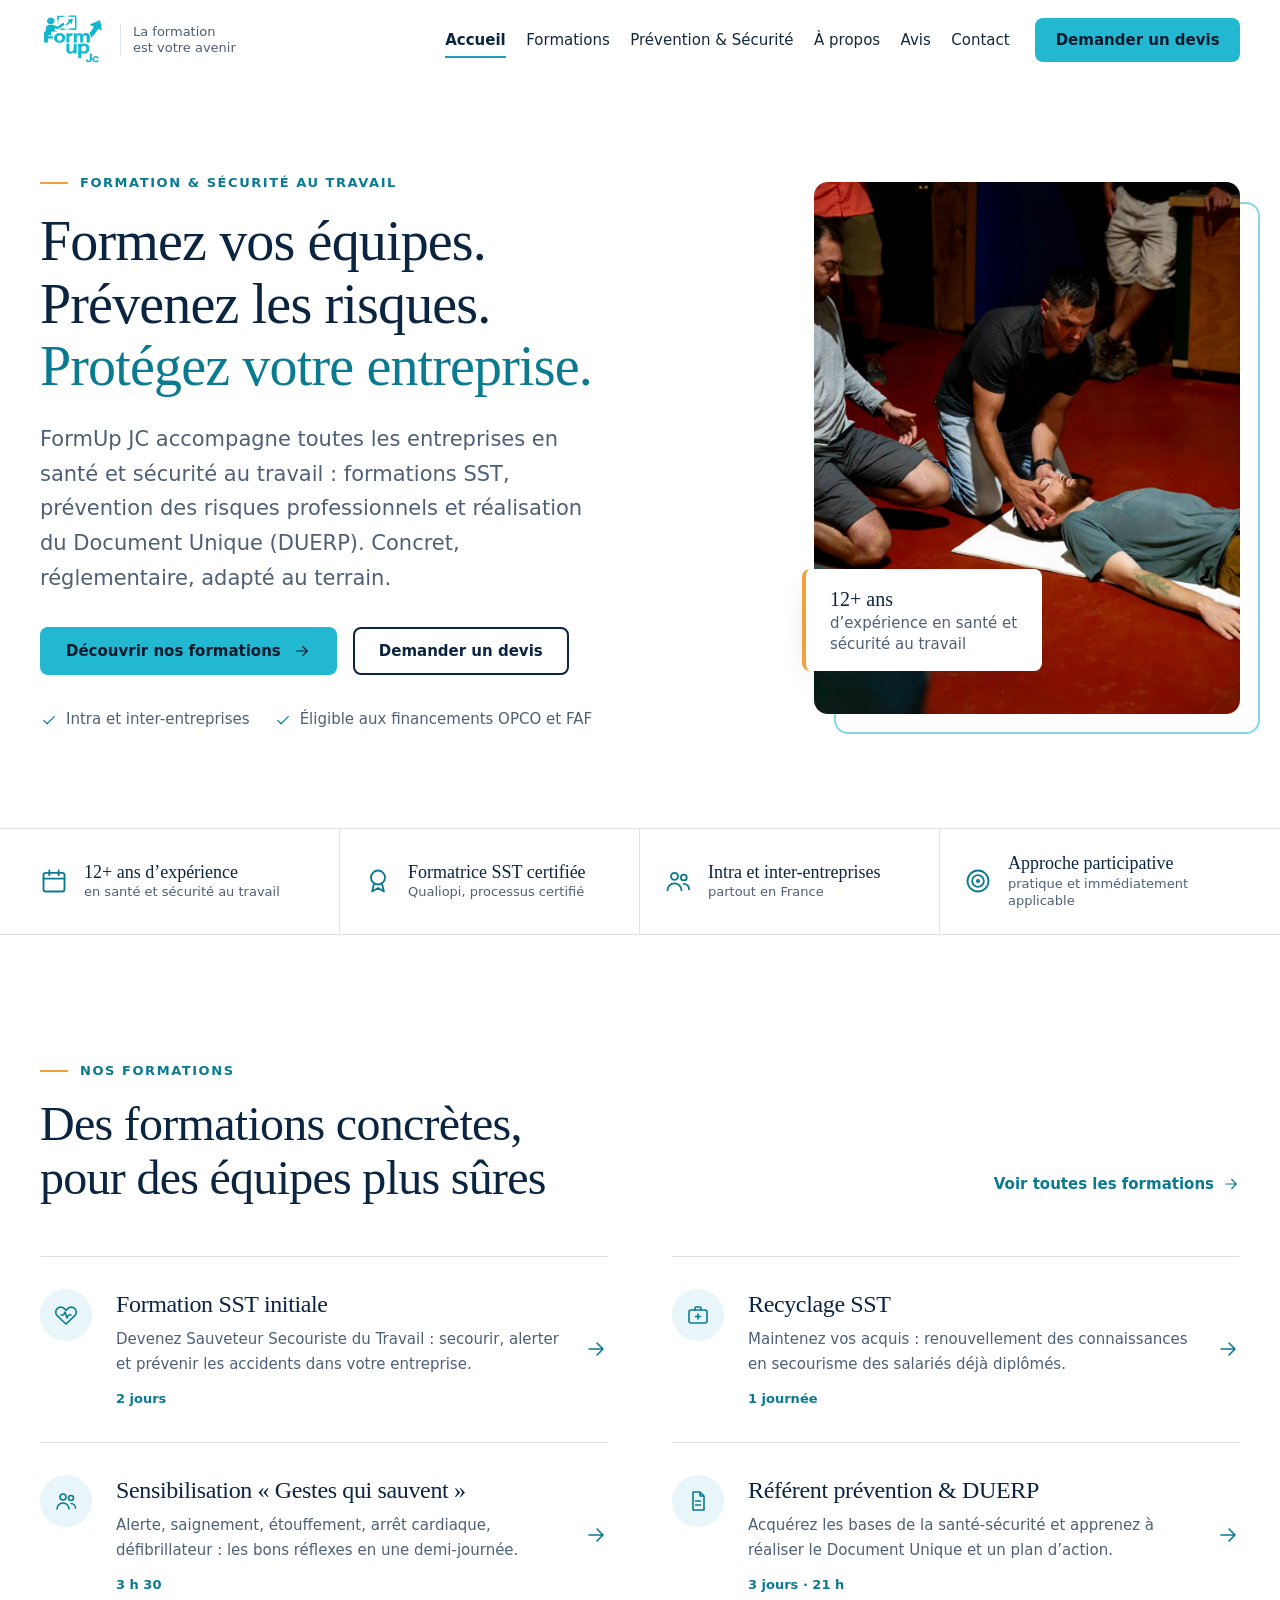
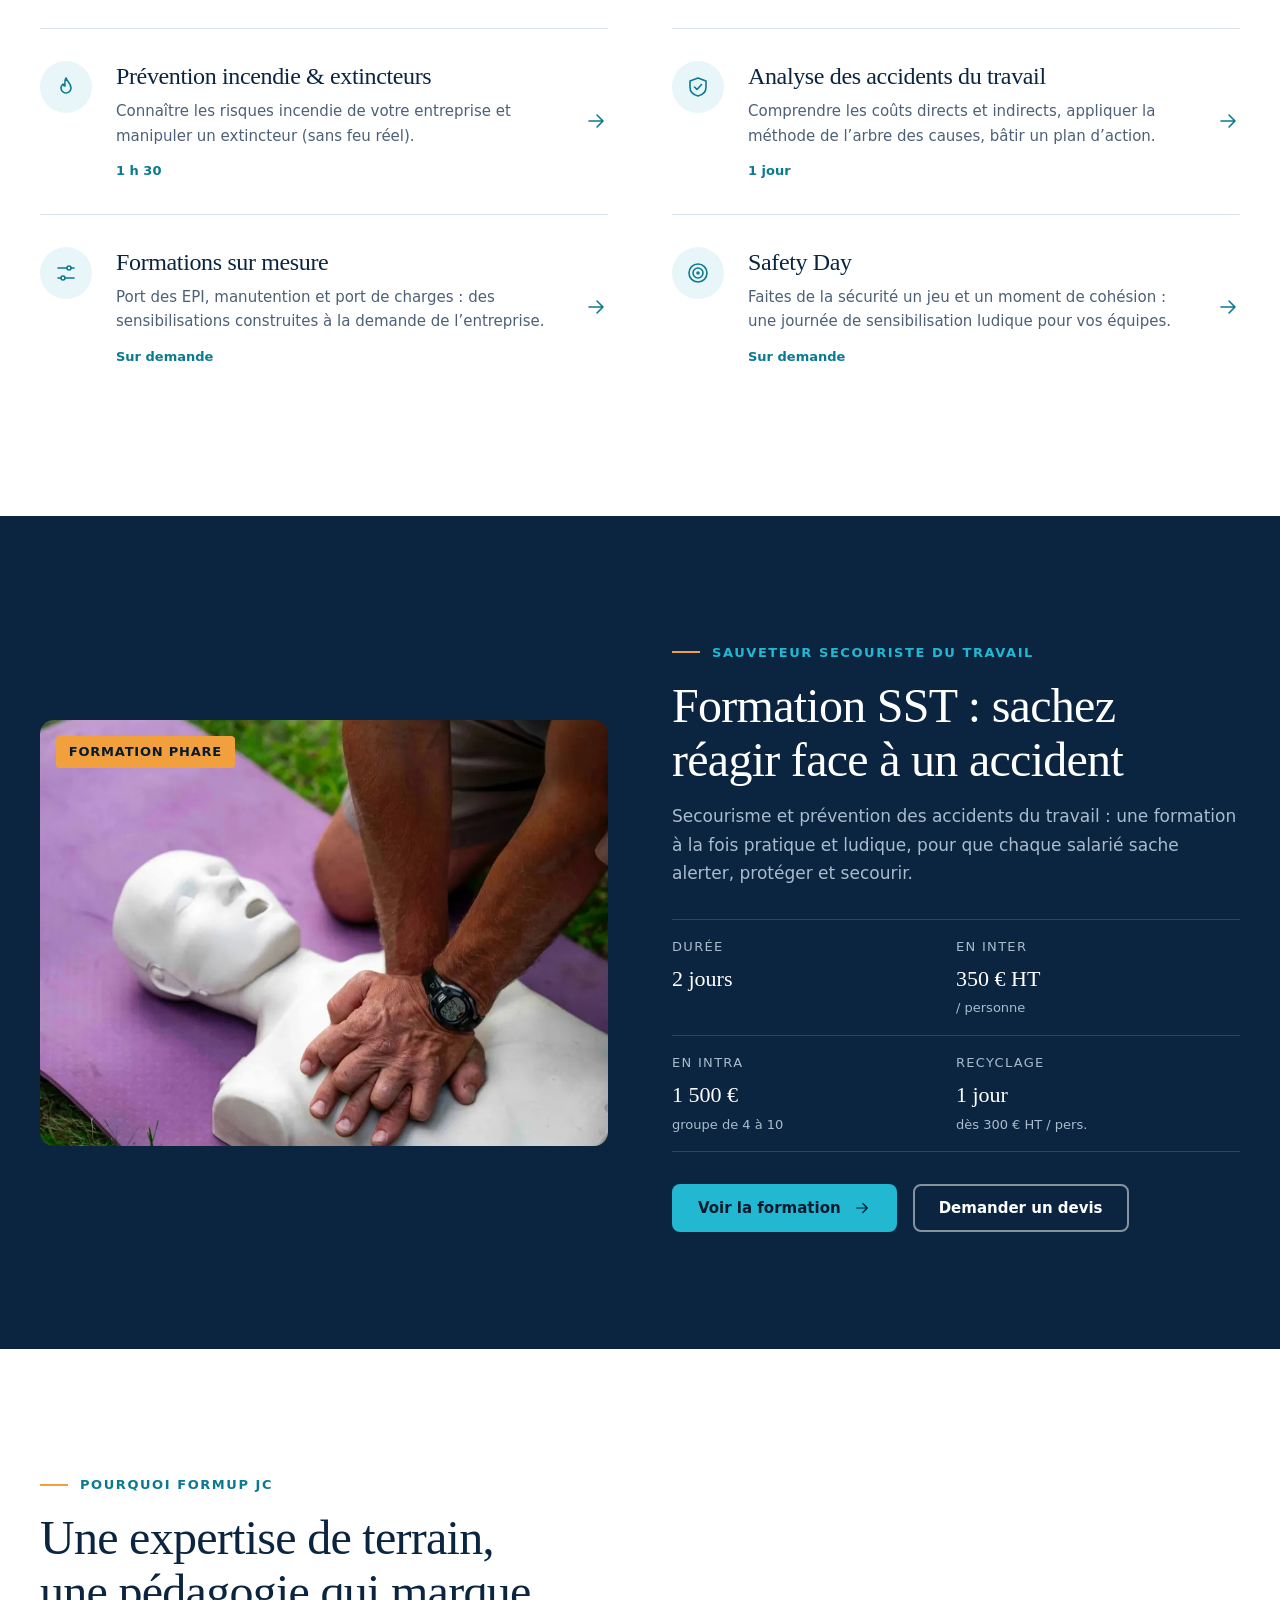
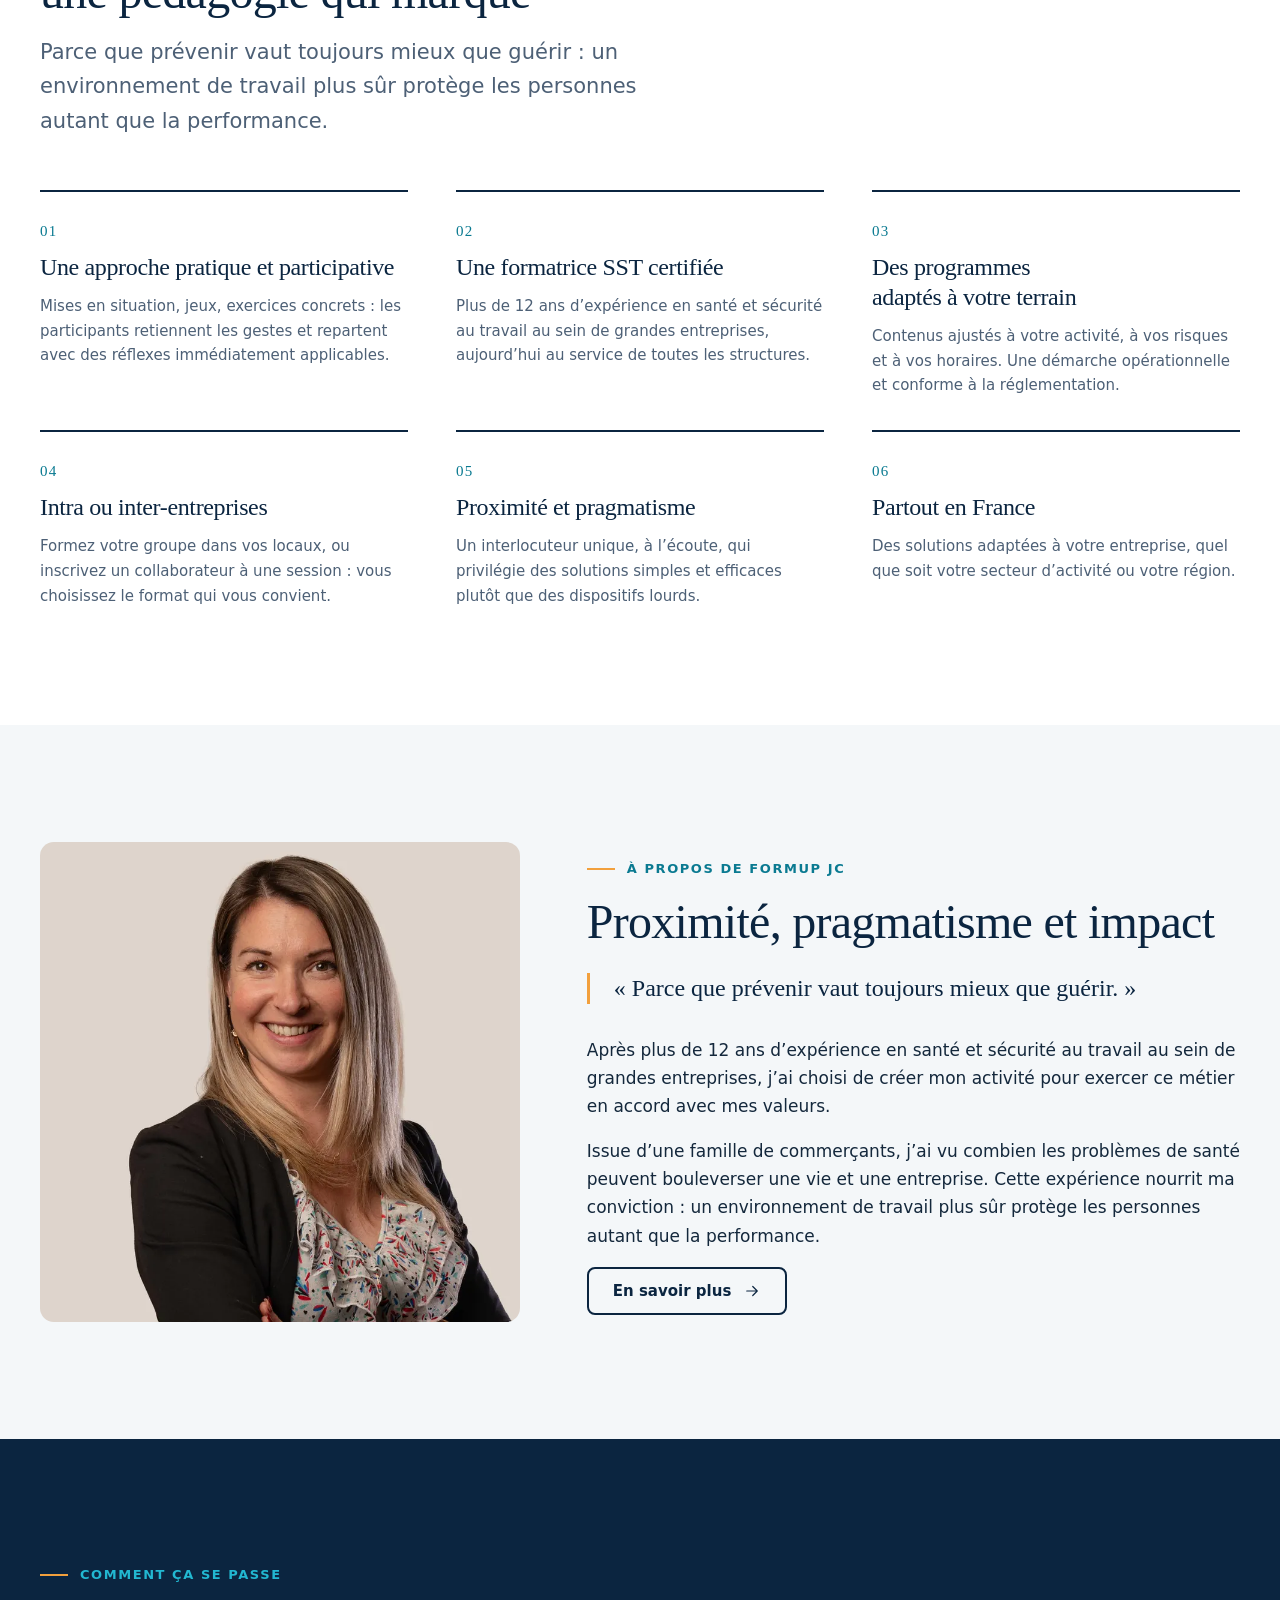
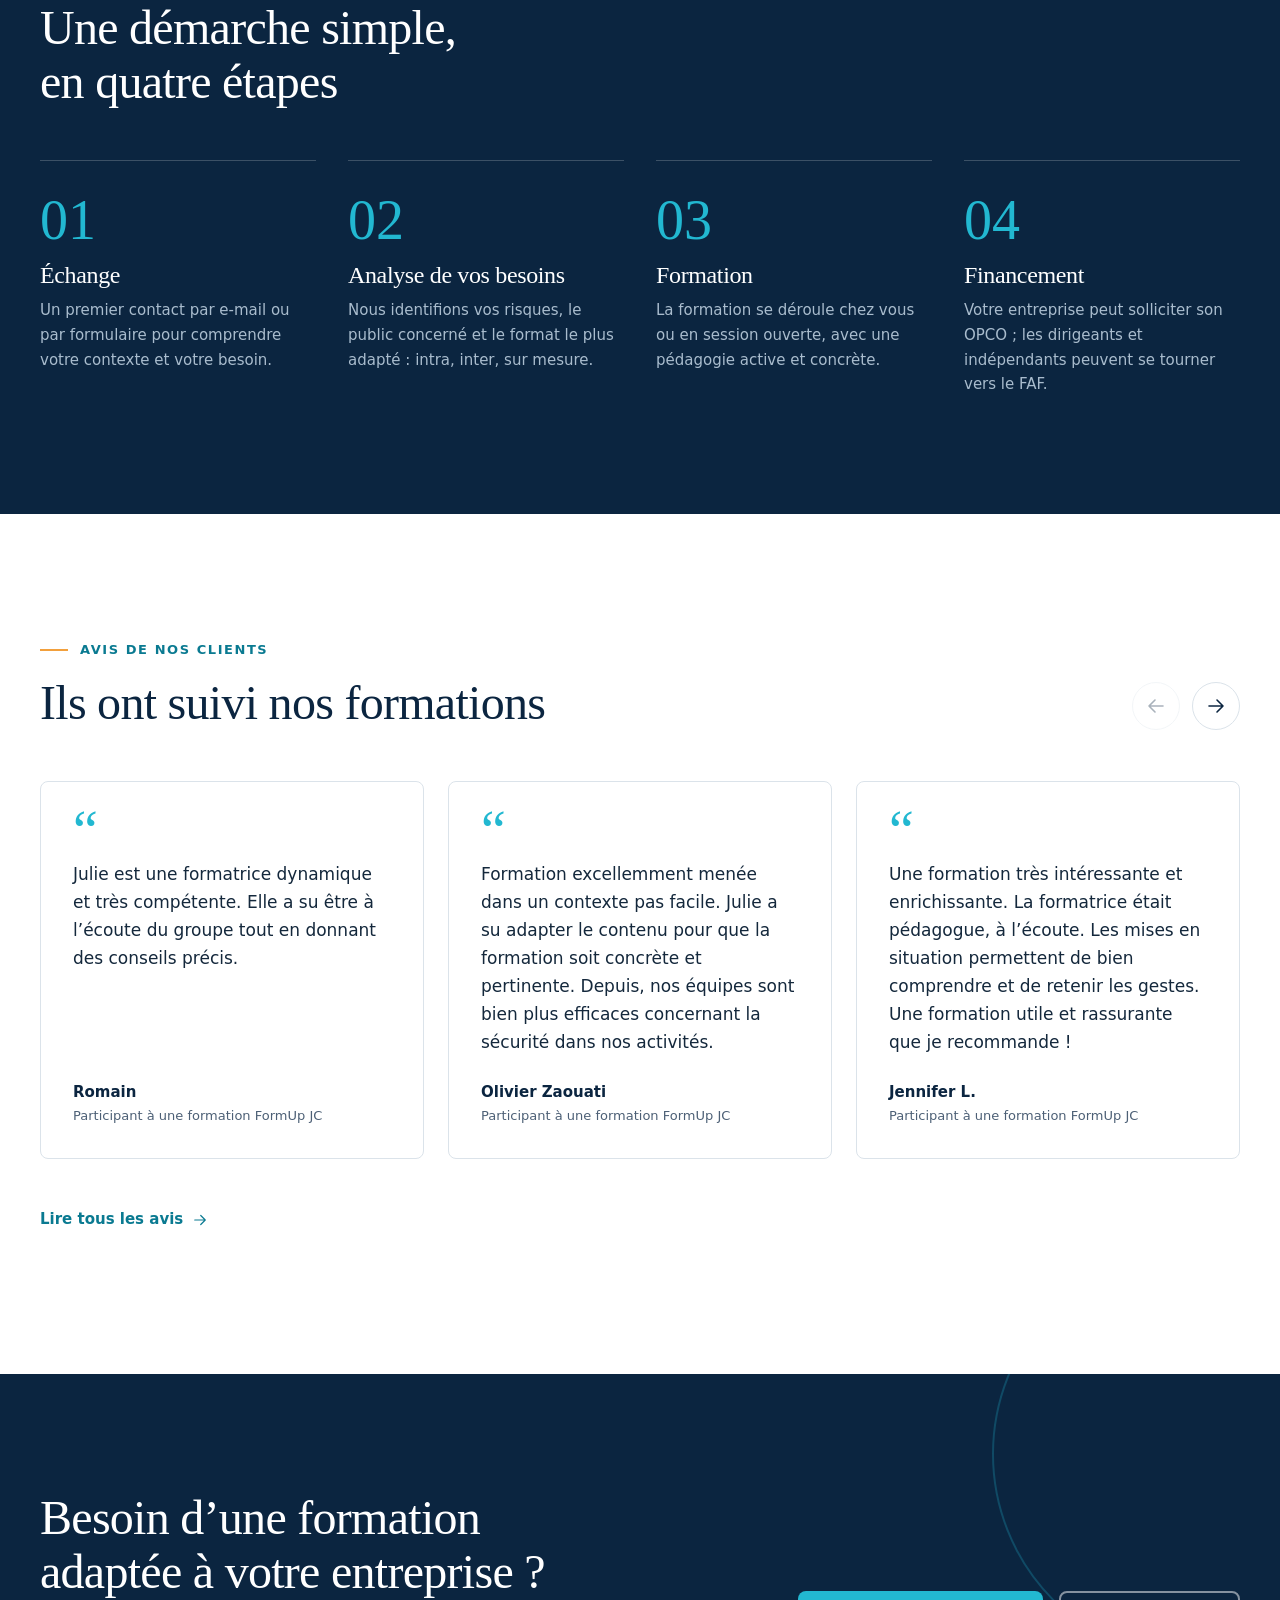
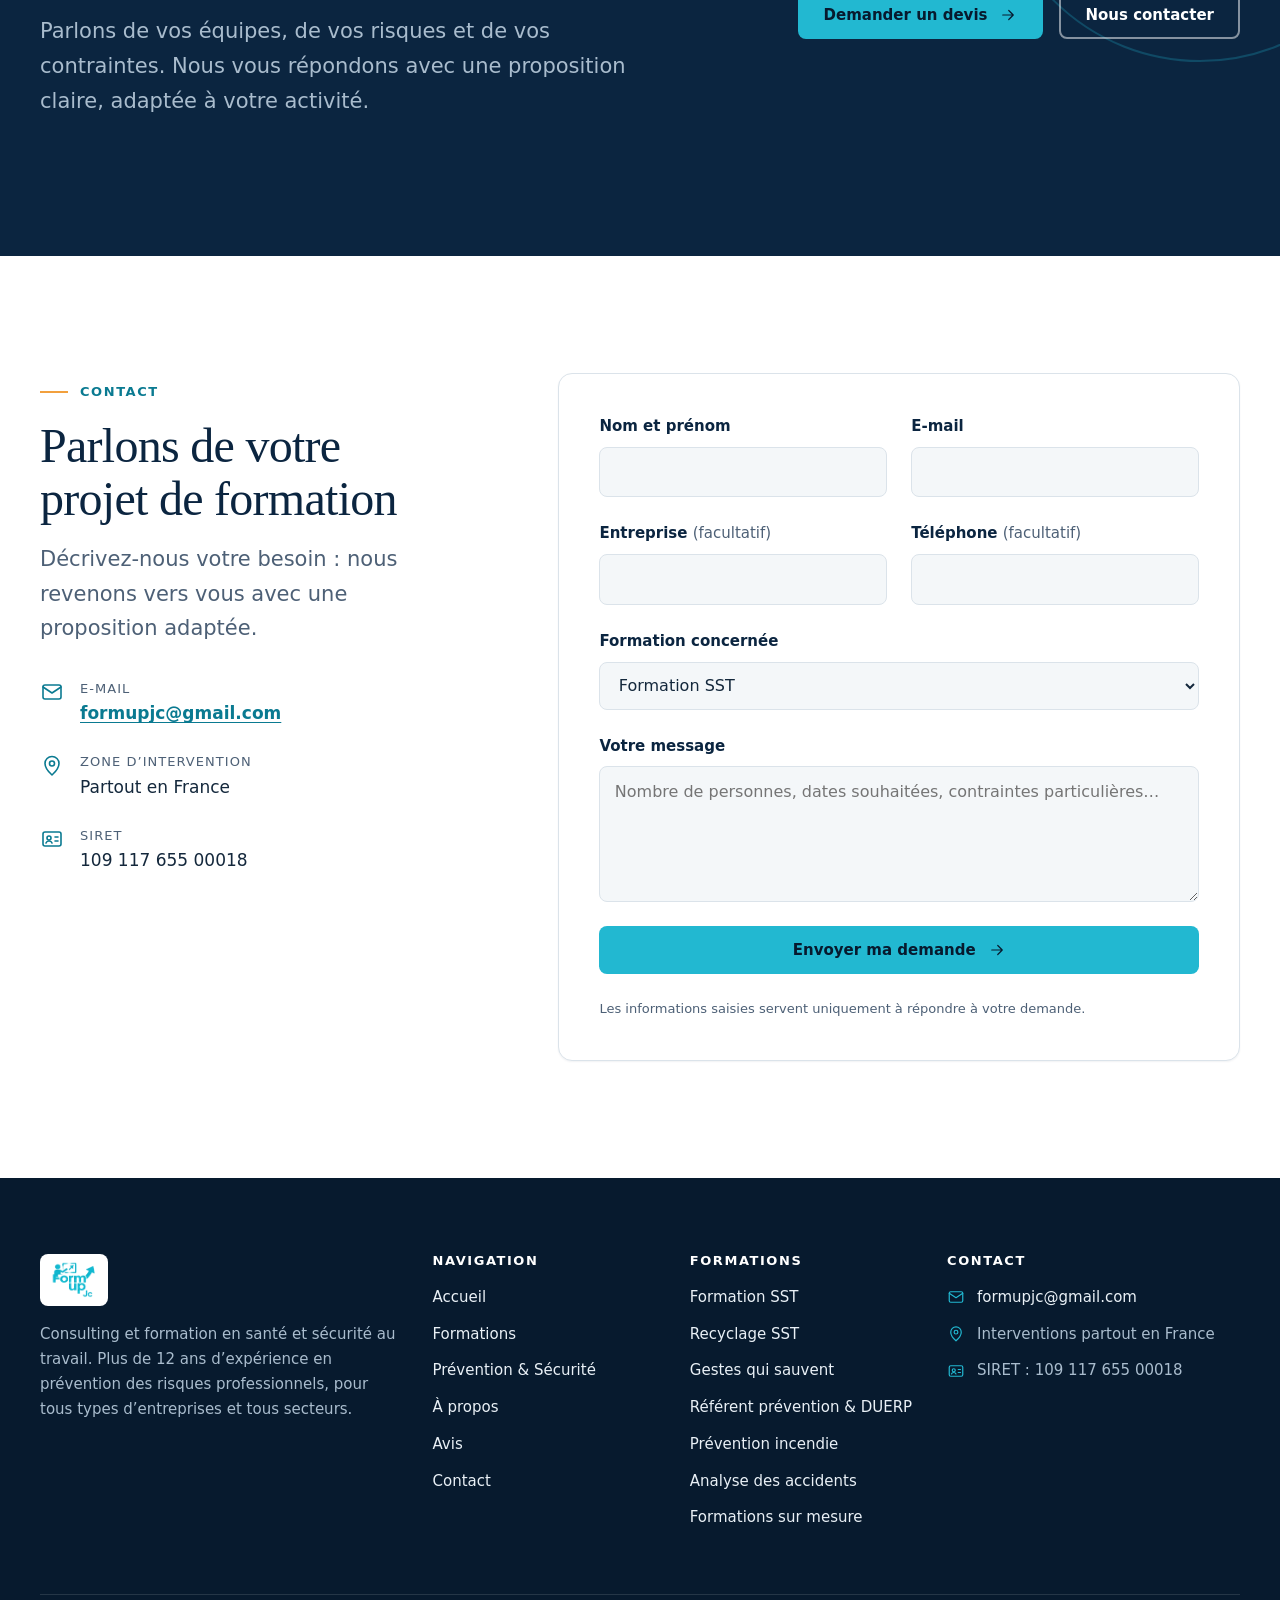
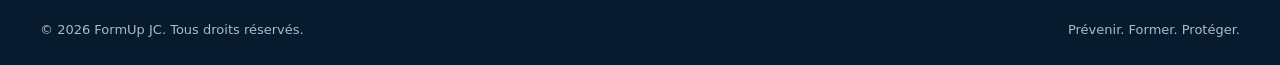
==== index.html @ ff9cd70f "Redesign FormUp JC website (HTML/CSS/vanilla JS) Co-Authored-By: Claude Sonnet 5.5 <noreply@anthropi" ====
<!doctype html>
<html lang="fr">
<head>
<meta charset="utf-8">
<meta name="viewport" content="width=device-width, initial-scale=1">
<title>Formation SST, DUERP et prévention des risques | FormUp JC</title>
<meta name="description" content="FormUp JC : formation SST (Sauveteur Secouriste du Travail), DUERP et prévention des risques professionnels pour les entreprises. Plus de 12 ans d’expérience, formations sur mesure, partout en France.">
<meta name="theme-color" content="#0b2540">
<link rel="canonical" href="https://www.formupjc.com/">
<meta property="og:type" content="website">
<meta property="og:locale" content="fr_FR">
<meta property="og:site_name" content="FormUp JC">
<meta property="og:title" content="Formation SST, DUERP et prévention des risques | FormUp JC">
<meta property="og:description" content="FormUp JC : formation SST (Sauveteur Secouriste du Travail), DUERP et prévention des risques professionnels pour les entreprises. Plus de 12 ans d’expérience, formations sur mesure, partout en France.">
<meta property="og:url" content="https://www.formupjc.com/">
<meta property="og:image" content="https://www.formupjc.com/assets/images/og-formupjc.jpg">
<meta name="twitter:card" content="summary_large_image">
<link rel="icon" type="image/png" sizes="32x32" href="favicon-32.png">
<link rel="apple-touch-icon" href="favicon.png">
<link rel="preload" href="assets/fonts/inter.woff2" as="font" type="font/woff2" crossorigin>
<link rel="preload" href="assets/fonts/fraunces.woff2" as="font" type="font/woff2" crossorigin>
<link rel="preload" href="assets/images/hero-formation.webp" as="image" type="image/webp" fetchpriority="high" media="(min-width: 56em)">
<script>document.documentElement.classList.add("js")</script>
<link rel="stylesheet" href="css/style.css">
<script type="application/ld+json">{"@context": "https://schema.org", "@type": "ProfessionalService", "name": "FormUp JC", "description": "Consulting et formation en santé et sécurité au travail : formations SST, DUERP, prévention incendie, prévention des risques professionnels.", "url": "https://www.formupjc.com/", "email": "formupjc@gmail.com", "logo": "https://www.formupjc.com/assets/images/logo.webp", "image": "https://www.formupjc.com/assets/images/og-formupjc.jpg", "areaServed": {"@type": "Country", "name": "France"}, "identifier": "109 117 655 00018", "knowsAbout": ["Sauveteur Secouriste du Travail", "Document Unique d'évaluation des risques professionnels", "Prévention incendie", "Prévention des risques professionnels"]}</script>
</head>
<body>
<svg width="0" height="0" style="position:absolute" aria-hidden="true" focusable="false"><defs><symbol id="i-arrow" viewBox="0 0 24 24"><path d="M5 12h14M13 6l6 6-6 6"/></symbol><symbol id="i-check" viewBox="0 0 24 24"><path d="M5 12.5l4.5 4.5L19 7.5"/></symbol><symbol id="i-heart" viewBox="0 0 24 24"><path d="M20.8 5.6a5 5 0 0 0-7.1 0L12 7.3l-1.7-1.7a5 5 0 0 0-7.1 7.1L12 21l8.8-8.3a5 5 0 0 0 0-7.1z"/><path d="M7 12h2.5l1.5-3 2 6 1.5-3H17"/></symbol><symbol id="i-kit" viewBox="0 0 24 24"><rect x="3" y="7" width="18" height="13" rx="2"/><path d="M9 7V5a1 1 0 0 1 1-1h4a1 1 0 0 1 1 1v2M12 11v5M9.5 13.5h5"/></symbol><symbol id="i-flame" viewBox="0 0 24 24"><path d="M12 3c1 3.5 5 5.5 5 10a5 5 0 0 1-10 0c0-2 1-3 2-4 .5 1.5 1 2 2 2 0-3-1-5 1-8z"/></symbol><symbol id="i-doc" viewBox="0 0 24 24"><path d="M7 3h7l4 4v14H7z M14 3v4h4M9.5 12h5M9.5 16h5"/></symbol><symbol id="i-users" viewBox="0 0 24 24"><circle cx="9" cy="8" r="3"/><path d="M3 20c0-3.3 2.7-6 6-6s6 2.7 6 6"/><circle cx="17" cy="9" r="2.5"/><path d="M17 14.5c2.5 0 4.5 2 4.5 4.5"/></symbol><symbol id="i-sliders" viewBox="0 0 24 24"><path d="M4 7h9M17 7h3M4 17h3M11 17h9"/><circle cx="15" cy="7" r="2"/><circle cx="9" cy="17" r="2"/></symbol><symbol id="i-shield" viewBox="0 0 24 24"><path d="M12 3l8 3v6c0 5-3.5 8-8 9-4.5-1-8-4-8-9V6z"/><path d="M8.5 12l2.5 2.5 4.5-5"/></symbol><symbol id="i-target" viewBox="0 0 24 24"><circle cx="12" cy="12" r="9"/><circle cx="12" cy="12" r="5"/><circle cx="12" cy="12" r="1"/></symbol><symbol id="i-calendar" viewBox="0 0 24 24"><rect x="3" y="5" width="18" height="16" rx="2"/><path d="M3 10h18M8 3v4M16 3v4"/></symbol><symbol id="i-award" viewBox="0 0 24 24"><circle cx="12" cy="9" r="6"/><path d="M8.5 14.5L7 21l5-3 5 3-1.5-6.5"/></symbol><symbol id="i-mail" viewBox="0 0 24 24"><rect x="3" y="5" width="18" height="14" rx="2"/><path d="M3 7l9 6 9-6"/></symbol><symbol id="i-pin" viewBox="0 0 24 24"><path d="M12 21s7-6.2 7-11.5A7 7 0 0 0 5 9.5C5 14.8 12 21 12 21z"/><circle cx="12" cy="9.5" r="2.5"/></symbol><symbol id="i-clock" viewBox="0 0 24 24"><circle cx="12" cy="12" r="9"/><path d="M12 7v5l3 2"/></symbol><symbol id="i-up" viewBox="0 0 24 24"><path d="M12 19V5M5 12l7-7 7 7"/></symbol><symbol id="i-id" viewBox="0 0 24 24"><rect x="3" y="5" width="18" height="14" rx="2"/><circle cx="9" cy="11" r="2"/><path d="M6 16c.5-1.5 1.7-2 3-2s2.5.5 3 2M15 10h3M15 14h3"/></symbol></defs></svg>
<a class="skip-link" href="#main">Aller au contenu</a>
<header class="site-header">
  <div class="container site-header__inner">
    <a class="brand" href="index.html" aria-label="FormUp JC — accueil">
      <img src="assets/images/logo.webp" alt="FormUp JC" width="225" height="180">
      <span class="brand__tag">La formation<br>est votre avenir</span>
    </a>
    <button class="menu-toggle" type="button" aria-expanded="false" aria-controls="site-nav" aria-label="Ouvrir le menu"><span></span><span></span><span></span></button>
    <nav class="nav" id="site-nav" aria-label="Navigation principale">
      <ul class="nav__list"><li><a class="nav__link" href="index.html" aria-current="page">Accueil</a></li><li><a class="nav__link" href="formations.html">Formations</a></li><li><a class="nav__link" href="prevention-securite.html">Prévention &amp; Sécurité</a></li><li><a class="nav__link" href="a-propos.html">À propos</a></li><li><a class="nav__link" href="avis.html">Avis</a></li><li><a class="nav__link" href="contact.html">Contact</a></li></ul>
      <a class="btn btn--primary btn--sm nav__cta" href="contact.html#devis">Demander un devis</a>
    </nav>
  </div>
</header>
<main id="main">

<section class="hero" aria-labelledby="hero-title">
  <div class="container hero__grid">
    <div class="hero__copy">
      <p class="eyebrow">Formation &amp; sécurité au travail</p>
      <h1 class="hero__title" id="hero-title">Formez vos équipes. Prévenez les risques. <em>Protégez votre entreprise.</em></h1>
      <p class="hero__text">FormUp JC accompagne toutes les entreprises en santé et sécurité au travail : formations SST, prévention des risques professionnels et réalisation du Document Unique (DUERP). Concret, réglementaire, adapté au terrain.</p>
      <div class="btn-row">
        <a class="btn btn--primary" href="formations.html">Découvrir nos formations <svg class="icon icon--sm icon--arrow" aria-hidden="true" focusable="false"><use href="#i-arrow"/></svg></a>
        <a class="btn btn--outline" href="contact.html#devis">Demander un devis</a>
      </div>
      <ul class="hero__note">
        <li><svg class="icon icon--sm" aria-hidden="true" focusable="false"><use href="#i-check"/></svg>Intra et inter-entreprises</li>
        <li><svg class="icon icon--sm" aria-hidden="true" focusable="false"><use href="#i-check"/></svg>Éligible aux financements OPCO et FAF</li>
      </ul>
    </div>
    <div class="hero__media">
      <img src="assets/images/hero-formation.webp" width="1000" height="1500" fetchpriority="high" decoding="async" alt="Participants en formation de secourisme : un stagiaire pratique le massage cardiaque sur une personne allongée pendant que le groupe observe">
      <p class="hero__badge"><strong>12+ ans</strong>d’expérience en santé et sécurité au travail</p>
    </div>
  </div>
</section>

<section class="trust" aria-label="Nos engagements">
  <div class="container"><ul class="trust__list">
    <li class="trust__item"><svg class="icon" aria-hidden="true" focusable="false"><use href="#i-calendar"/></svg><div><strong>12+ ans d’expérience</strong><span>en santé et sécurité au travail</span></div></li>
    <li class="trust__item"><svg class="icon" aria-hidden="true" focusable="false"><use href="#i-award"/></svg><div><strong>Formatrice SST certifiée</strong><span>Qualiopi, processus certifié</span></div></li>
    <li class="trust__item"><svg class="icon" aria-hidden="true" focusable="false"><use href="#i-users"/></svg><div><strong>Intra et inter-entreprises</strong><span>partout en France</span></div></li>
    <li class="trust__item"><svg class="icon" aria-hidden="true" focusable="false"><use href="#i-target"/></svg><div><strong>Approche participative</strong><span>pratique et immédiatement applicable</span></div></li>
  </ul></div>
</section>

<section class="section" id="formations" aria-labelledby="srv-title">
  <div class="container">
    <div class="section-head section-head--split reveal">
      <div><p class="eyebrow">Nos formations</p><h2 id="srv-title">Des formations concrètes, pour des équipes plus sûres</h2></div>
      <a class="link-arrow" href="formations.html">Voir toutes les formations <svg class="icon icon--sm" aria-hidden="true" focusable="false"><use href="#i-arrow"/></svg></a>
    </div>
    <ul class="services"><li class="service reveal" style="--delay:0.00s">
      <span class="service__icon"><svg class="icon" aria-hidden="true" focusable="false"><use href="#i-heart"/></svg></span>
      <div><h3><a href="formations.html#sst">Formation SST initiale</a></h3><p>Devenez Sauveteur Secouriste du Travail : secourir, alerter et prévenir les accidents dans votre entreprise.</p><div class="service__meta"><span>2 jours</span></div></div>
      <span class="service__go"><svg class="icon" aria-hidden="true" focusable="false"><use href="#i-arrow"/></svg></span></li><li class="service reveal" style="--delay:0.08s">
      <span class="service__icon"><svg class="icon" aria-hidden="true" focusable="false"><use href="#i-kit"/></svg></span>
      <div><h3><a href="formations.html#recyclage-sst">Recyclage SST</a></h3><p>Maintenez vos acquis : renouvellement des connaissances en secourisme des salariés déjà diplômés.</p><div class="service__meta"><span>1 journée</span></div></div>
      <span class="service__go"><svg class="icon" aria-hidden="true" focusable="false"><use href="#i-arrow"/></svg></span></li><li class="service reveal" style="--delay:0.00s">
      <span class="service__icon"><svg class="icon" aria-hidden="true" focusable="false"><use href="#i-users"/></svg></span>
      <div><h3><a href="formations.html#gestes-qui-sauvent">Sensibilisation « Gestes qui sauvent »</a></h3><p>Alerte, saignement, étouffement, arrêt cardiaque, défibrillateur : les bons réflexes en une demi-journée.</p><div class="service__meta"><span>3 h 30</span></div></div>
      <span class="service__go"><svg class="icon" aria-hidden="true" focusable="false"><use href="#i-arrow"/></svg></span></li><li class="service reveal" style="--delay:0.08s">
      <span class="service__icon"><svg class="icon" aria-hidden="true" focusable="false"><use href="#i-doc"/></svg></span>
      <div><h3><a href="formations.html#referent-prevention">Référent prévention &amp; DUERP</a></h3><p>Acquérez les bases de la santé-sécurité et apprenez à réaliser le Document Unique et un plan d’action.</p><div class="service__meta"><span>3 jours · 21 h</span></div></div>
      <span class="service__go"><svg class="icon" aria-hidden="true" focusable="false"><use href="#i-arrow"/></svg></span></li><li class="service reveal" style="--delay:0.00s">
      <span class="service__icon"><svg class="icon" aria-hidden="true" focusable="false"><use href="#i-flame"/></svg></span>
      <div><h3><a href="formations.html#incendie">Prévention incendie &amp; extincteurs</a></h3><p>Connaître les risques incendie de votre entreprise et manipuler un extincteur (sans feu réel).</p><div class="service__meta"><span>1 h 30</span></div></div>
      <span class="service__go"><svg class="icon" aria-hidden="true" focusable="false"><use href="#i-arrow"/></svg></span></li><li class="service reveal" style="--delay:0.08s">
      <span class="service__icon"><svg class="icon" aria-hidden="true" focusable="false"><use href="#i-shield"/></svg></span>
      <div><h3><a href="formations.html#accidents-travail">Analyse des accidents du travail</a></h3><p>Comprendre les coûts directs et indirects, appliquer la méthode de l’arbre des causes, bâtir un plan d’action.</p><div class="service__meta"><span>1 jour</span></div></div>
      <span class="service__go"><svg class="icon" aria-hidden="true" focusable="false"><use href="#i-arrow"/></svg></span></li><li class="service reveal" style="--delay:0.00s">
      <span class="service__icon"><svg class="icon" aria-hidden="true" focusable="false"><use href="#i-sliders"/></svg></span>
      <div><h3><a href="formations.html#sur-mesure">Formations sur mesure</a></h3><p>Port des EPI, manutention et port de charges : des sensibilisations construites à la demande de l’entreprise.</p><div class="service__meta"><span>Sur demande</span></div></div>
      <span class="service__go"><svg class="icon" aria-hidden="true" focusable="false"><use href="#i-arrow"/></svg></span></li><li class="service reveal" style="--delay:0.08s">
      <span class="service__icon"><svg class="icon" aria-hidden="true" focusable="false"><use href="#i-target"/></svg></span>
      <div><h3><a href="formations.html#sur-mesure">Safety Day</a></h3><p>Faites de la sécurité un jeu et un moment de cohésion : une journée de sensibilisation ludique pour vos équipes.</p><div class="service__meta"><span>Sur demande</span></div></div>
      <span class="service__go"><svg class="icon" aria-hidden="true" focusable="false"><use href="#i-arrow"/></svg></span></li></ul>
  </div>
</section>

<section class="section section--dark" aria-labelledby="feat-title">
  <div class="container feature">
    <div class="feature__media reveal">
      <img src="assets/images/sst-massage-cardiaque.webp" width="900" height="1350" loading="lazy" decoding="async" style="aspect-ratio:4/3;object-position:50% 45%" alt="Mains d’un formateur pratiquant un massage cardiaque sur un mannequin de secourisme">
      <span class="feature__tag">Formation phare</span>
    </div>
    <div class="feature__body reveal" style="--delay:.1s">
      <p class="eyebrow">Sauveteur Secouriste du Travail</p>
      <h2 id="feat-title">Formation SST : sachez réagir face à un accident</h2>
      <p>Secourisme et prévention des accidents du travail : une formation à la fois pratique et ludique, pour que chaque salarié sache alerter, protéger et secourir.</p>
      <dl class="feature__facts">
        <div><dt>Durée</dt><dd>2 jours</dd></div>
        <div><dt>En inter</dt><dd>350 € HT <small>/ personne</small></dd></div>
        <div><dt>En intra</dt><dd>1 500 € <small>groupe de 4 à 10</small></dd></div>
        <div><dt>Recyclage</dt><dd>1 jour <small>dès 300 € HT / pers.</small></dd></div>
      </dl>
      <div class="btn-row">
        <a class="btn btn--primary" href="formations.html#sst">Voir la formation <svg class="icon icon--sm icon--arrow" aria-hidden="true" focusable="false"><use href="#i-arrow"/></svg></a>
        <a class="btn btn--outline" href="contact.html#devis">Demander un devis</a>
      </div>
    </div>
  </div>
</section>

<section class="section" aria-labelledby="why-title">
  <div class="container">
    <div class="section-head reveal"><p class="eyebrow">Pourquoi FormUp JC</p><h2 id="why-title">Une expertise de terrain, une pédagogie qui marque</h2>
      <p>Parce que prévenir vaut toujours mieux que guérir : un environnement de travail plus sûr protège les personnes autant que la performance.</p></div>
    <ul class="pillars"><li class="pillar reveal" style="--delay:0.00s"><span class="pillar__num">01</span><h3>Une approche pratique et participative</h3><p>Mises en situation, jeux, exercices concrets : les participants retiennent les gestes et repartent avec des réflexes immédiatement applicables.</p></li><li class="pillar reveal" style="--delay:0.08s"><span class="pillar__num">02</span><h3>Une formatrice SST certifiée</h3><p>Plus de 12 ans d’expérience en santé et sécurité au travail au sein de grandes entreprises, aujourd’hui au service de toutes les structures.</p></li><li class="pillar reveal" style="--delay:0.16s"><span class="pillar__num">03</span><h3>Des programmes adaptés à votre terrain</h3><p>Contenus ajustés à votre activité, à vos risques et à vos horaires. Une démarche opérationnelle et conforme à la réglementation.</p></li><li class="pillar reveal" style="--delay:0.00s"><span class="pillar__num">04</span><h3>Intra ou inter-entreprises</h3><p>Formez votre groupe dans vos locaux, ou inscrivez un collaborateur à une session : vous choisissez le format qui vous convient.</p></li><li class="pillar reveal" style="--delay:0.08s"><span class="pillar__num">05</span><h3>Proximité et pragmatisme</h3><p>Un interlocuteur unique, à l’écoute, qui privilégie des solutions simples et efficaces plutôt que des dispositifs lourds.</p></li><li class="pillar reveal" style="--delay:0.16s"><span class="pillar__num">06</span><h3>Partout en France</h3><p>Des solutions adaptées à votre entreprise, quel que soit votre secteur d’activité ou votre région.</p></li></ul>
  </div>
</section>

<section class="section section--surface" aria-labelledby="about-title">
  <div class="container about">
    <div class="about__media reveal"><img src="assets/images/formatrice-julie.webp" width="800" height="800" loading="lazy" decoding="async" alt="Portrait souriant de Julie, fondatrice et formatrice de FormUp JC"></div>
    <div class="reveal" style="--delay:.1s">
      <p class="eyebrow">À propos de FormUp JC</p>
      <h2 id="about-title">Proximité, pragmatisme et impact</h2>
      <p class="about__quote">« Parce que prévenir vaut toujours mieux que guérir. »</p>
      <p>Après plus de 12 ans d’expérience en santé et sécurité au travail au sein de grandes entreprises, j’ai choisi de créer mon activité pour exercer ce métier en accord avec mes valeurs.</p>
      <p>Issue d’une famille de commerçants, j’ai vu combien les problèmes de santé peuvent bouleverser une vie et une entreprise. Cette expérience nourrit ma conviction : un environnement de travail plus sûr protège les personnes autant que la performance.</p>
      <a class="btn btn--outline" href="a-propos.html">En savoir plus <svg class="icon icon--sm icon--arrow" aria-hidden="true" focusable="false"><use href="#i-arrow"/></svg></a>
    </div>
  </div>
</section>

<section class="section section--dark" aria-labelledby="proc-title">
  <div class="container">
    <div class="section-head reveal"><p class="eyebrow">Comment ça se passe</p><h2 id="proc-title">Une démarche simple, en quatre étapes</h2></div>
    <ol class="steps"><li class="step reveal" style="--delay:0.00s"><span class="step__num">01</span><h3>Échange</h3><p>Un premier contact par e-mail ou par formulaire pour comprendre votre contexte et votre besoin.</p></li><li class="step reveal" style="--delay:0.08s"><span class="step__num">02</span><h3>Analyse de vos besoins</h3><p>Nous identifions vos risques, le public concerné et le format le plus adapté : intra, inter, sur mesure.</p></li><li class="step reveal" style="--delay:0.16s"><span class="step__num">03</span><h3>Formation</h3><p>La formation se déroule chez vous ou en session ouverte, avec une pédagogie active et concrète.</p></li><li class="step reveal" style="--delay:0.24s"><span class="step__num">04</span><h3>Financement</h3><p>Votre entreprise peut solliciter son OPCO ; les dirigeants et indépendants peuvent se tourner vers le FAF.</p></li></ol>
  </div>
</section>

<section class="section" id="avis" aria-labelledby="rev-title">
  <div class="container">
    <div class="section-head section-head--split reveal">
      <div><p class="eyebrow">Avis de nos clients</p><h2 id="rev-title">Ils ont suivi nos formations</h2></div>
      <div class="reviews-head-actions">
        <button class="arrow-btn arrow-btn--prev" type="button" data-reviews-prev aria-label="Avis précédents"><svg class="icon" aria-hidden="true" focusable="false"><use href="#i-arrow"/></svg></button>
        <button class="arrow-btn" type="button" data-reviews-next aria-label="Avis suivants"><svg class="icon" aria-hidden="true" focusable="false"><use href="#i-arrow"/></svg></button>
      </div>
    </div>
    <ul class="reviews" data-reviews tabindex="0" aria-label="Avis des participants"><li class="review reveal" style="--delay:0.00s"><blockquote><p>Julie est une formatrice dynamique et très compétente. Elle a su être à l’écoute du groupe tout en donnant des conseils précis.</p></blockquote><footer>Romain<span>Participant à une formation FormUp JC</span></footer></li><li class="review reveal" style="--delay:0.00s"><blockquote><p>Formation excellemment menée dans un contexte pas facile. Julie a su adapter le contenu pour que la formation soit concrète et pertinente. Depuis, nos équipes sont bien plus efficaces concernant la sécurité dans nos activités.</p></blockquote><footer>Olivier Zaouati<span>Participant à une formation FormUp JC</span></footer></li><li class="review reveal" style="--delay:0.00s"><blockquote><p>Une formation très intéressante et enrichissante. La formatrice était pédagogue, à l’écoute. Les mises en situation permettent de bien comprendre et de retenir les gestes. Une formation utile et rassurante que je recommande !</p></blockquote><footer>Jennifer L.<span>Participant à une formation FormUp JC</span></footer></li><li class="review reveal" style="--delay:0.00s"><blockquote><p>Formation très utile et concrète. Les explications étaient claires et les exercices pratiques permettent de mieux appréhender les bons gestes et réflexes.</p></blockquote><footer>Yanick Bajazet<span>Participant à une formation FormUp JC</span></footer></li><li class="review reveal" style="--delay:0.00s"><blockquote><p>Très bonne formation complète et dynamique, avec beaucoup d’activités. Je recommande.</p></blockquote><footer>Sylvain<span>Participant à une formation FormUp JC</span></footer></li><li class="review reveal" style="--delay:0.00s"><blockquote><p>Formation très utile et mises en pratique adaptées. Julie est une formatrice dynamique et à l’écoute. Je recommande vivement.</p></blockquote><footer>François<span>Participant à une formation FormUp JC</span></footer></li><li class="review reveal" style="--delay:0.00s"><blockquote><p>Formation très importante pour qui veut s’occuper d’une association, ou même pour les petits travers du quotidien. J’ai eu à utiliser les premiers gestes acquis lors de la formation sans aucune appréhension.</p></blockquote><footer>Isaac<span>Participant à une formation FormUp JC</span></footer></li><li class="review reveal" style="--delay:0.00s"><blockquote><p>Formation très sympathique à suivre, surtout sous forme de jeux. Formatrice très sympa également.</p></blockquote><footer>Alexis<span>Participant à une formation FormUp JC</span></footer></li><li class="review reveal" style="--delay:0.00s"><blockquote><p>Merci pour cette formation sur les premiers secours. Interactive, avec une animation au top.</p></blockquote><footer>Laurent<span>Participant à une formation FormUp JC</span></footer></li><li class="review reveal" style="--delay:0.00s"><blockquote><p>Très bonne formation, très intuitive. Je recommande.</p></blockquote><footer>Maxime<span>Participant à une formation FormUp JC</span></footer></li></ul>
    <p style="margin-top:var(--sp-5)"><a class="link-arrow" href="avis.html">Lire tous les avis <svg class="icon icon--sm" aria-hidden="true" focusable="false"><use href="#i-arrow"/></svg></a></p>
  </div>
</section>

<section class="cta-band section" aria-labelledby="cta-title">
  <div class="container cta-band__inner">
    <div class="reveal"><h2 id="cta-title">Besoin d’une formation adaptée à votre entreprise ?</h2><p>Parlons de vos équipes, de vos risques et de vos contraintes. Nous vous répondons avec une proposition claire, adaptée à votre activité.</p></div>
    <div class="btn-row reveal" style="--delay:.1s">
      <a class="btn btn--primary" href="#contact">Demander un devis <svg class="icon icon--sm icon--arrow" aria-hidden="true" focusable="false"><use href="#i-arrow"/></svg></a>
      <a class="btn btn--outline" href="contact.html">Nous contacter</a>
    </div>
  </div>
</section>

<section class="section" id="contact" aria-labelledby="contact-title">
  <div class="container contact">
    <div class="contact__info reveal">
      <p class="eyebrow">Contact</p>
      <h2 id="contact-title">Parlons de votre projet de formation</h2>
      <p class="lead">Décrivez-nous votre besoin : nous revenons vers vous avec une proposition adaptée.</p>
      <ul class="contact__list">
        <li><svg class="icon" aria-hidden="true" focusable="false"><use href="#i-mail"/></svg><div><small>E-mail</small><a href="mailto:formupjc@gmail.com">formupjc@gmail.com</a></div></li>
        <li><svg class="icon" aria-hidden="true" focusable="false"><use href="#i-pin"/></svg><div><small>Zone d’intervention</small>Partout en France</div></li>
        <li><svg class="icon" aria-hidden="true" focusable="false"><use href="#i-id"/></svg><div><small>SIRET</small>109 117 655 00018</div></li>
      </ul>
    </div>
    <div class="reveal" style="--delay:.1s" id="devis"><form class="form" id="f-home" data-contact-form data-mailto="formupjc@gmail.com" novalidate>
  <div class="form__row">
    <div class="field"><label for="f-home-name">Nom et prénom</label>
      <input id="f-home-name" name="name" type="text" autocomplete="name" required data-validate="name" aria-describedby="f-home-name-err" aria-invalid="false">
      <p class="field__error" id="f-home-name-err" aria-live="polite"></p></div>
    <div class="field"><label for="f-home-email">E-mail</label>
      <input id="f-home-email" name="email" type="email" autocomplete="email" inputmode="email" required data-validate="email" aria-describedby="f-home-email-err" aria-invalid="false">
      <p class="field__error" id="f-home-email-err" aria-live="polite"></p></div>
  </div>
  <div class="form__row">
    <div class="field"><label for="f-home-company">Entreprise <span class="opt">(facultatif)</span></label>
      <input id="f-home-company" name="company" type="text" autocomplete="organization"></div>
    <div class="field"><label for="f-home-phone">Téléphone <span class="opt">(facultatif)</span></label>
      <input id="f-home-phone" name="phone" type="tel" autocomplete="tel" inputmode="tel" data-validate="phone" aria-describedby="f-home-phone-err" aria-invalid="false">
      <p class="field__error" id="f-home-phone-err" aria-live="polite"></p></div>
  </div>
  <div class="field"><label for="f-home-subject">Formation concernée</label>
    <select id="f-home-subject" name="subject"><option>Formation SST</option><option>Recyclage SST</option><option>Sensibilisation Gestes qui sauvent</option><option>Référent en prévention / DUERP</option><option>Prévention incendie</option><option>Analyse des accidents du travail</option><option>Formation sur mesure / Safety Day</option><option>Autre demande</option></select></div>
  <div class="field"><label for="f-home-message">Votre message</label>
    <textarea id="f-home-message" name="message" required data-validate="message" aria-describedby="f-home-message-err" aria-invalid="false" placeholder="Nombre de personnes, dates souhaitées, contraintes particulières…"></textarea>
    <p class="field__error" id="f-home-message-err" aria-live="polite"></p></div>
  <input class="form__hp" type="text" name="website" tabindex="-1" autocomplete="off" aria-hidden="true">
  <p class="form__status" role="status"></p>
  <button class="btn btn--primary" type="submit">Envoyer ma demande <svg class="icon icon--sm icon--arrow" aria-hidden="true" focusable="false"><use href="#i-arrow"/></svg></button>
  <p class="form__legal">Les informations saisies servent uniquement à répondre à votre demande.</p>
</form></div>
  </div>
</section>

</main>
<footer class="site-footer">
  <div class="container">
    <div class="footer-grid">
      <div class="footer-brand">
        <img src="assets/images/logo.webp" alt="FormUp JC" width="225" height="180" loading="lazy">
        <p>Consulting et formation en santé et sécurité au travail. Plus de 12 ans d’expérience en prévention des risques professionnels, pour tous types d’entreprises et tous secteurs.</p>
      </div>
      <div>
        <h2>Navigation</h2>
        <ul class="footer-list"><li><a href="index.html">Accueil</a></li><li><a href="formations.html">Formations</a></li><li><a href="prevention-securite.html">Prévention &amp; Sécurité</a></li><li><a href="a-propos.html">À propos</a></li><li><a href="avis.html">Avis</a></li><li><a href="contact.html">Contact</a></li></ul>
      </div>
      <div>
        <h2>Formations</h2>
        <ul class="footer-list">
          <li><a href="formations.html#sst">Formation SST</a></li>
          <li><a href="formations.html#recyclage-sst">Recyclage SST</a></li>
          <li><a href="formations.html#gestes-qui-sauvent">Gestes qui sauvent</a></li>
          <li><a href="formations.html#referent-prevention">Référent prévention &amp; DUERP</a></li>
          <li><a href="formations.html#incendie">Prévention incendie</a></li>
          <li><a href="formations.html#accidents-travail">Analyse des accidents</a></li>
          <li><a href="formations.html#sur-mesure">Formations sur mesure</a></li>
        </ul>
      </div>
      <div>
        <h2>Contact</h2>
        <ul class="footer-list footer-contact">
          <li><svg class="icon icon--sm" aria-hidden="true" focusable="false"><use href="#i-mail"/></svg><a href="mailto:formupjc@gmail.com">formupjc@gmail.com</a></li>
          <li><svg class="icon icon--sm" aria-hidden="true" focusable="false"><use href="#i-pin"/></svg><span>Interventions partout en France</span></li>
          <li><svg class="icon icon--sm" aria-hidden="true" focusable="false"><use href="#i-id"/></svg><span>SIRET : 109 117 655 00018</span></li>
        </ul>
      </div>
    </div>
    <div class="footer-bottom">
      <span>© 2026 FormUp JC. Tous droits réservés.</span>
      <span>Prévenir. Former. Protéger.</span>
    </div>
  </div>
</footer>
<button class="to-top" type="button" aria-label="Retour en haut de page"><svg class="icon" aria-hidden="true" focusable="false"><use href="#i-up"/></svg></button>
<script src="js/main.js" defer></script>
</body>
</html>
---- css/style.css ----
/* ==========================================================================
   FormUp JC — design system
   1. Tokens  2. Base  3. Layout  4. Components  5. Sections  6. Pages
   7. Motion  8. Responsive helpers
   ========================================================================== */

/* 1. Tokens ---------------------------------------------------------------- */
@font-face {
  font-family: "Inter";
  src: url("../assets/fonts/inter.woff2") format("woff2");
  font-weight: 400 700;
  font-display: swap;
}
@font-face {
  font-family: "Fraunces";
  src: url("../assets/fonts/fraunces.woff2") format("woff2");
  font-weight: 500 600;
  font-display: swap;
}

:root {
  /* Colour — brand cyan from the current logo, deep navy for authority */
  --color-primary: #0b2540;
  --color-primary-900: #071a2e;
  --color-secondary: #0a7a91;      /* text-safe teal (5:1 on white) */
  --color-accent: #22b8d1;         /* brand cyan */
  --color-accent-strong: #1aa3bb;
  --color-warm: #f2a03d;           /* safety-orange spot accent, used sparingly */
  --color-text: #14283c;
  --color-muted: #4d6076;
  --color-background: #ffffff;
  --color-surface: #f4f7f9;
  --color-tint: #e8f6f9;
  --color-border: #dbe3ea;
  --color-on-dark: #e9f0f6;
  --color-on-dark-muted: #a9bccd;

  /* Typography */
  --font-sans: "Inter", system-ui, -apple-system, "Segoe UI", Roboto, sans-serif;
  --font-serif: "Fraunces", Georgia, "Times New Roman", serif;
  --fs-xs: 0.8125rem;
  --fs-sm: 0.9375rem;
  --fs-base: clamp(1rem, 0.96rem + 0.2vw, 1.0625rem);
  --fs-lg: clamp(1.125rem, 1.05rem + 0.4vw, 1.3125rem);
  --fs-h3: clamp(1.25rem, 1.15rem + 0.5vw, 1.5rem);
  --fs-h2: clamp(1.875rem, 1.4rem + 2.2vw, 3rem);
  --fs-h1: clamp(2.25rem, 1.5rem + 3vw, 3.5rem);

  /* Spacing scale */
  --sp-1: 0.25rem;
  --sp-2: 0.5rem;
  --sp-3: 0.75rem;
  --sp-4: 1rem;
  --sp-5: 1.5rem;
  --sp-6: 2rem;
  --sp-7: 3rem;
  --sp-8: 4.5rem;
  --section-y: clamp(4rem, 2.5rem + 6vw, 8rem);
  --gutter: clamp(1.25rem, 0.5rem + 3vw, 2.5rem);

  /* Containers */
  --container: 76rem;
  --container-narrow: 46rem;

  /* Shape & depth — deliberately restrained */
  --radius-sm: 4px;
  --radius: 8px;
  --radius-lg: 14px;
  --shadow-sm: 0 1px 2px rgb(11 37 64 / 0.06);
  --shadow-md: 0 10px 30px -12px rgb(11 37 64 / 0.22);

  --header-h: 5rem;
  --ease: cubic-bezier(0.22, 0.61, 0.36, 1);
}

/* 2. Base ------------------------------------------------------------------ */
*,
*::before,
*::after { box-sizing: border-box; }

html {
  scroll-behavior: smooth;
  scroll-padding-top: calc(var(--header-h) + 1rem);
  -webkit-text-size-adjust: 100%;
}

body {
  margin: 0;
  font-family: var(--font-sans);
  font-size: var(--fs-base);
  line-height: 1.65;
  color: var(--color-text);
  background: var(--color-background);
  -webkit-font-smoothing: antialiased;
  text-rendering: optimizeLegibility;
}

img, svg { display: block; max-width: 100%; }
img { height: auto; }

h1, h2, h3, h4 {
  margin: 0;
  font-family: var(--font-serif);
  font-weight: 500;
  line-height: 1.12;
  letter-spacing: -0.015em;
  color: var(--color-primary);
  text-wrap: balance;
}
h1 { font-size: var(--fs-h1); }
h2 { font-size: var(--fs-h2); }
h3 { font-size: var(--fs-h3); line-height: 1.25; }
p { margin: 0 0 1em; text-wrap: pretty; }
ul, ol { margin: 0; padding: 0; list-style: none; }
a { color: var(--color-secondary); text-underline-offset: 3px; }
a:hover { color: var(--color-primary); }
strong { font-weight: 600; }

:focus-visible {
  outline: 3px solid var(--color-accent-strong);
  outline-offset: 3px;
  border-radius: 2px;
}

.skip-link {
  position: absolute;
  left: var(--sp-4);
  top: -4rem;
  z-index: 200;
  padding: var(--sp-3) var(--sp-4);
  background: var(--color-primary);
  color: #fff;
  border-radius: var(--radius);
  transition: top 0.2s var(--ease);
}
.skip-link:focus { top: var(--sp-4); color: #fff; }

.visually-hidden {
  position: absolute !important;
  width: 1px; height: 1px;
  margin: -1px; padding: 0;
  overflow: hidden;
  clip: rect(0 0 0 0);
  white-space: nowrap;
  border: 0;
}

/* 3. Layout ---------------------------------------------------------------- */
.container {
  width: min(100% - 2 * var(--gutter), var(--container));
  margin-inline: auto;
}
.container--narrow { width: min(100% - 2 * var(--gutter), var(--container-narrow)); margin-inline: auto; }

.section { padding-block: var(--section-y); }
.section--surface { background: var(--color-surface); }
.section--dark { background: var(--color-primary); color: var(--color-on-dark); }
.section--dark h2, .section--dark h3 { color: #fff; }
.section--dark a:not(.btn) { color: var(--color-accent); }

.section-head { max-width: 42rem; margin-bottom: clamp(2rem, 4vw, 3.5rem); }
.section-head p:not(.eyebrow) { color: var(--color-muted); font-size: var(--fs-lg); margin-top: var(--sp-4); }
.section--dark .section-head p:not(.eyebrow) { color: var(--color-on-dark-muted); }
.section-head--split {
  display: flex; flex-wrap: wrap; align-items: end; justify-content: space-between;
  gap: var(--sp-5); max-width: none;
}
.section-head--split > div { max-width: 42rem; }

.eyebrow {
  display: inline-flex; align-items: center; gap: var(--sp-3);
  margin-bottom: var(--sp-4);
  font-family: var(--font-sans);
  font-size: var(--fs-xs);
  font-weight: 600;
  letter-spacing: 0.12em;
  text-transform: uppercase;
  color: var(--color-secondary);
}
.eyebrow::before {
  content: ""; width: 1.75rem; height: 2px; background: var(--color-warm);
}
.section--dark .eyebrow { color: var(--color-accent); }

.lead { font-size: var(--fs-lg); color: var(--color-muted); }

/* 4. Components ------------------------------------------------------------ */
.icon { width: 1.5rem; height: 1.5rem; flex: none; fill: none; stroke: currentColor; stroke-width: 1.6; stroke-linecap: round; stroke-linejoin: round; }
.icon--sm { width: 1.125rem; height: 1.125rem; }

/* Buttons */
.btn {
  display: inline-flex; align-items: center; justify-content: center; gap: var(--sp-3);
  min-height: 3rem; padding: 0.8rem 1.5rem;
  font: 600 var(--fs-sm)/1.2 var(--font-sans);
  text-decoration: none;
  border: 2px solid transparent;
  border-radius: var(--radius);
  cursor: pointer;
  transition: background-color 0.2s var(--ease), color 0.2s var(--ease), border-color 0.2s var(--ease), transform 0.2s var(--ease);
}
.btn .icon { transition: transform 0.2s var(--ease); }
.btn:hover .icon--arrow { transform: translateX(3px); }
.btn--primary { background: var(--color-accent); color: var(--color-primary-900); }
.btn--primary:hover { background: var(--color-primary); color: #fff; }
.section--dark .btn--primary:hover { background: #fff; color: var(--color-primary); }
.btn--outline { border-color: var(--color-primary); color: var(--color-primary); background: transparent; }
.btn--outline:hover { background: var(--color-primary); color: #fff; }
.section--dark .btn--outline { border-color: rgb(255 255 255 / 0.5); color: #fff; }
.section--dark .btn--outline:hover { background: #fff; color: var(--color-primary); border-color: #fff; }
.btn--sm { min-height: 2.75rem; padding: 0.6rem 1.15rem; }
.btn-row { display: flex; flex-wrap: wrap; gap: var(--sp-4); }

.link-arrow {
  display: inline-flex; align-items: center; gap: var(--sp-2);
  font-weight: 600; font-size: var(--fs-sm); text-decoration: none;
  color: var(--color-secondary);
  padding-block: var(--sp-2);
}
.link-arrow .icon { transition: transform 0.2s var(--ease); }
.link-arrow:hover .icon { transform: translateX(4px); }
.section--dark .link-arrow { color: var(--color-accent); }

/* Header */
.site-header {
  position: sticky; top: 0; z-index: 100;
  background: rgb(255 255 255 / 0.94);
  backdrop-filter: saturate(1.4) blur(10px);
  border-bottom: 1px solid transparent;
  transition: border-color 0.25s var(--ease), box-shadow 0.25s var(--ease);
}
.site-header.is-scrolled { border-color: var(--color-border); box-shadow: 0 6px 20px -14px rgb(11 37 64 / 0.35); }
.site-header__inner { display: flex; align-items: center; justify-content: space-between; gap: var(--sp-5); min-height: var(--header-h); }
.brand { display: inline-flex; align-items: center; gap: var(--sp-3); text-decoration: none; color: var(--color-primary); }
.brand img { width: auto; height: 3.4rem; }
.brand__tag { display: none; font-size: var(--fs-xs); line-height: 1.25; color: var(--color-muted); border-left: 1px solid var(--color-border); padding-left: var(--sp-3); }

.nav { display: flex; align-items: center; gap: clamp(1rem, 2vw, 2rem); }
.nav__list { display: flex; align-items: center; gap: clamp(0.75rem, 1.6vw, 1.75rem); }
.nav__link {
  position: relative; display: inline-block; padding-block: var(--sp-3);
  font-size: var(--fs-sm); font-weight: 500; color: var(--color-text); text-decoration: none;
}
.nav__link::after {
  content: ""; position: absolute; left: 0; right: 0; bottom: 0.4rem; height: 2px;
  background: var(--color-accent-strong); transform: scaleX(0); transform-origin: left;
  transition: transform 0.25s var(--ease);
}
.nav__link:hover::after, .nav__link[aria-current="page"]::after { transform: scaleX(1); }
.nav__link[aria-current="page"] { color: var(--color-primary); font-weight: 600; }
.nav__cta { display: none; }

.menu-toggle {
  display: none; position: relative; width: 3rem; height: 3rem;
  background: none; border: 0; border-radius: var(--radius); cursor: pointer; color: var(--color-primary);
}
.menu-toggle span {
  position: absolute; left: 0.8rem; right: 0.8rem; height: 2px; background: currentColor; border-radius: 2px;
  transition: transform 0.3s var(--ease), opacity 0.2s var(--ease), top 0.3s var(--ease);
}
.menu-toggle span:nth-child(1) { top: 1.05rem; }
.menu-toggle span:nth-child(2) { top: 1.45rem; }
.menu-toggle span:nth-child(3) { top: 1.85rem; }
.menu-toggle[aria-expanded="true"] span:nth-child(1) { top: 1.45rem; transform: rotate(45deg); }
.menu-toggle[aria-expanded="true"] span:nth-child(2) { opacity: 0; }
.menu-toggle[aria-expanded="true"] span:nth-child(3) { top: 1.45rem; transform: rotate(-45deg); }

@media (min-width: 64em) {
  .nav__cta { display: inline-flex; }
  .brand__tag { display: block; }
}
@media (max-width: 63.999em) {
  .menu-toggle { display: block; }
  .nav {
    position: fixed; inset: var(--header-h) 0 0 0;
    padding: var(--sp-5) var(--gutter) var(--sp-7);
    background: #fff; overflow-y: auto;
    visibility: hidden; opacity: 0; transform: translateY(-0.75rem);
    transition: opacity 0.25s var(--ease), transform 0.25s var(--ease), visibility 0s 0.25s;
  }
  .nav.is-open { visibility: visible; opacity: 1; transform: none; transition-delay: 0s; }
  .nav__list { flex-direction: column; align-items: stretch; gap: 0; }
  .nav__link { display: block; padding: 1.1rem 0; font-family: var(--font-serif); font-size: 1.5rem; font-weight: 500; border-bottom: 1px solid var(--color-border); }
  .nav__link::after { display: none; }
  .nav__cta { display: flex; margin-top: var(--sp-6); width: 100%; }
  body.menu-open { overflow: hidden; }
}

/* Page hero (inner pages) */
.page-hero { padding-block: clamp(3rem, 2rem + 5vw, 6rem) clamp(2.5rem, 2rem + 3vw, 4.5rem); background: var(--color-surface); border-bottom: 1px solid var(--color-border); }
.page-hero h1 { font-size: clamp(2.125rem, 1.4rem + 3.4vw, 3.5rem); max-width: 18ch; }
.page-hero p:not(.eyebrow) { max-width: 40rem; margin-top: var(--sp-4); font-size: var(--fs-lg); color: var(--color-muted); }
.breadcrumb { display: flex; flex-wrap: wrap; gap: var(--sp-2); margin-bottom: var(--sp-5); font-size: var(--fs-xs); color: var(--color-muted); }
.breadcrumb li + li::before { content: "/"; margin-right: var(--sp-2); color: var(--color-border); }
.breadcrumb a { color: var(--color-muted); }

/* Footer */
.site-footer { background: var(--color-primary-900); color: var(--color-on-dark-muted); padding-top: clamp(3rem, 6vw, 5rem); font-size: var(--fs-sm); }
.site-footer a { color: var(--color-on-dark); text-decoration: none; }
.site-footer a:hover { color: var(--color-accent); text-decoration: underline; }
.site-footer h2 { font-family: var(--font-sans); font-size: var(--fs-xs); font-weight: 600; letter-spacing: 0.12em; text-transform: uppercase; color: #fff; margin-bottom: var(--sp-4); }
.footer-grid { display: grid; gap: var(--sp-7) var(--sp-6); grid-template-columns: repeat(2, 1fr); }
.footer-grid > :first-child { grid-column: 1 / -1; }
.footer-brand img { height: 3.25rem; width: auto; margin-bottom: var(--sp-4); background: #fff; padding: 0.4rem 0.6rem; border-radius: var(--radius); }
.footer-brand p { max-width: 26rem; }
.footer-list { display: grid; gap: var(--sp-3); }
.footer-contact li { display: flex; gap: var(--sp-3); align-items: flex-start; }
.footer-contact .icon { margin-top: 0.2rem; color: var(--color-accent); }
.footer-bottom { display: flex; flex-wrap: wrap; justify-content: space-between; gap: var(--sp-3) var(--sp-5); margin-top: clamp(2.5rem, 5vw, 4rem); padding-block: var(--sp-5); border-top: 1px solid rgb(255 255 255 / 0.12); font-size: var(--fs-xs); }
@media (min-width: 60em) {
  .footer-grid { grid-template-columns: 1.6fr 1fr 1fr 1.3fr; }
  .footer-grid > :first-child { grid-column: auto; }
}

/* Back to top */
.to-top {
  position: fixed; right: var(--sp-5); bottom: var(--sp-5); z-index: 90;
  display: grid; place-items: center; width: 3rem; height: 3rem;
  background: var(--color-primary); color: #fff; border: 0; border-radius: 50%;
  box-shadow: var(--shadow-md); cursor: pointer;
  opacity: 0; visibility: hidden; transform: translateY(0.5rem);
  transition: opacity 0.25s var(--ease), transform 0.25s var(--ease), visibility 0s 0.25s, background-color 0.2s;
}
.to-top.is-visible { opacity: 1; visibility: visible; transform: none; transition-delay: 0s; }
.to-top:hover { background: var(--color-accent-strong); }

/* 5. Sections (home) ------------------------------------------------------- */

/* Hero */
.hero { padding-block: clamp(2.5rem, 2rem + 4vw, 6rem) clamp(3rem, 2rem + 5vw, 6.5rem); overflow: clip; }
.hero__grid { display: grid; gap: clamp(2rem, 5vw, 4rem); align-items: center; }
.hero__title { margin-bottom: var(--sp-5); }
.hero__title em { font-style: normal; color: var(--color-secondary); }
.hero__text { max-width: 34rem; font-size: var(--fs-lg); color: var(--color-muted); margin-bottom: var(--sp-6); }
.hero__note { display: flex; flex-wrap: wrap; gap: var(--sp-2) var(--sp-5); margin-top: var(--sp-6); font-size: var(--fs-sm); color: var(--color-muted); }
.hero__note li { display: inline-flex; align-items: center; gap: var(--sp-2); }
.hero__note .icon { color: var(--color-secondary); }
.hero__media { position: relative; }
.hero__media img { width: 100%; aspect-ratio: 5 / 6; object-fit: cover; object-position: 50% 62%; border-radius: var(--radius-lg); }
.hero__media::before {
  content: ""; position: absolute; z-index: -1; inset: 1.25rem -1.25rem -1.25rem 1.25rem;
  border: 2px solid var(--color-accent); border-radius: var(--radius-lg); opacity: 0.55;
}
.hero__badge {
  position: absolute; left: -0.75rem; bottom: 1.75rem; max-width: 15rem;
  padding: var(--sp-4) var(--sp-5); background: #fff; border-radius: var(--radius);
  box-shadow: var(--shadow-md); border-left: 4px solid var(--color-warm);
  font-size: var(--fs-sm); line-height: 1.4; color: var(--color-muted);
}
.hero__badge strong { display: block; font-family: var(--font-serif); font-size: 1.25rem; font-weight: 500; color: var(--color-primary); }
@media (min-width: 56em) {
  .hero__grid { grid-template-columns: 1.25fr 0.75fr; }
  .hero__media img { aspect-ratio: 4 / 5; }
}
@media (max-width: 55.999em) {
  .hero__media { order: -1; margin-inline: 0; }
  .hero__media img { aspect-ratio: 16 / 11; object-position: 50% 58%; }
  .hero__media::before { display: none; }
  .hero__badge { left: var(--sp-4); bottom: var(--sp-4); max-width: 13rem; padding: var(--sp-3) var(--sp-4); }
}

/* Trust strip */
.trust { border-block: 1px solid var(--color-border); background: var(--color-background); }
.trust__list { display: grid; grid-template-columns: repeat(2, 1fr); }
.trust__item { display: flex; gap: var(--sp-4); align-items: center; padding: var(--sp-5) var(--sp-4); border-bottom: 1px solid var(--color-border); }
.trust__item:nth-child(odd) { border-right: 1px solid var(--color-border); }
.trust__item:nth-last-child(-n+2) { border-bottom: 0; }
.trust__item .icon { width: 1.75rem; height: 1.75rem; color: var(--color-secondary); }
.trust__item strong { display: block; font-family: var(--font-serif); font-weight: 500; font-size: 1.125rem; line-height: 1.2; color: var(--color-primary); }
.trust__item span { font-size: var(--fs-xs); color: var(--color-muted); line-height: 1.35; display: block; }
@media (min-width: 56em) {
  .trust__list { grid-template-columns: repeat(4, 1fr); }
  .trust__item { border-bottom: 0 !important; padding-inline: var(--sp-5); }
  .trust__item:not(:last-child) { border-right: 1px solid var(--color-border); }
  .trust__item:first-child { padding-left: 0; }
}
@media (max-width: 30em) {
  .trust__item { flex-direction: column; align-items: flex-start; gap: var(--sp-2); }
}

/* Services — editorial rows */
.services { display: grid; gap: 0 clamp(2rem, 5vw, 5rem); }
.service {
  position: relative; display: grid; grid-template-columns: auto 1fr auto; gap: var(--sp-4) var(--sp-5);
  align-items: start; padding-block: var(--sp-6); border-top: 1px solid var(--color-border);
  transition: background-color 0.25s var(--ease);
}
.service__icon {
  display: grid; place-items: center; width: 3.25rem; height: 3.25rem;
  color: var(--color-secondary); background: var(--color-tint); border-radius: 50%;
  transition: background-color 0.25s var(--ease), color 0.25s var(--ease);
}
.service:hover .service__icon { background: var(--color-primary); color: #fff; }
.service h3 { margin-bottom: var(--sp-2); }
.service h3 a { color: inherit; text-decoration: none; }
.service h3 a::after { content: ""; position: absolute; inset: 0; }
.service p { margin: 0; font-size: var(--fs-sm); color: var(--color-muted); }
.service__meta { display: flex; flex-wrap: wrap; gap: var(--sp-2) var(--sp-4); margin-top: var(--sp-3); font-size: var(--fs-xs); font-weight: 600; color: var(--color-secondary); }
.service__go { align-self: center; color: var(--color-secondary); transition: transform 0.2s var(--ease); }
.service:hover .service__go { transform: translateX(4px); }
@media (min-width: 56em) {
  .services { grid-template-columns: 1fr 1fr; }
}
@media (max-width: 30em) {
  .service { grid-template-columns: auto 1fr; }
  .service__go { display: none; }
}

/* Featured training */
.feature { display: grid; gap: clamp(2rem, 5vw, 4.5rem); align-items: center; }
.feature__media { position: relative; overflow: hidden; border-radius: var(--radius-lg); }
.feature__media img { width: 100%; aspect-ratio: 4 / 3; object-fit: cover; transition: transform 0.6s var(--ease); }
.feature__media:hover img { transform: scale(1.03); }
.feature__tag { position: absolute; top: var(--sp-4); left: var(--sp-4); padding: 0.35rem 0.8rem; background: var(--color-warm); color: var(--color-primary-900); font-size: var(--fs-xs); font-weight: 700; letter-spacing: 0.06em; text-transform: uppercase; border-radius: var(--radius-sm); }
.feature__body h2 { margin-bottom: var(--sp-4); }
.feature__body p:not(.eyebrow) { color: var(--color-on-dark-muted); }
.feature__facts { display: grid; grid-template-columns: repeat(2, 1fr); margin: var(--sp-6) 0; border-top: 1px solid rgb(255 255 255 / 0.15); }
.feature__facts div { padding: var(--sp-4) var(--sp-4) var(--sp-4) 0; border-bottom: 1px solid rgb(255 255 255 / 0.15); }
.feature__facts dt { font-size: var(--fs-xs); letter-spacing: 0.1em; text-transform: uppercase; color: var(--color-on-dark-muted); }
.feature__facts dd { margin: var(--sp-1) 0 0; font-family: var(--font-serif); font-size: 1.375rem; color: #fff; }
.feature__facts dd small { display: block; font-family: var(--font-sans); font-size: var(--fs-xs); color: var(--color-on-dark-muted); }
.checklist { display: grid; gap: var(--sp-3); }
.checklist li { display: flex; gap: var(--sp-3); align-items: flex-start; }
.checklist .icon { margin-top: 0.15rem; width: 1.25rem; height: 1.25rem; color: var(--color-accent-strong); }
.section--dark .checklist .icon { color: var(--color-accent); }
@media (min-width: 56em) {
  .feature { grid-template-columns: 1fr 1fr; }
}

/* Why FormUp JC */
.pillars { display: grid; gap: var(--sp-6) var(--sp-7); }
.pillar { padding-top: var(--sp-5); border-top: 2px solid var(--color-primary); }
.pillar__num { font-family: var(--font-serif); font-size: var(--fs-sm); color: var(--color-secondary); letter-spacing: 0.08em; }
.pillar h3 { margin-block: var(--sp-2) var(--sp-3); }
.pillar p { margin: 0; color: var(--color-muted); font-size: var(--fs-sm); }
@media (min-width: 40em) { .pillars { grid-template-columns: repeat(2, 1fr); } }
@media (min-width: 64em) { .pillars { grid-template-columns: repeat(3, 1fr); } }

/* About */
.about { display: grid; gap: clamp(2rem, 5vw, 5rem); align-items: center; }
.about__media { position: relative; }
.about__media img { width: 100%; max-width: 30rem; aspect-ratio: 1 / 1; object-fit: cover; object-position: 50% 15%; border-radius: var(--radius-lg); }
.about__media::after { content: ""; position: absolute; z-index: -1; left: -1rem; bottom: -1rem; width: 55%; height: 55%; background: var(--color-tint); border-radius: var(--radius-lg); }
.about__quote { margin: var(--sp-5) 0 var(--sp-6); padding-left: var(--sp-5); border-left: 3px solid var(--color-warm); font-family: var(--font-serif); font-size: var(--fs-h3); line-height: 1.3; color: var(--color-primary); }
@media (min-width: 56em) { .about { grid-template-columns: 0.85fr 1.15fr; } }

/* Process */
.steps { display: grid; gap: var(--sp-6); counter-reset: step; }
.step { position: relative; padding-top: var(--sp-6); }
.step::before { content: ""; position: absolute; top: 0; left: 0; right: 0; height: 1px; background: rgb(255 255 255 / 0.2); }
.step__num { font-family: var(--font-serif); font-size: clamp(2.5rem, 2rem + 2vw, 3.5rem); line-height: 1; color: var(--color-accent); }
.step h3 { margin-block: var(--sp-3) var(--sp-2); }
.step p { margin: 0; font-size: var(--fs-sm); color: var(--color-on-dark-muted); }
@media (min-width: 40em) { .steps { grid-template-columns: repeat(2, 1fr); } }
@media (min-width: 64em) { .steps { grid-template-columns: repeat(4, 1fr); gap: var(--sp-6); } }

/* Testimonials */
.reviews-head-actions { display: flex; gap: var(--sp-3); }
.arrow-btn { display: grid; place-items: center; width: 3rem; height: 3rem; background: #fff; color: var(--color-primary); border: 1px solid var(--color-border); border-radius: 50%; cursor: pointer; transition: background-color 0.2s, color 0.2s, border-color 0.2s; }
.arrow-btn:hover:not(:disabled) { background: var(--color-primary); border-color: var(--color-primary); color: #fff; }
.arrow-btn:disabled { opacity: 0.35; cursor: default; }
.arrow-btn--prev .icon { transform: rotate(180deg); }
.reviews { display: flex; gap: var(--sp-5); overflow-x: auto; scroll-snap-type: x mandatory; padding-bottom: var(--sp-4); margin-inline: calc(var(--gutter) * -1); padding-inline: var(--gutter); scroll-padding-inline: var(--gutter); scrollbar-width: thin; scrollbar-color: var(--color-border) transparent; }
.review { flex: 0 0 min(85%, 24rem); scroll-snap-align: start; display: flex; flex-direction: column; justify-content: space-between; gap: var(--sp-5); padding: var(--sp-6); background: #fff; border: 1px solid var(--color-border); border-radius: var(--radius); }
.review blockquote { margin: 0; }
.review blockquote::before { content: "\201C"; display: block; font-family: var(--font-serif); font-size: 3.5rem; line-height: 0.6; color: var(--color-accent); margin-bottom: var(--sp-3); }
.review p { margin: 0; font-size: var(--fs-base); }
.review footer { font-size: var(--fs-sm); font-weight: 600; color: var(--color-primary); }
.review footer span { display: block; font-weight: 400; font-size: var(--fs-xs); color: var(--color-muted); }
.reviews-grid { display: grid; gap: var(--sp-5); }
.reviews-grid .review { flex: none; }
@media (min-width: 48em) { .reviews-grid { grid-template-columns: repeat(2, 1fr); } }
@media (min-width: 64em) { .reviews-grid { grid-template-columns: repeat(3, 1fr); } }

/* CTA band */
.cta-band { background: var(--color-primary); color: var(--color-on-dark); position: relative; overflow: hidden; }
.cta-band::before { content: ""; position: absolute; right: -8rem; top: -8rem; width: 26rem; height: 26rem; border-radius: 50%; border: 2px solid var(--color-accent); opacity: 0.25; }
.cta-band__inner { position: relative; display: grid; gap: var(--sp-6); align-items: center; }
.cta-band h2 { color: #fff; }
.cta-band p:not(.eyebrow) { color: var(--color-on-dark-muted); font-size: var(--fs-lg); margin-top: var(--sp-4); max-width: 38rem; }
@media (min-width: 56em) { .cta-band__inner { grid-template-columns: 1.4fr 1fr; } .cta-band .btn-row { justify-content: flex-end; } }

/* Contact */
.contact { display: grid; gap: clamp(2rem, 5vw, 5rem); }
.contact__info h2 { margin-bottom: var(--sp-4); }
.contact__list { display: grid; gap: var(--sp-5); margin-top: var(--sp-6); }
.contact__list li { display: flex; gap: var(--sp-4); align-items: flex-start; }
.contact__list .icon { margin-top: 0.15rem; color: var(--color-secondary); }
.contact__list small { display: block; font-size: var(--fs-xs); letter-spacing: 0.08em; text-transform: uppercase; color: var(--color-muted); }
.contact__list a { font-weight: 600; }
@media (min-width: 60em) { .contact { grid-template-columns: 0.8fr 1.2fr; } }

/* Form */
.form { display: grid; gap: var(--sp-5); padding: clamp(1.5rem, 4vw, 2.5rem); background: #fff; border: 1px solid var(--color-border); border-radius: var(--radius-lg); box-shadow: var(--shadow-sm); }
.form__row { display: grid; gap: var(--sp-5); }
@media (min-width: 40em) { .form__row { grid-template-columns: 1fr 1fr; } }
.field { display: grid; gap: var(--sp-2); }
.field label { font-size: var(--fs-sm); font-weight: 600; color: var(--color-primary); }
.field label .opt { font-weight: 400; color: var(--color-muted); }
.field input, .field select, .field textarea {
  width: 100%; min-height: 3rem; padding: 0.7rem 0.9rem;
  font: inherit; font-size: 1rem; color: var(--color-text);
  background: var(--color-surface); border: 1.5px solid var(--color-border); border-radius: var(--radius);
  transition: border-color 0.2s var(--ease), background-color 0.2s var(--ease);
}
.field textarea { min-height: 8.5rem; resize: vertical; }
.field input:hover, .field select:hover, .field textarea:hover { border-color: #b7c5d2; }
.field input:focus, .field select:focus, .field textarea:focus { outline: none; background: #fff; border-color: var(--color-accent-strong); box-shadow: 0 0 0 3px rgb(34 184 209 / 0.25); }
.field [aria-invalid="true"] { border-color: #b3261e; background: #fff8f7; }
.field__error { min-height: 1.1em; font-size: var(--fs-xs); color: #b3261e; margin: 0; }
.field__error:empty { display: none; }
.form__hp { position: absolute; left: -9999px; }
.form__status { margin: 0; padding: var(--sp-4); border-radius: var(--radius); font-size: var(--fs-sm); }
.form__status:empty { display: none; }
.form__status.is-success { background: #e8f6ee; color: #14532d; border: 1px solid #b9e2c9; }
.form__status.is-error { background: #fdecea; color: #7a1a13; border: 1px solid #f3c1bc; }
.form__legal { margin: 0; font-size: var(--fs-xs); color: var(--color-muted); }

/* 6. Inner pages ----------------------------------------------------------- */

/* Formation detail blocks */
.course { display: grid; gap: var(--sp-6) clamp(2rem, 5vw, 4rem); padding-block: clamp(2.5rem, 5vw, 4rem); border-top: 1px solid var(--color-border); scroll-margin-top: calc(var(--header-h) + 1rem); }
.course:first-of-type { border-top: 0; padding-top: 0; }
.course__head .eyebrow { margin-bottom: var(--sp-3); }
.course__head p { color: var(--color-muted); }
.course__media { margin-top: var(--sp-5); overflow: hidden; border-radius: var(--radius); }
.course__media img { width: 100%; aspect-ratio: 16 / 10; object-fit: cover; transition: transform 0.6s var(--ease); }
.course__media:hover img { transform: scale(1.03); }
.course__media--contain { background: var(--color-surface); }
.course__media--contain img { object-fit: contain; padding: var(--sp-4); }
.specs { display: grid; grid-template-columns: repeat(2, 1fr); border-block: 1px solid var(--color-border); margin-bottom: var(--sp-5); }
.specs div { padding: var(--sp-4) var(--sp-4) var(--sp-4) 0; }
.specs div:nth-child(n+3) { border-top: 1px solid var(--color-border); }
.specs dt { font-size: var(--fs-xs); letter-spacing: 0.1em; text-transform: uppercase; color: var(--color-muted); }
.specs dd { margin: var(--sp-1) 0 0; font-weight: 600; color: var(--color-primary); }
.specs dd small { display: block; font-weight: 400; font-size: var(--fs-xs); color: var(--color-muted); }
.course h3.sub { font-family: var(--font-sans); font-size: var(--fs-xs); font-weight: 600; letter-spacing: 0.1em; text-transform: uppercase; color: var(--color-muted); margin-bottom: var(--sp-3); }
@media (min-width: 60em) { .course { grid-template-columns: 0.9fr 1.1fr; } }

.jump { display: flex; flex-wrap: wrap; gap: var(--sp-3); margin-top: var(--sp-6); }
.jump a { padding: 0.45rem 0.95rem; font-size: var(--fs-sm); font-weight: 500; text-decoration: none; color: var(--color-primary); background: #fff; border: 1px solid var(--color-border); border-radius: 999px; transition: background-color 0.2s, color 0.2s, border-color 0.2s; }
.jump a:hover { background: var(--color-primary); color: #fff; border-color: var(--color-primary); }

/* Two-column text + image */
.split { display: grid; gap: clamp(2rem, 5vw, 4.5rem); align-items: center; }
.split img { width: 100%; border-radius: var(--radius-lg); aspect-ratio: 4 / 3; object-fit: cover; }
.split--top { align-items: start; }
@media (min-width: 56em) { .split { grid-template-columns: 1fr 1fr; } .split--reverse > :first-child { order: 2; } }

.topic-list { display: grid; gap: 0; }
.topic { padding-block: var(--sp-5); border-top: 1px solid var(--color-border); display: grid; gap: var(--sp-2) var(--sp-5); }
.topic h3 { font-size: 1.25rem; }
.topic p { margin: 0; color: var(--color-muted); }
@media (min-width: 48em) { .topic { grid-template-columns: 0.8fr 1.2fr; } }

/* FAQ */
.faq { border-top: 1px solid var(--color-border); }
.faq details { border-bottom: 1px solid var(--color-border); }
.faq summary { display: flex; justify-content: space-between; align-items: center; gap: var(--sp-4); padding: var(--sp-5) 0; font-family: var(--font-serif); font-size: 1.25rem; color: var(--color-primary); cursor: pointer; list-style: none; }
.faq summary::-webkit-details-marker { display: none; }
.faq summary::after { content: ""; flex: none; width: 0.6rem; height: 0.6rem; border-right: 2px solid currentColor; border-bottom: 2px solid currentColor; transform: rotate(45deg); transition: transform 0.25s var(--ease); }
.faq details[open] summary::after { transform: rotate(-135deg); }
.faq .faq__a { padding: 0 0 var(--sp-5); color: var(--color-muted); max-width: 44rem; }
.faq .faq__a p:last-child { margin-bottom: 0; }

/* Aside note */
.note { padding: var(--sp-5) var(--sp-6); background: var(--color-tint); border-left: 4px solid var(--color-accent); border-radius: 0 var(--radius) var(--radius) 0; }
.note p:last-child { margin-bottom: 0; }

/* 7. Motion ---------------------------------------------------------------- */
.js .reveal { opacity: 0; transform: translateY(18px); transition: opacity 0.6s var(--ease), transform 0.6s var(--ease); transition-delay: var(--delay, 0s); }
.js .reveal.is-visible { opacity: 1; transform: none; }

@media (prefers-reduced-motion: reduce) {
  html { scroll-behavior: auto; }
  *, *::before, *::after { animation: none !important; transition-duration: 0.01ms !important; transition-delay: 0s !important; }
  .js .reveal { opacity: 1; transform: none; }
}

/* 8. Print ---------------------------------------------------------------- */
@media print {
  .site-header, .to-top, .menu-toggle, .cta-band { display: none; }
}

/* CTA band reuses dark-section button treatments */
.cta-band .btn--outline { border-color: rgb(255 255 255 / 0.5); color: #fff; }
.cta-band .btn--outline:hover { background: #fff; color: var(--color-primary); border-color: #fff; }
.cta-band .btn--primary:hover { background: #fff; color: var(--color-primary); }
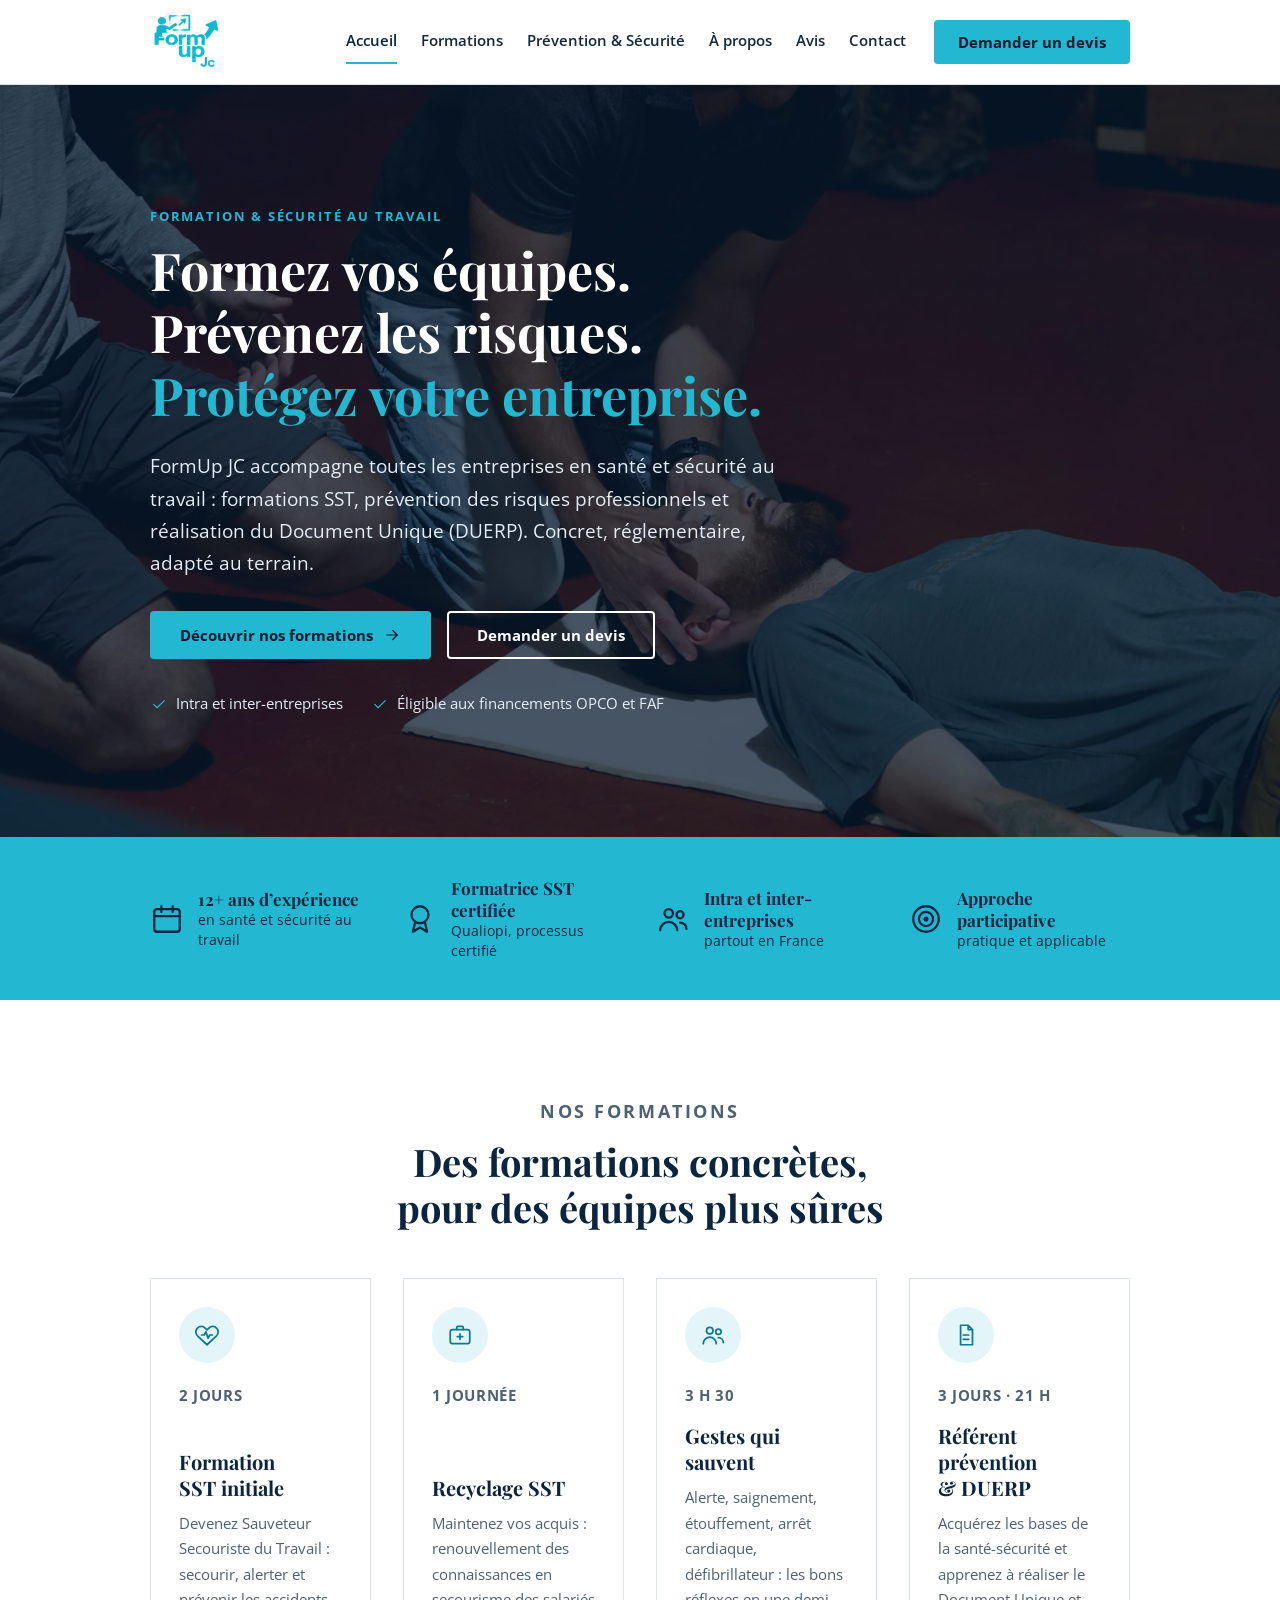
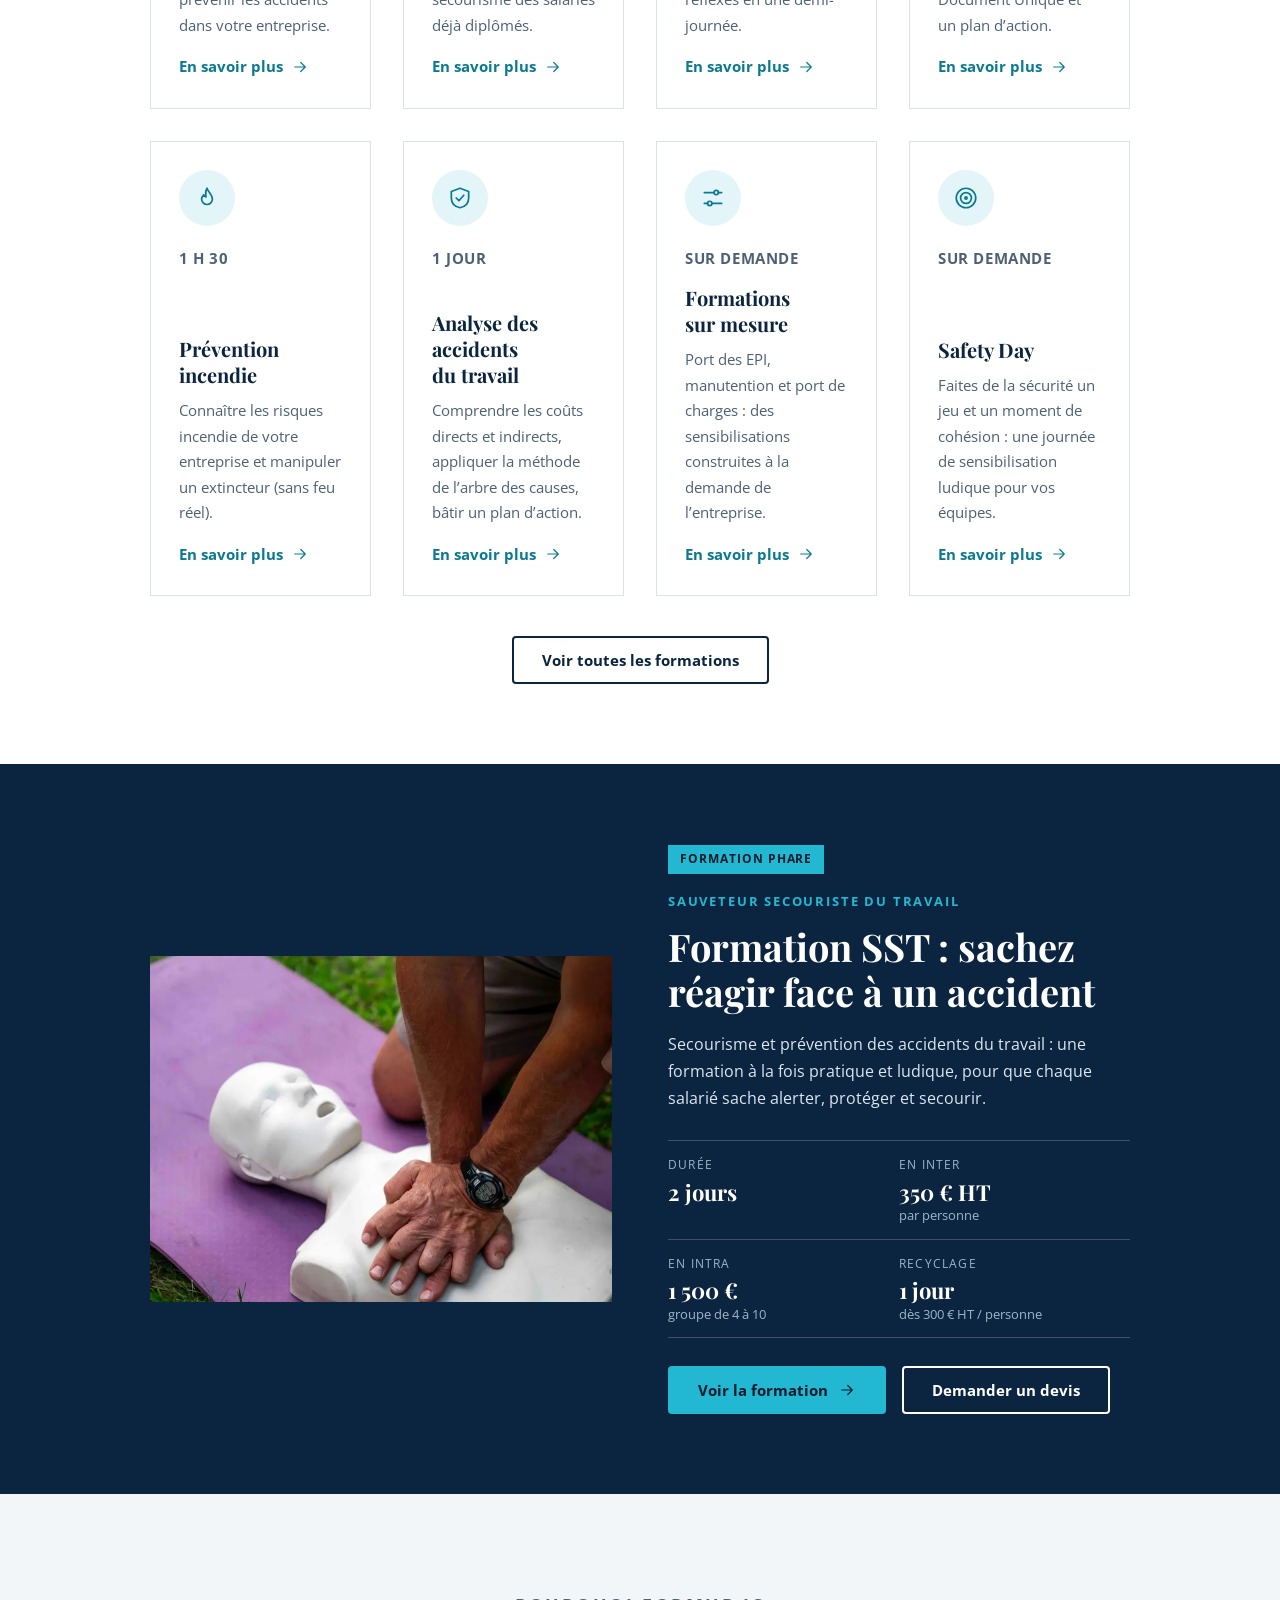
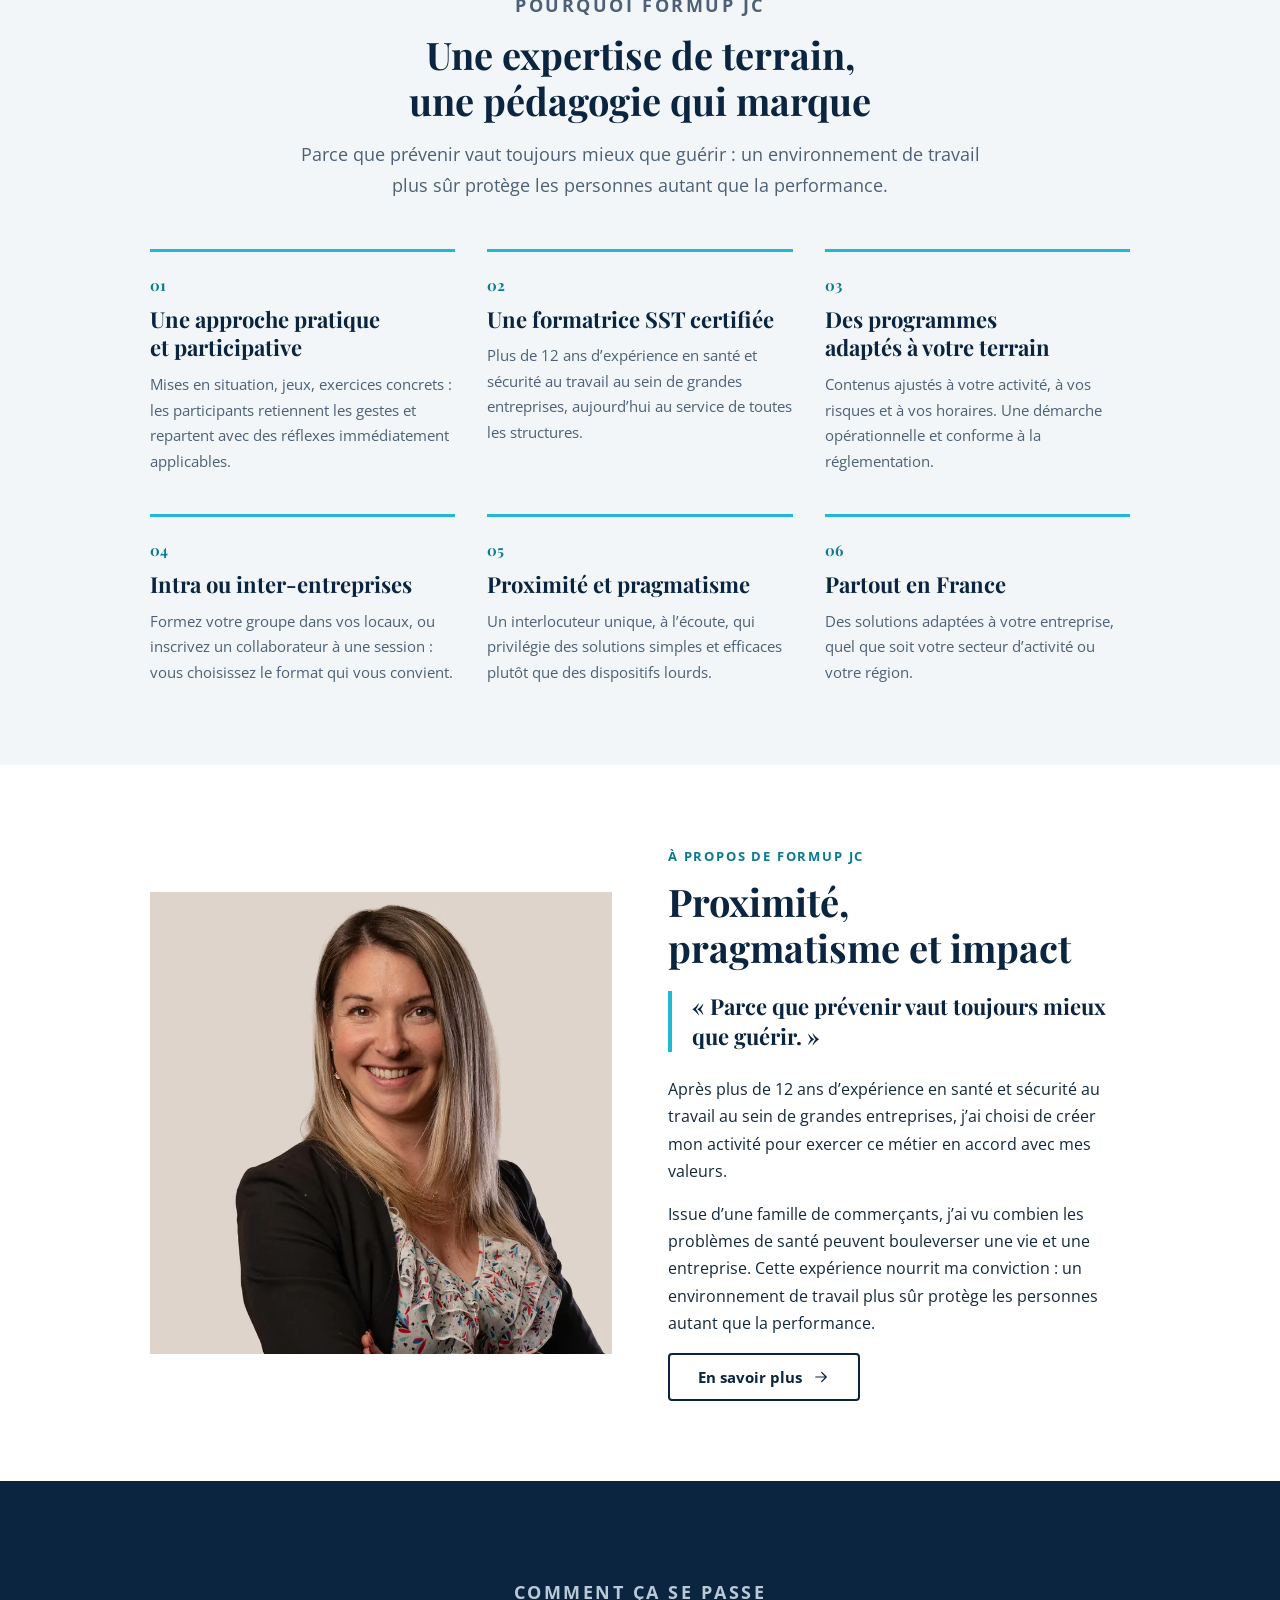
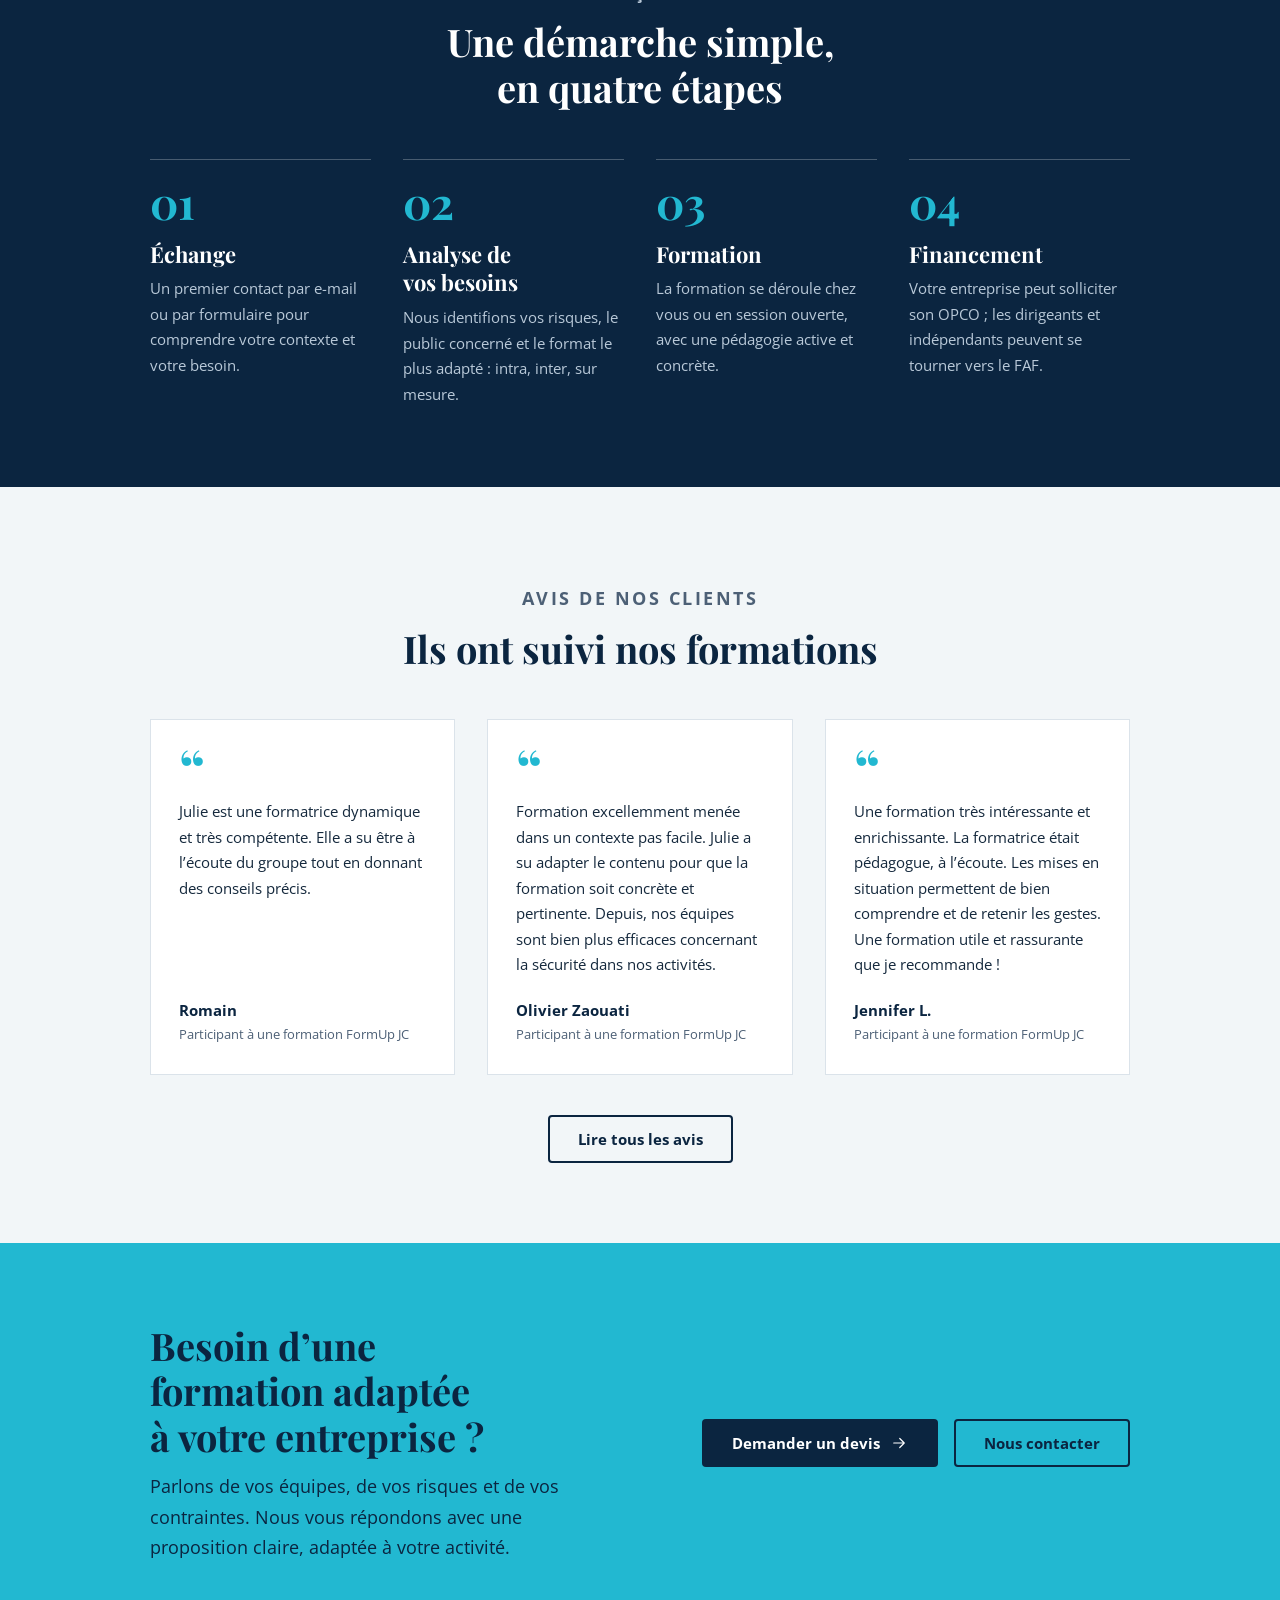
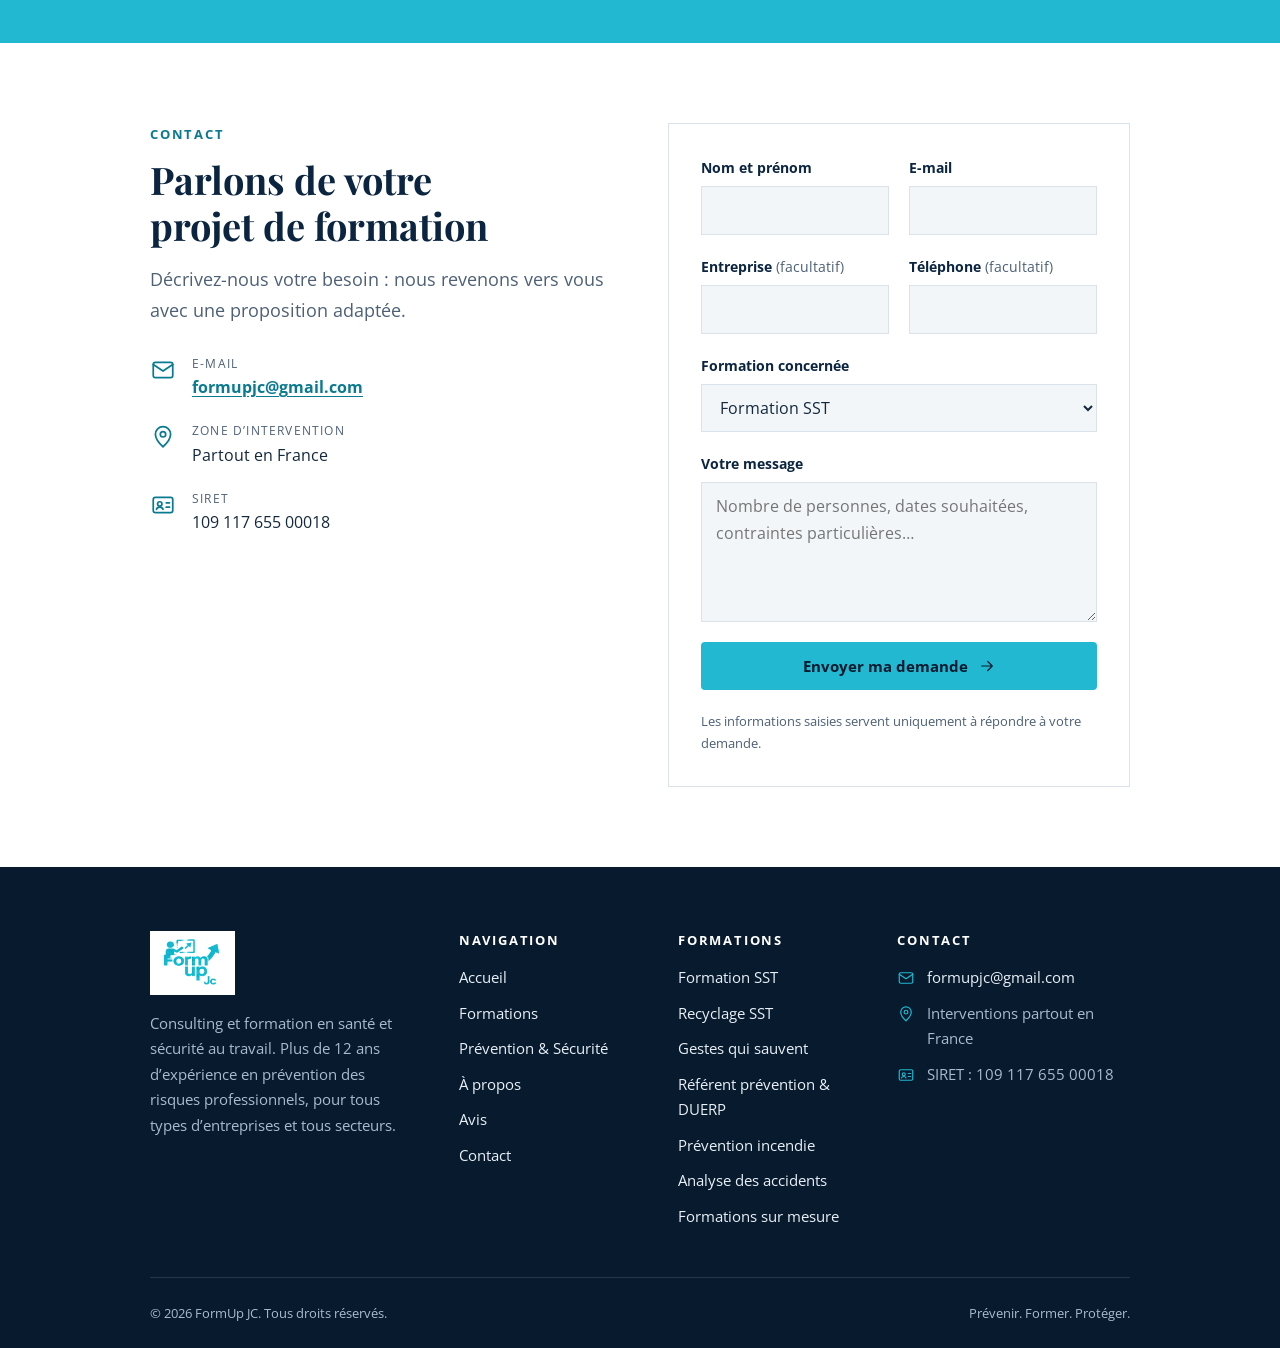
==== commit aecb3906: "Restyle to strip-based design reproducible in Wix Classic Editor Co-Authored-By: Claude Sonnet 5.5 <" ====
--- a/index.html
+++ b/index.html
@@ -17,186 +17,109 @@
 <meta name="twitter:card" content="summary_large_image">
 <link rel="icon" type="image/png" sizes="32x32" href="favicon-32.png">
 <link rel="apple-touch-icon" href="favicon.png">
-<link rel="preload" href="assets/fonts/inter.woff2" as="font" type="font/woff2" crossorigin>
-<link rel="preload" href="assets/fonts/fraunces.woff2" as="font" type="font/woff2" crossorigin>
-<link rel="preload" href="assets/images/hero-formation.webp" as="image" type="image/webp" fetchpriority="high" media="(min-width: 56em)">
+<link rel="preload" href="assets/fonts/opensans.woff2" as="font" type="font/woff2" crossorigin>
+<link rel="preload" href="assets/fonts/playfairdisplay.woff2" as="font" type="font/woff2" crossorigin>
+<link rel="preload" href="assets/images/hero-bg.webp" as="image" type="image/webp" fetchpriority="high">
 <script>document.documentElement.classList.add("js")</script>
 <link rel="stylesheet" href="css/style.css">
 <script type="application/ld+json">{"@context": "https://schema.org", "@type": "ProfessionalService", "name": "FormUp JC", "description": "Consulting et formation en santé et sécurité au travail : formations SST, DUERP, prévention incendie, prévention des risques professionnels.", "url": "https://www.formupjc.com/", "email": "formupjc@gmail.com", "logo": "https://www.formupjc.com/assets/images/logo.webp", "image": "https://www.formupjc.com/assets/images/og-formupjc.jpg", "areaServed": {"@type": "Country", "name": "France"}, "identifier": "109 117 655 00018", "knowsAbout": ["Sauveteur Secouriste du Travail", "Document Unique d'évaluation des risques professionnels", "Prévention incendie", "Prévention des risques professionnels"]}</script>
 </head>
 <body>
-<svg width="0" height="0" style="position:absolute" aria-hidden="true" focusable="false"><defs><symbol id="i-arrow" viewBox="0 0 24 24"><path d="M5 12h14M13 6l6 6-6 6"/></symbol><symbol id="i-check" viewBox="0 0 24 24"><path d="M5 12.5l4.5 4.5L19 7.5"/></symbol><symbol id="i-heart" viewBox="0 0 24 24"><path d="M20.8 5.6a5 5 0 0 0-7.1 0L12 7.3l-1.7-1.7a5 5 0 0 0-7.1 7.1L12 21l8.8-8.3a5 5 0 0 0 0-7.1z"/><path d="M7 12h2.5l1.5-3 2 6 1.5-3H17"/></symbol><symbol id="i-kit" viewBox="0 0 24 24"><rect x="3" y="7" width="18" height="13" rx="2"/><path d="M9 7V5a1 1 0 0 1 1-1h4a1 1 0 0 1 1 1v2M12 11v5M9.5 13.5h5"/></symbol><symbol id="i-flame" viewBox="0 0 24 24"><path d="M12 3c1 3.5 5 5.5 5 10a5 5 0 0 1-10 0c0-2 1-3 2-4 .5 1.5 1 2 2 2 0-3-1-5 1-8z"/></symbol><symbol id="i-doc" viewBox="0 0 24 24"><path d="M7 3h7l4 4v14H7z M14 3v4h4M9.5 12h5M9.5 16h5"/></symbol><symbol id="i-users" viewBox="0 0 24 24"><circle cx="9" cy="8" r="3"/><path d="M3 20c0-3.3 2.7-6 6-6s6 2.7 6 6"/><circle cx="17" cy="9" r="2.5"/><path d="M17 14.5c2.5 0 4.5 2 4.5 4.5"/></symbol><symbol id="i-sliders" viewBox="0 0 24 24"><path d="M4 7h9M17 7h3M4 17h3M11 17h9"/><circle cx="15" cy="7" r="2"/><circle cx="9" cy="17" r="2"/></symbol><symbol id="i-shield" viewBox="0 0 24 24"><path d="M12 3l8 3v6c0 5-3.5 8-8 9-4.5-1-8-4-8-9V6z"/><path d="M8.5 12l2.5 2.5 4.5-5"/></symbol><symbol id="i-target" viewBox="0 0 24 24"><circle cx="12" cy="12" r="9"/><circle cx="12" cy="12" r="5"/><circle cx="12" cy="12" r="1"/></symbol><symbol id="i-calendar" viewBox="0 0 24 24"><rect x="3" y="5" width="18" height="16" rx="2"/><path d="M3 10h18M8 3v4M16 3v4"/></symbol><symbol id="i-award" viewBox="0 0 24 24"><circle cx="12" cy="9" r="6"/><path d="M8.5 14.5L7 21l5-3 5 3-1.5-6.5"/></symbol><symbol id="i-mail" viewBox="0 0 24 24"><rect x="3" y="5" width="18" height="14" rx="2"/><path d="M3 7l9 6 9-6"/></symbol><symbol id="i-pin" viewBox="0 0 24 24"><path d="M12 21s7-6.2 7-11.5A7 7 0 0 0 5 9.5C5 14.8 12 21 12 21z"/><circle cx="12" cy="9.5" r="2.5"/></symbol><symbol id="i-clock" viewBox="0 0 24 24"><circle cx="12" cy="12" r="9"/><path d="M12 7v5l3 2"/></symbol><symbol id="i-up" viewBox="0 0 24 24"><path d="M12 19V5M5 12l7-7 7 7"/></symbol><symbol id="i-id" viewBox="0 0 24 24"><rect x="3" y="5" width="18" height="14" rx="2"/><circle cx="9" cy="11" r="2"/><path d="M6 16c.5-1.5 1.7-2 3-2s2.5.5 3 2M15 10h3M15 14h3"/></symbol></defs></svg>
+<svg width="0" height="0" style="position:absolute" aria-hidden="true" focusable="false"><defs><symbol id="i-arrow" viewBox="0 0 24 24"><path d="M5 12h14M13 6l6 6-6 6"/></symbol><symbol id="i-check" viewBox="0 0 24 24"><path d="M5 12.5l4.5 4.5L19 7.5"/></symbol><symbol id="i-heart" viewBox="0 0 24 24"><path d="M20.8 5.6a5 5 0 0 0-7.1 0L12 7.3l-1.7-1.7a5 5 0 0 0-7.1 7.1L12 21l8.8-8.3a5 5 0 0 0 0-7.1z"/><path d="M7 12h2.5l1.5-3 2 6 1.5-3H17"/></symbol><symbol id="i-kit" viewBox="0 0 24 24"><rect x="3" y="7" width="18" height="13" rx="2"/><path d="M9 7V5a1 1 0 0 1 1-1h4a1 1 0 0 1 1 1v2M12 11v5M9.5 13.5h5"/></symbol><symbol id="i-flame" viewBox="0 0 24 24"><path d="M12 3c1 3.5 5 5.5 5 10a5 5 0 0 1-10 0c0-2 1-3 2-4 .5 1.5 1 2 2 2 0-3-1-5 1-8z"/></symbol><symbol id="i-doc" viewBox="0 0 24 24"><path d="M7 3h7l4 4v14H7z M14 3v4h4M9.5 12h5M9.5 16h5"/></symbol><symbol id="i-users" viewBox="0 0 24 24"><circle cx="9" cy="8" r="3"/><path d="M3 20c0-3.3 2.7-6 6-6s6 2.7 6 6"/><circle cx="17" cy="9" r="2.5"/><path d="M17 14.5c2.5 0 4.5 2 4.5 4.5"/></symbol><symbol id="i-sliders" viewBox="0 0 24 24"><path d="M4 7h9M17 7h3M4 17h3M11 17h9"/><circle cx="15" cy="7" r="2"/><circle cx="9" cy="17" r="2"/></symbol><symbol id="i-shield" viewBox="0 0 24 24"><path d="M12 3l8 3v6c0 5-3.5 8-8 9-4.5-1-8-4-8-9V6z"/><path d="M8.5 12l2.5 2.5 4.5-5"/></symbol><symbol id="i-target" viewBox="0 0 24 24"><circle cx="12" cy="12" r="9"/><circle cx="12" cy="12" r="5"/><circle cx="12" cy="12" r="1"/></symbol><symbol id="i-calendar" viewBox="0 0 24 24"><rect x="3" y="5" width="18" height="16" rx="2"/><path d="M3 10h18M8 3v4M16 3v4"/></symbol><symbol id="i-award" viewBox="0 0 24 24"><circle cx="12" cy="9" r="6"/><path d="M8.5 14.5L7 21l5-3 5 3-1.5-6.5"/></symbol><symbol id="i-mail" viewBox="0 0 24 24"><rect x="3" y="5" width="18" height="14" rx="2"/><path d="M3 7l9 6 9-6"/></symbol><symbol id="i-pin" viewBox="0 0 24 24"><path d="M12 21s7-6.2 7-11.5A7 7 0 0 0 5 9.5C5 14.8 12 21 12 21z"/><circle cx="12" cy="9.5" r="2.5"/></symbol><symbol id="i-id" viewBox="0 0 24 24"><rect x="3" y="5" width="18" height="14" rx="2"/><circle cx="9" cy="11" r="2"/><path d="M6 16c.5-1.5 1.7-2 3-2s2.5.5 3 2M15 10h3M15 14h3"/></symbol></defs></svg>
 <a class="skip-link" href="#main">Aller au contenu</a>
 <header class="site-header">
-  <div class="container site-header__inner">
-    <a class="brand" href="index.html" aria-label="FormUp JC — accueil">
-      <img src="assets/images/logo.webp" alt="FormUp JC" width="225" height="180">
-      <span class="brand__tag">La formation<br>est votre avenir</span>
-    </a>
+  <div class="wrap site-header__inner">
+    <a class="brand" href="index.html" aria-label="FormUp JC — accueil"><img src="assets/images/logo.webp" alt="FormUp JC" width="225" height="180"></a>
     <button class="menu-toggle" type="button" aria-expanded="false" aria-controls="site-nav" aria-label="Ouvrir le menu"><span></span><span></span><span></span></button>
     <nav class="nav" id="site-nav" aria-label="Navigation principale">
       <ul class="nav__list"><li><a class="nav__link" href="index.html" aria-current="page">Accueil</a></li><li><a class="nav__link" href="formations.html">Formations</a></li><li><a class="nav__link" href="prevention-securite.html">Prévention &amp; Sécurité</a></li><li><a class="nav__link" href="a-propos.html">À propos</a></li><li><a class="nav__link" href="avis.html">Avis</a></li><li><a class="nav__link" href="contact.html">Contact</a></li></ul>
-      <a class="btn btn--primary btn--sm nav__cta" href="contact.html#devis">Demander un devis</a>
+      <a class="btn btn--primary btn--sm" href="contact.html#devis">Demander un devis</a>
     </nav>
   </div>
 </header>
 <main id="main">
 
-<section class="hero" aria-labelledby="hero-title">
-  <div class="container hero__grid">
-    <div class="hero__copy">
-      <p class="eyebrow">Formation &amp; sécurité au travail</p>
-      <h1 class="hero__title" id="hero-title">Formez vos équipes. Prévenez les risques. <em>Protégez votre entreprise.</em></h1>
-      <p class="hero__text">FormUp JC accompagne toutes les entreprises en santé et sécurité au travail : formations SST, prévention des risques professionnels et réalisation du Document Unique (DUERP). Concret, réglementaire, adapté au terrain.</p>
-      <div class="btn-row">
-        <a class="btn btn--primary" href="formations.html">Découvrir nos formations <svg class="icon icon--sm icon--arrow" aria-hidden="true" focusable="false"><use href="#i-arrow"/></svg></a>
-        <a class="btn btn--outline" href="contact.html#devis">Demander un devis</a>
-      </div>
-      <ul class="hero__note">
-        <li><svg class="icon icon--sm" aria-hidden="true" focusable="false"><use href="#i-check"/></svg>Intra et inter-entreprises</li>
-        <li><svg class="icon icon--sm" aria-hidden="true" focusable="false"><use href="#i-check"/></svg>Éligible aux financements OPCO et FAF</li>
-      </ul>
-    </div>
-    <div class="hero__media">
-      <img src="assets/images/hero-formation.webp" width="1000" height="1500" fetchpriority="high" decoding="async" alt="Participants en formation de secourisme : un stagiaire pratique le massage cardiaque sur une personne allongée pendant que le groupe observe">
-      <p class="hero__badge"><strong>12+ ans</strong>d’expérience en santé et sécurité au travail</p>
-    </div>
-  </div>
+<section class="strip strip--image hero" aria-labelledby="hero-title">
+  <img class="strip__bg" src="assets/images/hero-bg.webp" width="1800" height="1012" fetchpriority="high" decoding="async" alt="Formation de secourisme : un formateur montre à un stagiaire le geste de sécurité sur une personne allongée">
+  <div class="wrap"><div class="hero__copy">
+    <p class="eyebrow">Formation &amp; sécurité au travail</p>
+    <h1 id="hero-title">Formez vos équipes. Prévenez les risques. <em>Protégez votre entreprise.</em></h1>
+    <p class="hero__text">FormUp JC accompagne toutes les entreprises en santé et sécurité au travail : formations SST, prévention des risques professionnels et réalisation du Document Unique (DUERP). Concret, réglementaire, adapté au terrain.</p>
+    <div class="btn-row"><a class="btn btn--primary" href="formations.html">Découvrir nos formations <svg class="icon icon--sm" aria-hidden="true" focusable="false"><use href="#i-arrow"/></svg></a><a class="btn btn--outline" href="contact.html#devis">Demander un devis</a></div>
+    <ul class="hero__list"><li><svg class="icon icon--sm" aria-hidden="true" focusable="false"><use href="#i-check"/></svg>Intra et inter-entreprises</li><li><svg class="icon icon--sm" aria-hidden="true" focusable="false"><use href="#i-check"/></svg>Éligible aux financements OPCO et FAF</li></ul>
+  </div></div>
 </section>
 
-<section class="trust" aria-label="Nos engagements">
-  <div class="container"><ul class="trust__list">
-    <li class="trust__item"><svg class="icon" aria-hidden="true" focusable="false"><use href="#i-calendar"/></svg><div><strong>12+ ans d’expérience</strong><span>en santé et sécurité au travail</span></div></li>
-    <li class="trust__item"><svg class="icon" aria-hidden="true" focusable="false"><use href="#i-award"/></svg><div><strong>Formatrice SST certifiée</strong><span>Qualiopi, processus certifié</span></div></li>
-    <li class="trust__item"><svg class="icon" aria-hidden="true" focusable="false"><use href="#i-users"/></svg><div><strong>Intra et inter-entreprises</strong><span>partout en France</span></div></li>
-    <li class="trust__item"><svg class="icon" aria-hidden="true" focusable="false"><use href="#i-target"/></svg><div><strong>Approche participative</strong><span>pratique et immédiatement applicable</span></div></li>
-  </ul></div>
-</section>
+<section class="strip strip--cyan trust" aria-label="Nos engagements"><div class="wrap"><ul class="cols cols-4">
+  <li class="trust__item"><svg class="icon" aria-hidden="true" focusable="false"><use href="#i-calendar"/></svg><div><strong>12+ ans d’expérience</strong><span>en santé et sécurité au travail</span></div></li>
+  <li class="trust__item"><svg class="icon" aria-hidden="true" focusable="false"><use href="#i-award"/></svg><div><strong>Formatrice SST certifiée</strong><span>Qualiopi, processus certifié</span></div></li>
+  <li class="trust__item"><svg class="icon" aria-hidden="true" focusable="false"><use href="#i-users"/></svg><div><strong>Intra et inter-entreprises</strong><span>partout en France</span></div></li>
+  <li class="trust__item"><svg class="icon" aria-hidden="true" focusable="false"><use href="#i-target"/></svg><div><strong>Approche participative</strong><span>pratique et applicable</span></div></li>
+</ul></div></section>
 
-<section class="section" id="formations" aria-labelledby="srv-title">
-  <div class="container">
-    <div class="section-head section-head--split reveal">
-      <div><p class="eyebrow">Nos formations</p><h2 id="srv-title">Des formations concrètes, pour des équipes plus sûres</h2></div>
-      <a class="link-arrow" href="formations.html">Voir toutes les formations <svg class="icon icon--sm" aria-hidden="true" focusable="false"><use href="#i-arrow"/></svg></a>
-    </div>
-    <ul class="services"><li class="service reveal" style="--delay:0.00s">
-      <span class="service__icon"><svg class="icon" aria-hidden="true" focusable="false"><use href="#i-heart"/></svg></span>
-      <div><h3><a href="formations.html#sst">Formation SST initiale</a></h3><p>Devenez Sauveteur Secouriste du Travail : secourir, alerter et prévenir les accidents dans votre entreprise.</p><div class="service__meta"><span>2 jours</span></div></div>
-      <span class="service__go"><svg class="icon" aria-hidden="true" focusable="false"><use href="#i-arrow"/></svg></span></li><li class="service reveal" style="--delay:0.08s">
-      <span class="service__icon"><svg class="icon" aria-hidden="true" focusable="false"><use href="#i-kit"/></svg></span>
-      <div><h3><a href="formations.html#recyclage-sst">Recyclage SST</a></h3><p>Maintenez vos acquis : renouvellement des connaissances en secourisme des salariés déjà diplômés.</p><div class="service__meta"><span>1 journée</span></div></div>
-      <span class="service__go"><svg class="icon" aria-hidden="true" focusable="false"><use href="#i-arrow"/></svg></span></li><li class="service reveal" style="--delay:0.00s">
-      <span class="service__icon"><svg class="icon" aria-hidden="true" focusable="false"><use href="#i-users"/></svg></span>
-      <div><h3><a href="formations.html#gestes-qui-sauvent">Sensibilisation « Gestes qui sauvent »</a></h3><p>Alerte, saignement, étouffement, arrêt cardiaque, défibrillateur : les bons réflexes en une demi-journée.</p><div class="service__meta"><span>3 h 30</span></div></div>
-      <span class="service__go"><svg class="icon" aria-hidden="true" focusable="false"><use href="#i-arrow"/></svg></span></li><li class="service reveal" style="--delay:0.08s">
-      <span class="service__icon"><svg class="icon" aria-hidden="true" focusable="false"><use href="#i-doc"/></svg></span>
-      <div><h3><a href="formations.html#referent-prevention">Référent prévention &amp; DUERP</a></h3><p>Acquérez les bases de la santé-sécurité et apprenez à réaliser le Document Unique et un plan d’action.</p><div class="service__meta"><span>3 jours · 21 h</span></div></div>
-      <span class="service__go"><svg class="icon" aria-hidden="true" focusable="false"><use href="#i-arrow"/></svg></span></li><li class="service reveal" style="--delay:0.00s">
-      <span class="service__icon"><svg class="icon" aria-hidden="true" focusable="false"><use href="#i-flame"/></svg></span>
-      <div><h3><a href="formations.html#incendie">Prévention incendie &amp; extincteurs</a></h3><p>Connaître les risques incendie de votre entreprise et manipuler un extincteur (sans feu réel).</p><div class="service__meta"><span>1 h 30</span></div></div>
-      <span class="service__go"><svg class="icon" aria-hidden="true" focusable="false"><use href="#i-arrow"/></svg></span></li><li class="service reveal" style="--delay:0.08s">
-      <span class="service__icon"><svg class="icon" aria-hidden="true" focusable="false"><use href="#i-shield"/></svg></span>
-      <div><h3><a href="formations.html#accidents-travail">Analyse des accidents du travail</a></h3><p>Comprendre les coûts directs et indirects, appliquer la méthode de l’arbre des causes, bâtir un plan d’action.</p><div class="service__meta"><span>1 jour</span></div></div>
-      <span class="service__go"><svg class="icon" aria-hidden="true" focusable="false"><use href="#i-arrow"/></svg></span></li><li class="service reveal" style="--delay:0.00s">
-      <span class="service__icon"><svg class="icon" aria-hidden="true" focusable="false"><use href="#i-sliders"/></svg></span>
-      <div><h3><a href="formations.html#sur-mesure">Formations sur mesure</a></h3><p>Port des EPI, manutention et port de charges : des sensibilisations construites à la demande de l’entreprise.</p><div class="service__meta"><span>Sur demande</span></div></div>
-      <span class="service__go"><svg class="icon" aria-hidden="true" focusable="false"><use href="#i-arrow"/></svg></span></li><li class="service reveal" style="--delay:0.08s">
-      <span class="service__icon"><svg class="icon" aria-hidden="true" focusable="false"><use href="#i-target"/></svg></span>
-      <div><h3><a href="formations.html#sur-mesure">Safety Day</a></h3><p>Faites de la sécurité un jeu et un moment de cohésion : une journée de sensibilisation ludique pour vos équipes.</p><div class="service__meta"><span>Sur demande</span></div></div>
-      <span class="service__go"><svg class="icon" aria-hidden="true" focusable="false"><use href="#i-arrow"/></svg></span></li></ul>
+<section class="strip" id="formations" aria-labelledby="srv-title"><div class="wrap">
+  <div class="head reveal"><p class="eyebrow">Nos formations</p><h2 id="srv-title">Des formations concrètes, pour des équipes plus sûres</h2></div>
+  <ul class="cols cols-4"><li class="box service reveal"><span class="icon-circle"><svg class="icon" aria-hidden="true" focusable="false"><use href="#i-heart"/></svg></span><p class="service__meta">2 jours</p><h3>Formation SST initiale</h3><p>Devenez Sauveteur Secouriste du Travail : secourir, alerter et prévenir les accidents dans votre entreprise.</p><a class="link-arrow" href="formations.html#sst">En savoir plus <svg class="icon icon--sm" aria-hidden="true" focusable="false"><use href="#i-arrow"/></svg></a></li><li class="box service reveal"><span class="icon-circle"><svg class="icon" aria-hidden="true" focusable="false"><use href="#i-kit"/></svg></span><p class="service__meta">1 journée</p><h3>Recyclage SST</h3><p>Maintenez vos acquis : renouvellement des connaissances en secourisme des salariés déjà diplômés.</p><a class="link-arrow" href="formations.html#recyclage-sst">En savoir plus <svg class="icon icon--sm" aria-hidden="true" focusable="false"><use href="#i-arrow"/></svg></a></li><li class="box service reveal"><span class="icon-circle"><svg class="icon" aria-hidden="true" focusable="false"><use href="#i-users"/></svg></span><p class="service__meta">3 h 30</p><h3>Gestes qui sauvent</h3><p>Alerte, saignement, étouffement, arrêt cardiaque, défibrillateur : les bons réflexes en une demi-journée.</p><a class="link-arrow" href="formations.html#gestes-qui-sauvent">En savoir plus <svg class="icon icon--sm" aria-hidden="true" focusable="false"><use href="#i-arrow"/></svg></a></li><li class="box service reveal"><span class="icon-circle"><svg class="icon" aria-hidden="true" focusable="false"><use href="#i-doc"/></svg></span><p class="service__meta">3 jours · 21 h</p><h3>Référent prévention &amp; DUERP</h3><p>Acquérez les bases de la santé-sécurité et apprenez à réaliser le Document Unique et un plan d’action.</p><a class="link-arrow" href="formations.html#referent-prevention">En savoir plus <svg class="icon icon--sm" aria-hidden="true" focusable="false"><use href="#i-arrow"/></svg></a></li><li class="box service reveal"><span class="icon-circle"><svg class="icon" aria-hidden="true" focusable="false"><use href="#i-flame"/></svg></span><p class="service__meta">1 h 30</p><h3>Prévention incendie</h3><p>Connaître les risques incendie de votre entreprise et manipuler un extincteur (sans feu réel).</p><a class="link-arrow" href="formations.html#incendie">En savoir plus <svg class="icon icon--sm" aria-hidden="true" focusable="false"><use href="#i-arrow"/></svg></a></li><li class="box service reveal"><span class="icon-circle"><svg class="icon" aria-hidden="true" focusable="false"><use href="#i-shield"/></svg></span><p class="service__meta">1 jour</p><h3>Analyse des accidents du travail</h3><p>Comprendre les coûts directs et indirects, appliquer la méthode de l’arbre des causes, bâtir un plan d’action.</p><a class="link-arrow" href="formations.html#accidents-travail">En savoir plus <svg class="icon icon--sm" aria-hidden="true" focusable="false"><use href="#i-arrow"/></svg></a></li><li class="box service reveal"><span class="icon-circle"><svg class="icon" aria-hidden="true" focusable="false"><use href="#i-sliders"/></svg></span><p class="service__meta">Sur demande</p><h3>Formations sur mesure</h3><p>Port des EPI, manutention et port de charges : des sensibilisations construites à la demande de l’entreprise.</p><a class="link-arrow" href="formations.html#sur-mesure">En savoir plus <svg class="icon icon--sm" aria-hidden="true" focusable="false"><use href="#i-arrow"/></svg></a></li><li class="box service reveal"><span class="icon-circle"><svg class="icon" aria-hidden="true" focusable="false"><use href="#i-target"/></svg></span><p class="service__meta">Sur demande</p><h3>Safety Day</h3><p>Faites de la sécurité un jeu et un moment de cohésion : une journée de sensibilisation ludique pour vos équipes.</p><a class="link-arrow" href="formations.html#sur-mesure">En savoir plus <svg class="icon icon--sm" aria-hidden="true" focusable="false"><use href="#i-arrow"/></svg></a></li></ul>
+  <div class="btn-row btn-row--center" style="margin-top:40px"><a class="btn btn--outline" href="formations.html">Voir toutes les formations</a></div>
+</div></section>
+
+<section class="strip strip--navy feature" aria-labelledby="feat-title"><div class="wrap cols cols-2 cols--center cols--wide">
+  <img class="photo photo--43 reveal" src="assets/images/sst-massage-cardiaque.webp" width="900" height="1350" loading="lazy" decoding="async" style="object-position:50% 45%" alt="Mains d’un formateur pratiquant un massage cardiaque sur un mannequin de secourisme">
+  <div class="reveal">
+    <span class="feature__tag">Formation phare</span>
+    <p class="eyebrow">Sauveteur Secouriste du Travail</p>
+    <h2 id="feat-title">Formation SST : sachez réagir face à un accident</h2>
+    <p>Secourisme et prévention des accidents du travail : une formation à la fois pratique et ludique, pour que chaque salarié sache alerter, protéger et secourir.</p>
+    <dl class="facts">
+      <div><dt>Durée</dt><dd>2 jours</dd></div>
+      <div><dt>En inter</dt><dd>350 € HT<small>par personne</small></dd></div>
+      <div><dt>En intra</dt><dd>1 500 €<small>groupe de 4 à 10</small></dd></div>
+      <div><dt>Recyclage</dt><dd>1 jour<small>dès 300 € HT / personne</small></dd></div>
+    </dl>
+    <div class="btn-row"><a class="btn btn--primary" href="formations.html#sst">Voir la formation <svg class="icon icon--sm" aria-hidden="true" focusable="false"><use href="#i-arrow"/></svg></a><a class="btn btn--outline" href="contact.html#devis">Demander un devis</a></div>
   </div>
-</section>
+</div></section>
 
-<section class="section section--dark" aria-labelledby="feat-title">
-  <div class="container feature">
-    <div class="feature__media reveal">
-      <img src="assets/images/sst-massage-cardiaque.webp" width="900" height="1350" loading="lazy" decoding="async" style="aspect-ratio:4/3;object-position:50% 45%" alt="Mains d’un formateur pratiquant un massage cardiaque sur un mannequin de secourisme">
-      <span class="feature__tag">Formation phare</span>
-    </div>
-    <div class="feature__body reveal" style="--delay:.1s">
-      <p class="eyebrow">Sauveteur Secouriste du Travail</p>
-      <h2 id="feat-title">Formation SST : sachez réagir face à un accident</h2>
-      <p>Secourisme et prévention des accidents du travail : une formation à la fois pratique et ludique, pour que chaque salarié sache alerter, protéger et secourir.</p>
-      <dl class="feature__facts">
-        <div><dt>Durée</dt><dd>2 jours</dd></div>
-        <div><dt>En inter</dt><dd>350 € HT <small>/ personne</small></dd></div>
-        <div><dt>En intra</dt><dd>1 500 € <small>groupe de 4 à 10</small></dd></div>
-        <div><dt>Recyclage</dt><dd>1 jour <small>dès 300 € HT / pers.</small></dd></div>
-      </dl>
-      <div class="btn-row">
-        <a class="btn btn--primary" href="formations.html#sst">Voir la formation <svg class="icon icon--sm icon--arrow" aria-hidden="true" focusable="false"><use href="#i-arrow"/></svg></a>
-        <a class="btn btn--outline" href="contact.html#devis">Demander un devis</a>
-      </div>
-    </div>
+<section class="strip strip--light" aria-labelledby="why-title"><div class="wrap">
+  <div class="head reveal"><p class="eyebrow">Pourquoi FormUp JC</p><h2 id="why-title">Une expertise de terrain, une pédagogie qui marque</h2>
+    <p>Parce que prévenir vaut toujours mieux que guérir : un environnement de travail plus sûr protège les personnes autant que la performance.</p></div>
+  <ul class="cols cols-3" style="row-gap:40px"><li class="pillar reveal"><span class="pillar__num">01</span><h3>Une approche pratique et participative</h3><p>Mises en situation, jeux, exercices concrets : les participants retiennent les gestes et repartent avec des réflexes immédiatement applicables.</p></li><li class="pillar reveal"><span class="pillar__num">02</span><h3>Une formatrice SST certifiée</h3><p>Plus de 12 ans d’expérience en santé et sécurité au travail au sein de grandes entreprises, aujourd’hui au service de toutes les structures.</p></li><li class="pillar reveal"><span class="pillar__num">03</span><h3>Des programmes adaptés à votre terrain</h3><p>Contenus ajustés à votre activité, à vos risques et à vos horaires. Une démarche opérationnelle et conforme à la réglementation.</p></li><li class="pillar reveal"><span class="pillar__num">04</span><h3>Intra ou inter-entreprises</h3><p>Formez votre groupe dans vos locaux, ou inscrivez un collaborateur à une session : vous choisissez le format qui vous convient.</p></li><li class="pillar reveal"><span class="pillar__num">05</span><h3>Proximité et pragmatisme</h3><p>Un interlocuteur unique, à l’écoute, qui privilégie des solutions simples et efficaces plutôt que des dispositifs lourds.</p></li><li class="pillar reveal"><span class="pillar__num">06</span><h3>Partout en France</h3><p>Des solutions adaptées à votre entreprise, quel que soit votre secteur d’activité ou votre région.</p></li></ul>
+</div></section>
+
+<section class="strip" aria-labelledby="about-title"><div class="wrap cols cols-2 cols--center cols--wide">
+  <img class="photo photo--sq reveal" src="assets/images/formatrice-julie.webp" width="800" height="800" loading="lazy" decoding="async" style="object-position:50% 15%" alt="Portrait souriant de Julie, fondatrice et formatrice de FormUp JC">
+  <div class="reveal">
+    <p class="eyebrow">À propos de FormUp JC</p>
+    <h2 id="about-title">Proximité, pragmatisme et impact</h2>
+    <p class="about__quote">« Parce que prévenir vaut toujours mieux que guérir. »</p>
+    <p>Après plus de 12 ans d’expérience en santé et sécurité au travail au sein de grandes entreprises, j’ai choisi de créer mon activité pour exercer ce métier en accord avec mes valeurs.</p>
+    <p>Issue d’une famille de commerçants, j’ai vu combien les problèmes de santé peuvent bouleverser une vie et une entreprise. Cette expérience nourrit ma conviction : un environnement de travail plus sûr protège les personnes autant que la performance.</p>
+    <a class="btn btn--outline" href="a-propos.html">En savoir plus <svg class="icon icon--sm" aria-hidden="true" focusable="false"><use href="#i-arrow"/></svg></a>
   </div>
-</section>
+</div></section>
 
-<section class="section" aria-labelledby="why-title">
-  <div class="container">
-    <div class="section-head reveal"><p class="eyebrow">Pourquoi FormUp JC</p><h2 id="why-title">Une expertise de terrain, une pédagogie qui marque</h2>
-      <p>Parce que prévenir vaut toujours mieux que guérir : un environnement de travail plus sûr protège les personnes autant que la performance.</p></div>
-    <ul class="pillars"><li class="pillar reveal" style="--delay:0.00s"><span class="pillar__num">01</span><h3>Une approche pratique et participative</h3><p>Mises en situation, jeux, exercices concrets : les participants retiennent les gestes et repartent avec des réflexes immédiatement applicables.</p></li><li class="pillar reveal" style="--delay:0.08s"><span class="pillar__num">02</span><h3>Une formatrice SST certifiée</h3><p>Plus de 12 ans d’expérience en santé et sécurité au travail au sein de grandes entreprises, aujourd’hui au service de toutes les structures.</p></li><li class="pillar reveal" style="--delay:0.16s"><span class="pillar__num">03</span><h3>Des programmes adaptés à votre terrain</h3><p>Contenus ajustés à votre activité, à vos risques et à vos horaires. Une démarche opérationnelle et conforme à la réglementation.</p></li><li class="pillar reveal" style="--delay:0.00s"><span class="pillar__num">04</span><h3>Intra ou inter-entreprises</h3><p>Formez votre groupe dans vos locaux, ou inscrivez un collaborateur à une session : vous choisissez le format qui vous convient.</p></li><li class="pillar reveal" style="--delay:0.08s"><span class="pillar__num">05</span><h3>Proximité et pragmatisme</h3><p>Un interlocuteur unique, à l’écoute, qui privilégie des solutions simples et efficaces plutôt que des dispositifs lourds.</p></li><li class="pillar reveal" style="--delay:0.16s"><span class="pillar__num">06</span><h3>Partout en France</h3><p>Des solutions adaptées à votre entreprise, quel que soit votre secteur d’activité ou votre région.</p></li></ul>
-  </div>
-</section>
+<section class="strip strip--navy" aria-labelledby="proc-title"><div class="wrap">
+  <div class="head reveal"><p class="eyebrow">Comment ça se passe</p><h2 id="proc-title">Une démarche simple, en quatre étapes</h2></div>
+  <ol class="cols cols-4"><li class="step reveal"><span class="step__num">01</span><h3>Échange</h3><p>Un premier contact par e-mail ou par formulaire pour comprendre votre contexte et votre besoin.</p></li><li class="step reveal"><span class="step__num">02</span><h3>Analyse de vos besoins</h3><p>Nous identifions vos risques, le public concerné et le format le plus adapté : intra, inter, sur mesure.</p></li><li class="step reveal"><span class="step__num">03</span><h3>Formation</h3><p>La formation se déroule chez vous ou en session ouverte, avec une pédagogie active et concrète.</p></li><li class="step reveal"><span class="step__num">04</span><h3>Financement</h3><p>Votre entreprise peut solliciter son OPCO ; les dirigeants et indépendants peuvent se tourner vers le FAF.</p></li></ol>
+</div></section>
 
-<section class="section section--surface" aria-labelledby="about-title">
-  <div class="container about">
-    <div class="about__media reveal"><img src="assets/images/formatrice-julie.webp" width="800" height="800" loading="lazy" decoding="async" alt="Portrait souriant de Julie, fondatrice et formatrice de FormUp JC"></div>
-    <div class="reveal" style="--delay:.1s">
-      <p class="eyebrow">À propos de FormUp JC</p>
-      <h2 id="about-title">Proximité, pragmatisme et impact</h2>
-      <p class="about__quote">« Parce que prévenir vaut toujours mieux que guérir. »</p>
-      <p>Après plus de 12 ans d’expérience en santé et sécurité au travail au sein de grandes entreprises, j’ai choisi de créer mon activité pour exercer ce métier en accord avec mes valeurs.</p>
-      <p>Issue d’une famille de commerçants, j’ai vu combien les problèmes de santé peuvent bouleverser une vie et une entreprise. Cette expérience nourrit ma conviction : un environnement de travail plus sûr protège les personnes autant que la performance.</p>
-      <a class="btn btn--outline" href="a-propos.html">En savoir plus <svg class="icon icon--sm icon--arrow" aria-hidden="true" focusable="false"><use href="#i-arrow"/></svg></a>
-    </div>
-  </div>
-</section>
+<section class="strip strip--light" id="avis" aria-labelledby="rev-title"><div class="wrap">
+  <div class="head reveal"><p class="eyebrow">Avis de nos clients</p><h2 id="rev-title">Ils ont suivi nos formations</h2></div>
+  <ul class="cols cols-3"><li class="box review reveal"><blockquote><p>Julie est une formatrice dynamique et très compétente. Elle a su être à l’écoute du groupe tout en donnant des conseils précis.</p></blockquote><footer>Romain<span>Participant à une formation FormUp JC</span></footer></li><li class="box review reveal"><blockquote><p>Formation excellemment menée dans un contexte pas facile. Julie a su adapter le contenu pour que la formation soit concrète et pertinente. Depuis, nos équipes sont bien plus efficaces concernant la sécurité dans nos activités.</p></blockquote><footer>Olivier Zaouati<span>Participant à une formation FormUp JC</span></footer></li><li class="box review reveal"><blockquote><p>Une formation très intéressante et enrichissante. La formatrice était pédagogue, à l’écoute. Les mises en situation permettent de bien comprendre et de retenir les gestes. Une formation utile et rassurante que je recommande !</p></blockquote><footer>Jennifer L.<span>Participant à une formation FormUp JC</span></footer></li></ul>
+  <div class="btn-row btn-row--center" style="margin-top:40px"><a class="btn btn--outline" href="avis.html">Lire tous les avis</a></div>
+</div></section>
 
-<section class="section section--dark" aria-labelledby="proc-title">
-  <div class="container">
-    <div class="section-head reveal"><p class="eyebrow">Comment ça se passe</p><h2 id="proc-title">Une démarche simple, en quatre étapes</h2></div>
-    <ol class="steps"><li class="step reveal" style="--delay:0.00s"><span class="step__num">01</span><h3>Échange</h3><p>Un premier contact par e-mail ou par formulaire pour comprendre votre contexte et votre besoin.</p></li><li class="step reveal" style="--delay:0.08s"><span class="step__num">02</span><h3>Analyse de vos besoins</h3><p>Nous identifions vos risques, le public concerné et le format le plus adapté : intra, inter, sur mesure.</p></li><li class="step reveal" style="--delay:0.16s"><span class="step__num">03</span><h3>Formation</h3><p>La formation se déroule chez vous ou en session ouverte, avec une pédagogie active et concrète.</p></li><li class="step reveal" style="--delay:0.24s"><span class="step__num">04</span><h3>Financement</h3><p>Votre entreprise peut solliciter son OPCO ; les dirigeants et indépendants peuvent se tourner vers le FAF.</p></li></ol>
-  </div>
-</section>
+<section class="strip strip--cyan cta" aria-labelledby="cta-title"><div class="wrap cols cols-2 cols--center reveal">
+  <div><h2 id="cta-title">Besoin d’une formation adaptée à votre entreprise ?</h2><p>Parlons de vos équipes, de vos risques et de vos contraintes. Nous vous répondons avec une proposition claire, adaptée à votre activité.</p></div>
+  <div class="btn-row" style="justify-content:flex-end"><a class="btn btn--primary" href="contact.html#devis">Demander un devis <svg class="icon icon--sm" aria-hidden="true" focusable="false"><use href="#i-arrow"/></svg></a><a class="btn btn--outline" href="contact.html">Nous contacter</a></div>
+</div></section>
 
-<section class="section" id="avis" aria-labelledby="rev-title">
-  <div class="container">
-    <div class="section-head section-head--split reveal">
-      <div><p class="eyebrow">Avis de nos clients</p><h2 id="rev-title">Ils ont suivi nos formations</h2></div>
-      <div class="reviews-head-actions">
-        <button class="arrow-btn arrow-btn--prev" type="button" data-reviews-prev aria-label="Avis précédents"><svg class="icon" aria-hidden="true" focusable="false"><use href="#i-arrow"/></svg></button>
-        <button class="arrow-btn" type="button" data-reviews-next aria-label="Avis suivants"><svg class="icon" aria-hidden="true" focusable="false"><use href="#i-arrow"/></svg></button>
-      </div>
-    </div>
-    <ul class="reviews" data-reviews tabindex="0" aria-label="Avis des participants"><li class="review reveal" style="--delay:0.00s"><blockquote><p>Julie est une formatrice dynamique et très compétente. Elle a su être à l’écoute du groupe tout en donnant des conseils précis.</p></blockquote><footer>Romain<span>Participant à une formation FormUp JC</span></footer></li><li class="review reveal" style="--delay:0.00s"><blockquote><p>Formation excellemment menée dans un contexte pas facile. Julie a su adapter le contenu pour que la formation soit concrète et pertinente. Depuis, nos équipes sont bien plus efficaces concernant la sécurité dans nos activités.</p></blockquote><footer>Olivier Zaouati<span>Participant à une formation FormUp JC</span></footer></li><li class="review reveal" style="--delay:0.00s"><blockquote><p>Une formation très intéressante et enrichissante. La formatrice était pédagogue, à l’écoute. Les mises en situation permettent de bien comprendre et de retenir les gestes. Une formation utile et rassurante que je recommande !</p></blockquote><footer>Jennifer L.<span>Participant à une formation FormUp JC</span></footer></li><li class="review reveal" style="--delay:0.00s"><blockquote><p>Formation très utile et concrète. Les explications étaient claires et les exercices pratiques permettent de mieux appréhender les bons gestes et réflexes.</p></blockquote><footer>Yanick Bajazet<span>Participant à une formation FormUp JC</span></footer></li><li class="review reveal" style="--delay:0.00s"><blockquote><p>Très bonne formation complète et dynamique, avec beaucoup d’activités. Je recommande.</p></blockquote><footer>Sylvain<span>Participant à une formation FormUp JC</span></footer></li><li class="review reveal" style="--delay:0.00s"><blockquote><p>Formation très utile et mises en pratique adaptées. Julie est une formatrice dynamique et à l’écoute. Je recommande vivement.</p></blockquote><footer>François<span>Participant à une formation FormUp JC</span></footer></li><li class="review reveal" style="--delay:0.00s"><blockquote><p>Formation très importante pour qui veut s’occuper d’une association, ou même pour les petits travers du quotidien. J’ai eu à utiliser les premiers gestes acquis lors de la formation sans aucune appréhension.</p></blockquote><footer>Isaac<span>Participant à une formation FormUp JC</span></footer></li><li class="review reveal" style="--delay:0.00s"><blockquote><p>Formation très sympathique à suivre, surtout sous forme de jeux. Formatrice très sympa également.</p></blockquote><footer>Alexis<span>Participant à une formation FormUp JC</span></footer></li><li class="review reveal" style="--delay:0.00s"><blockquote><p>Merci pour cette formation sur les premiers secours. Interactive, avec une animation au top.</p></blockquote><footer>Laurent<span>Participant à une formation FormUp JC</span></footer></li><li class="review reveal" style="--delay:0.00s"><blockquote><p>Très bonne formation, très intuitive. Je recommande.</p></blockquote><footer>Maxime<span>Participant à une formation FormUp JC</span></footer></li></ul>
-    <p style="margin-top:var(--sp-5)"><a class="link-arrow" href="avis.html">Lire tous les avis <svg class="icon icon--sm" aria-hidden="true" focusable="false"><use href="#i-arrow"/></svg></a></p>
-  </div>
-</section>
-
-<section class="cta-band section" aria-labelledby="cta-title">
-  <div class="container cta-band__inner">
-    <div class="reveal"><h2 id="cta-title">Besoin d’une formation adaptée à votre entreprise ?</h2><p>Parlons de vos équipes, de vos risques et de vos contraintes. Nous vous répondons avec une proposition claire, adaptée à votre activité.</p></div>
-    <div class="btn-row reveal" style="--delay:.1s">
-      <a class="btn btn--primary" href="#contact">Demander un devis <svg class="icon icon--sm icon--arrow" aria-hidden="true" focusable="false"><use href="#i-arrow"/></svg></a>
-      <a class="btn btn--outline" href="contact.html">Nous contacter</a>
-    </div>
-  </div>
-</section>
-
-<section class="section" id="contact" aria-labelledby="contact-title">
-  <div class="container contact">
-    <div class="contact__info reveal">
-      <p class="eyebrow">Contact</p>
-      <h2 id="contact-title">Parlons de votre projet de formation</h2>
-      <p class="lead">Décrivez-nous votre besoin : nous revenons vers vous avec une proposition adaptée.</p>
-      <ul class="contact__list">
-        <li><svg class="icon" aria-hidden="true" focusable="false"><use href="#i-mail"/></svg><div><small>E-mail</small><a href="mailto:formupjc@gmail.com">formupjc@gmail.com</a></div></li>
-        <li><svg class="icon" aria-hidden="true" focusable="false"><use href="#i-pin"/></svg><div><small>Zone d’intervention</small>Partout en France</div></li>
-        <li><svg class="icon" aria-hidden="true" focusable="false"><use href="#i-id"/></svg><div><small>SIRET</small>109 117 655 00018</div></li>
-      </ul>
-    </div>
-    <div class="reveal" style="--delay:.1s" id="devis"><form class="form" id="f-home" data-contact-form data-mailto="formupjc@gmail.com" novalidate>
+<section class="strip" id="contact" aria-labelledby="contact-title"><div class="wrap cols cols-2 cols--start cols--wide">
+  <div class="reveal"><p class="eyebrow">Contact</p><h2 id="contact-title">Parlons de votre projet de formation</h2><p class="lead" style="margin-top:16px">Décrivez-nous votre besoin : nous revenons vers vous avec une proposition adaptée.</p><ul class="contact__list">
+  <li><svg class="icon" aria-hidden="true" focusable="false"><use href="#i-mail"/></svg><div><small>E-mail</small><a href="mailto:formupjc@gmail.com">formupjc@gmail.com</a></div></li>
+  <li><svg class="icon" aria-hidden="true" focusable="false"><use href="#i-pin"/></svg><div><small>Zone d’intervention</small>Partout en France</div></li>
+  <li><svg class="icon" aria-hidden="true" focusable="false"><use href="#i-id"/></svg><div><small>SIRET</small>109 117 655 00018</div></li></ul></div>
+  <div class="reveal" id="devis"><form class="form" id="f-home" data-contact-form data-mailto="formupjc@gmail.com" novalidate>
   <div class="form__row">
     <div class="field"><label for="f-home-name">Nom et prénom</label>
       <input id="f-home-name" name="name" type="text" autocomplete="name" required data-validate="name" aria-describedby="f-home-name-err" aria-invalid="false">
@@ -212,59 +135,42 @@
       <input id="f-home-phone" name="phone" type="tel" autocomplete="tel" inputmode="tel" data-validate="phone" aria-describedby="f-home-phone-err" aria-invalid="false">
       <p class="field__error" id="f-home-phone-err" aria-live="polite"></p></div>
   </div>
-  <div class="field"><label for="f-home-subject">Formation concernée</label>
-    <select id="f-home-subject" name="subject"><option>Formation SST</option><option>Recyclage SST</option><option>Sensibilisation Gestes qui sauvent</option><option>Référent en prévention / DUERP</option><option>Prévention incendie</option><option>Analyse des accidents du travail</option><option>Formation sur mesure / Safety Day</option><option>Autre demande</option></select></div>
+  <div class="field"><label for="f-home-subject">Formation concernée</label><select id="f-home-subject" name="subject"><option>Formation SST</option><option>Recyclage SST</option><option>Sensibilisation Gestes qui sauvent</option><option>Référent en prévention / DUERP</option><option>Prévention incendie</option><option>Analyse des accidents du travail</option><option>Formation sur mesure / Safety Day</option><option>Autre demande</option></select></div>
   <div class="field"><label for="f-home-message">Votre message</label>
     <textarea id="f-home-message" name="message" required data-validate="message" aria-describedby="f-home-message-err" aria-invalid="false" placeholder="Nombre de personnes, dates souhaitées, contraintes particulières…"></textarea>
     <p class="field__error" id="f-home-message-err" aria-live="polite"></p></div>
   <input class="form__hp" type="text" name="website" tabindex="-1" autocomplete="off" aria-hidden="true">
   <p class="form__status" role="status"></p>
-  <button class="btn btn--primary" type="submit">Envoyer ma demande <svg class="icon icon--sm icon--arrow" aria-hidden="true" focusable="false"><use href="#i-arrow"/></svg></button>
+  <button class="btn btn--primary" type="submit">Envoyer ma demande <svg class="icon icon--sm" aria-hidden="true" focusable="false"><use href="#i-arrow"/></svg></button>
   <p class="form__legal">Les informations saisies servent uniquement à répondre à votre demande.</p>
 </form></div>
-  </div>
-</section>
+</div></section>
 
 </main>
 <footer class="site-footer">
-  <div class="container">
-    <div class="footer-grid">
+  <div class="wrap">
+    <div class="cols footer-cols">
       <div class="footer-brand">
         <img src="assets/images/logo.webp" alt="FormUp JC" width="225" height="180" loading="lazy">
         <p>Consulting et formation en santé et sécurité au travail. Plus de 12 ans d’expérience en prévention des risques professionnels, pour tous types d’entreprises et tous secteurs.</p>
       </div>
-      <div>
-        <h2>Navigation</h2>
-        <ul class="footer-list"><li><a href="index.html">Accueil</a></li><li><a href="formations.html">Formations</a></li><li><a href="prevention-securite.html">Prévention &amp; Sécurité</a></li><li><a href="a-propos.html">À propos</a></li><li><a href="avis.html">Avis</a></li><li><a href="contact.html">Contact</a></li></ul>
-      </div>
-      <div>
-        <h2>Formations</h2>
-        <ul class="footer-list">
-          <li><a href="formations.html#sst">Formation SST</a></li>
-          <li><a href="formations.html#recyclage-sst">Recyclage SST</a></li>
-          <li><a href="formations.html#gestes-qui-sauvent">Gestes qui sauvent</a></li>
-          <li><a href="formations.html#referent-prevention">Référent prévention &amp; DUERP</a></li>
-          <li><a href="formations.html#incendie">Prévention incendie</a></li>
-          <li><a href="formations.html#accidents-travail">Analyse des accidents</a></li>
-          <li><a href="formations.html#sur-mesure">Formations sur mesure</a></li>
-        </ul>
-      </div>
-      <div>
-        <h2>Contact</h2>
-        <ul class="footer-list footer-contact">
-          <li><svg class="icon icon--sm" aria-hidden="true" focusable="false"><use href="#i-mail"/></svg><a href="mailto:formupjc@gmail.com">formupjc@gmail.com</a></li>
-          <li><svg class="icon icon--sm" aria-hidden="true" focusable="false"><use href="#i-pin"/></svg><span>Interventions partout en France</span></li>
-          <li><svg class="icon icon--sm" aria-hidden="true" focusable="false"><use href="#i-id"/></svg><span>SIRET : 109 117 655 00018</span></li>
-        </ul>
-      </div>
+      <div><h2>Navigation</h2><ul class="footer-list"><li><a href="index.html">Accueil</a></li><li><a href="formations.html">Formations</a></li><li><a href="prevention-securite.html">Prévention &amp; Sécurité</a></li><li><a href="a-propos.html">À propos</a></li><li><a href="avis.html">Avis</a></li><li><a href="contact.html">Contact</a></li></ul></div>
+      <div><h2>Formations</h2><ul class="footer-list">
+        <li><a href="formations.html#sst">Formation SST</a></li>
+        <li><a href="formations.html#recyclage-sst">Recyclage SST</a></li>
+        <li><a href="formations.html#gestes-qui-sauvent">Gestes qui sauvent</a></li>
+        <li><a href="formations.html#referent-prevention">Référent prévention &amp; DUERP</a></li>
+        <li><a href="formations.html#incendie">Prévention incendie</a></li>
+        <li><a href="formations.html#accidents-travail">Analyse des accidents</a></li>
+        <li><a href="formations.html#sur-mesure">Formations sur mesure</a></li></ul></div>
+      <div><h2>Contact</h2><ul class="footer-list footer-contact">
+        <li><svg class="icon icon--sm" aria-hidden="true" focusable="false"><use href="#i-mail"/></svg><a href="mailto:formupjc@gmail.com">formupjc@gmail.com</a></li>
+        <li><svg class="icon icon--sm" aria-hidden="true" focusable="false"><use href="#i-pin"/></svg><span>Interventions partout en France</span></li>
+        <li><svg class="icon icon--sm" aria-hidden="true" focusable="false"><use href="#i-id"/></svg><span>SIRET : 109 117 655 00018</span></li></ul></div>
     </div>
-    <div class="footer-bottom">
-      <span>© 2026 FormUp JC. Tous droits réservés.</span>
-      <span>Prévenir. Former. Protéger.</span>
-    </div>
+    <div class="footer-bottom"><span>© 2026 FormUp JC. Tous droits réservés.</span><span>Prévenir. Former. Protéger.</span></div>
   </div>
 </footer>
-<button class="to-top" type="button" aria-label="Retour en haut de page"><svg class="icon" aria-hidden="true" focusable="false"><use href="#i-up"/></svg></button>
 <script src="js/main.js" defer></script>
 </body>
 </html>
--- a/css/style.css
+++ b/css/style.css
@@ -1,588 +1,303 @@
 /* ==========================================================================
-   FormUp JC — design system
-   1. Tokens  2. Base  3. Layout  4. Components  5. Sections  6. Pages
-   7. Motion  8. Responsive helpers
+   FormUp JC — strip-based design system (built to be rebuilt in the Wix
+   Classic Editor: full-width strips, a 980px content column, plain boxes,
+   text / button / image blocks. No effects that Wix cannot reproduce.)
    ========================================================================== */
 
-/* 1. Tokens ---------------------------------------------------------------- */
-@font-face {
-  font-family: "Inter";
-  src: url("../assets/fonts/inter.woff2") format("woff2");
-  font-weight: 400 700;
-  font-display: swap;
+@font-face { font-family: "Open Sans"; src: url("../assets/fonts/opensans.woff2") format("woff2"); font-weight: 400 700; font-display: swap; }
+@font-face { font-family: "Playfair Display"; src: url("../assets/fonts/playfairdisplay.woff2") format("woff2"); font-weight: 400 800; font-display: swap; }
+
+:root {
+  /* Palette — 5 colours + white (add these as Wix site colours) */
+  --navy: #0b2540;
+  --navy-dark: #071a2e;
+  --cyan: #22b8d1;
+  --cyan-text: #0a7a91;          /* cyan darkened for text on white */
+  --light: #f2f6f8;
+  --text: #14283c;
+  --muted: #4d6076;
+  --border: #dbe3ea;
+  --white: #ffffff;
+
+  --font-heading: "Playfair Display", Georgia, serif;
+  --font-body: "Open Sans", system-ui, -apple-system, "Segoe UI", sans-serif;
+
+  --site-width: 980px;           /* Wix Classic default site width */
+  --strip-pad: 80px;
+  --header-h: 84px;
 }
-@font-face {
-  font-family: "Fraunces";
-  src: url("../assets/fonts/fraunces.woff2") format("woff2");
-  font-weight: 500 600;
-  font-display: swap;
-}
-
-:root {
-  /* Colour — brand cyan from the current logo, deep navy for authority */
-  --color-primary: #0b2540;
-  --color-primary-900: #071a2e;
-  --color-secondary: #0a7a91;      /* text-safe teal (5:1 on white) */
-  --color-accent: #22b8d1;         /* brand cyan */
-  --color-accent-strong: #1aa3bb;
-  --color-warm: #f2a03d;           /* safety-orange spot accent, used sparingly */
-  --color-text: #14283c;
-  --color-muted: #4d6076;
-  --color-background: #ffffff;
-  --color-surface: #f4f7f9;
-  --color-tint: #e8f6f9;
-  --color-border: #dbe3ea;
-  --color-on-dark: #e9f0f6;
-  --color-on-dark-muted: #a9bccd;
-
-  /* Typography */
-  --font-sans: "Inter", system-ui, -apple-system, "Segoe UI", Roboto, sans-serif;
-  --font-serif: "Fraunces", Georgia, "Times New Roman", serif;
-  --fs-xs: 0.8125rem;
-  --fs-sm: 0.9375rem;
-  --fs-base: clamp(1rem, 0.96rem + 0.2vw, 1.0625rem);
-  --fs-lg: clamp(1.125rem, 1.05rem + 0.4vw, 1.3125rem);
-  --fs-h3: clamp(1.25rem, 1.15rem + 0.5vw, 1.5rem);
-  --fs-h2: clamp(1.875rem, 1.4rem + 2.2vw, 3rem);
-  --fs-h1: clamp(2.25rem, 1.5rem + 3vw, 3.5rem);
-
-  /* Spacing scale */
-  --sp-1: 0.25rem;
-  --sp-2: 0.5rem;
-  --sp-3: 0.75rem;
-  --sp-4: 1rem;
-  --sp-5: 1.5rem;
-  --sp-6: 2rem;
-  --sp-7: 3rem;
-  --sp-8: 4.5rem;
-  --section-y: clamp(4rem, 2.5rem + 6vw, 8rem);
-  --gutter: clamp(1.25rem, 0.5rem + 3vw, 2.5rem);
-
-  /* Containers */
-  --container: 76rem;
-  --container-narrow: 46rem;
-
-  /* Shape & depth — deliberately restrained */
-  --radius-sm: 4px;
-  --radius: 8px;
-  --radius-lg: 14px;
-  --shadow-sm: 0 1px 2px rgb(11 37 64 / 0.06);
-  --shadow-md: 0 10px 30px -12px rgb(11 37 64 / 0.22);
-
-  --header-h: 5rem;
-  --ease: cubic-bezier(0.22, 0.61, 0.36, 1);
-}
-
-/* 2. Base ------------------------------------------------------------------ */
-*,
-*::before,
-*::after { box-sizing: border-box; }
-
-html {
-  scroll-behavior: smooth;
-  scroll-padding-top: calc(var(--header-h) + 1rem);
-  -webkit-text-size-adjust: 100%;
-}
-
-body {
-  margin: 0;
-  font-family: var(--font-sans);
-  font-size: var(--fs-base);
-  line-height: 1.65;
-  color: var(--color-text);
-  background: var(--color-background);
-  -webkit-font-smoothing: antialiased;
-  text-rendering: optimizeLegibility;
-}
-
+
+*, *::before, *::after { box-sizing: border-box; }
+html { scroll-behavior: smooth; scroll-padding-top: var(--header-h); -webkit-text-size-adjust: 100%; }
+body { margin: 0; font: 400 16px/1.7 var(--font-body); color: var(--text); background: var(--white); -webkit-font-smoothing: antialiased; }
 img, svg { display: block; max-width: 100%; }
 img { height: auto; }
-
-h1, h2, h3, h4 {
-  margin: 0;
-  font-family: var(--font-serif);
-  font-weight: 500;
-  line-height: 1.12;
-  letter-spacing: -0.015em;
-  color: var(--color-primary);
-  text-wrap: balance;
-}
-h1 { font-size: var(--fs-h1); }
-h2 { font-size: var(--fs-h2); }
-h3 { font-size: var(--fs-h3); line-height: 1.25; }
-p { margin: 0 0 1em; text-wrap: pretty; }
+h1, h2, h3, h4 { margin: 0; font-family: var(--font-heading); font-weight: 700; line-height: 1.2; color: var(--navy); }
+h1 { font-size: 52px; }
+h2 { font-size: 38px; }
+h3 { font-size: 22px; line-height: 1.3; }
+h1, h2, h3 { text-wrap: balance; }
+p { margin: 0 0 16px; }
 ul, ol { margin: 0; padding: 0; list-style: none; }
-a { color: var(--color-secondary); text-underline-offset: 3px; }
-a:hover { color: var(--color-primary); }
-strong { font-weight: 600; }
-
-:focus-visible {
-  outline: 3px solid var(--color-accent-strong);
-  outline-offset: 3px;
-  border-radius: 2px;
-}
-
-.skip-link {
-  position: absolute;
-  left: var(--sp-4);
-  top: -4rem;
-  z-index: 200;
-  padding: var(--sp-3) var(--sp-4);
-  background: var(--color-primary);
-  color: #fff;
-  border-radius: var(--radius);
-  transition: top 0.2s var(--ease);
-}
-.skip-link:focus { top: var(--sp-4); color: #fff; }
-
-.visually-hidden {
-  position: absolute !important;
-  width: 1px; height: 1px;
-  margin: -1px; padding: 0;
-  overflow: hidden;
-  clip: rect(0 0 0 0);
-  white-space: nowrap;
-  border: 0;
-}
-
-/* 3. Layout ---------------------------------------------------------------- */
-.container {
-  width: min(100% - 2 * var(--gutter), var(--container));
-  margin-inline: auto;
-}
-.container--narrow { width: min(100% - 2 * var(--gutter), var(--container-narrow)); margin-inline: auto; }
-
-.section { padding-block: var(--section-y); }
-.section--surface { background: var(--color-surface); }
-.section--dark { background: var(--color-primary); color: var(--color-on-dark); }
-.section--dark h2, .section--dark h3 { color: #fff; }
-.section--dark a:not(.btn) { color: var(--color-accent); }
-
-.section-head { max-width: 42rem; margin-bottom: clamp(2rem, 4vw, 3.5rem); }
-.section-head p:not(.eyebrow) { color: var(--color-muted); font-size: var(--fs-lg); margin-top: var(--sp-4); }
-.section--dark .section-head p:not(.eyebrow) { color: var(--color-on-dark-muted); }
-.section-head--split {
-  display: flex; flex-wrap: wrap; align-items: end; justify-content: space-between;
-  gap: var(--sp-5); max-width: none;
-}
-.section-head--split > div { max-width: 42rem; }
-
-.eyebrow {
-  display: inline-flex; align-items: center; gap: var(--sp-3);
-  margin-bottom: var(--sp-4);
-  font-family: var(--font-sans);
-  font-size: var(--fs-xs);
-  font-weight: 600;
-  letter-spacing: 0.12em;
-  text-transform: uppercase;
-  color: var(--color-secondary);
-}
-.eyebrow::before {
-  content: ""; width: 1.75rem; height: 2px; background: var(--color-warm);
-}
-.section--dark .eyebrow { color: var(--color-accent); }
-
-.lead { font-size: var(--fs-lg); color: var(--color-muted); }
-
-/* 4. Components ------------------------------------------------------------ */
-.icon { width: 1.5rem; height: 1.5rem; flex: none; fill: none; stroke: currentColor; stroke-width: 1.6; stroke-linecap: round; stroke-linejoin: round; }
-.icon--sm { width: 1.125rem; height: 1.125rem; }
-
-/* Buttons */
-.btn {
-  display: inline-flex; align-items: center; justify-content: center; gap: var(--sp-3);
-  min-height: 3rem; padding: 0.8rem 1.5rem;
-  font: 600 var(--fs-sm)/1.2 var(--font-sans);
-  text-decoration: none;
-  border: 2px solid transparent;
-  border-radius: var(--radius);
-  cursor: pointer;
-  transition: background-color 0.2s var(--ease), color 0.2s var(--ease), border-color 0.2s var(--ease), transform 0.2s var(--ease);
-}
-.btn .icon { transition: transform 0.2s var(--ease); }
-.btn:hover .icon--arrow { transform: translateX(3px); }
-.btn--primary { background: var(--color-accent); color: var(--color-primary-900); }
-.btn--primary:hover { background: var(--color-primary); color: #fff; }
-.section--dark .btn--primary:hover { background: #fff; color: var(--color-primary); }
-.btn--outline { border-color: var(--color-primary); color: var(--color-primary); background: transparent; }
-.btn--outline:hover { background: var(--color-primary); color: #fff; }
-.section--dark .btn--outline { border-color: rgb(255 255 255 / 0.5); color: #fff; }
-.section--dark .btn--outline:hover { background: #fff; color: var(--color-primary); border-color: #fff; }
-.btn--sm { min-height: 2.75rem; padding: 0.6rem 1.15rem; }
-.btn-row { display: flex; flex-wrap: wrap; gap: var(--sp-4); }
-
-.link-arrow {
-  display: inline-flex; align-items: center; gap: var(--sp-2);
-  font-weight: 600; font-size: var(--fs-sm); text-decoration: none;
-  color: var(--color-secondary);
-  padding-block: var(--sp-2);
-}
-.link-arrow .icon { transition: transform 0.2s var(--ease); }
-.link-arrow:hover .icon { transform: translateX(4px); }
-.section--dark .link-arrow { color: var(--color-accent); }
-
-/* Header */
-.site-header {
-  position: sticky; top: 0; z-index: 100;
-  background: rgb(255 255 255 / 0.94);
-  backdrop-filter: saturate(1.4) blur(10px);
-  border-bottom: 1px solid transparent;
-  transition: border-color 0.25s var(--ease), box-shadow 0.25s var(--ease);
-}
-.site-header.is-scrolled { border-color: var(--color-border); box-shadow: 0 6px 20px -14px rgb(11 37 64 / 0.35); }
-.site-header__inner { display: flex; align-items: center; justify-content: space-between; gap: var(--sp-5); min-height: var(--header-h); }
-.brand { display: inline-flex; align-items: center; gap: var(--sp-3); text-decoration: none; color: var(--color-primary); }
-.brand img { width: auto; height: 3.4rem; }
-.brand__tag { display: none; font-size: var(--fs-xs); line-height: 1.25; color: var(--color-muted); border-left: 1px solid var(--color-border); padding-left: var(--sp-3); }
-
-.nav { display: flex; align-items: center; gap: clamp(1rem, 2vw, 2rem); }
-.nav__list { display: flex; align-items: center; gap: clamp(0.75rem, 1.6vw, 1.75rem); }
-.nav__link {
-  position: relative; display: inline-block; padding-block: var(--sp-3);
-  font-size: var(--fs-sm); font-weight: 500; color: var(--color-text); text-decoration: none;
-}
-.nav__link::after {
-  content: ""; position: absolute; left: 0; right: 0; bottom: 0.4rem; height: 2px;
-  background: var(--color-accent-strong); transform: scaleX(0); transform-origin: left;
-  transition: transform 0.25s var(--ease);
-}
-.nav__link:hover::after, .nav__link[aria-current="page"]::after { transform: scaleX(1); }
-.nav__link[aria-current="page"] { color: var(--color-primary); font-weight: 600; }
-.nav__cta { display: none; }
-
-.menu-toggle {
-  display: none; position: relative; width: 3rem; height: 3rem;
-  background: none; border: 0; border-radius: var(--radius); cursor: pointer; color: var(--color-primary);
-}
-.menu-toggle span {
-  position: absolute; left: 0.8rem; right: 0.8rem; height: 2px; background: currentColor; border-radius: 2px;
-  transition: transform 0.3s var(--ease), opacity 0.2s var(--ease), top 0.3s var(--ease);
-}
-.menu-toggle span:nth-child(1) { top: 1.05rem; }
-.menu-toggle span:nth-child(2) { top: 1.45rem; }
-.menu-toggle span:nth-child(3) { top: 1.85rem; }
-.menu-toggle[aria-expanded="true"] span:nth-child(1) { top: 1.45rem; transform: rotate(45deg); }
+a { color: var(--cyan-text); text-underline-offset: 3px; }
+a:hover { color: var(--navy); }
+:focus-visible { outline: 3px solid var(--cyan); outline-offset: 3px; }
+
+.skip-link { position: absolute; left: 16px; top: -60px; z-index: 300; padding: 12px 16px; background: var(--navy); color: #fff; }
+.skip-link:focus { top: 16px; color: #fff; }
+.visually-hidden { position: absolute !important; width: 1px; height: 1px; margin: -1px; padding: 0; overflow: hidden; clip: rect(0 0 0 0); white-space: nowrap; border: 0; }
+
+/* ---------- Strips (full-width sections) ---------- */
+.wrap { width: min(100% - 40px, var(--site-width)); margin-inline: auto; }
+.strip { padding-block: var(--strip-pad); background: var(--white); }
+.strip--light { background: var(--light); }
+.strip--navy { background: var(--navy); color: #dbe6f0; }
+.strip--dark { background: var(--navy-dark); color: #a9bccd; }
+.strip--cyan { background: var(--cyan); color: var(--navy); }
+.strip--navy h1, .strip--navy h2, .strip--navy h3, .strip--dark h2, .strip--dark h3 { color: #fff; }
+.strip--cyan h2, .strip--cyan h3 { color: var(--navy); }
+.strip--navy a:not(.btn), .strip--dark a:not(.btn) { color: var(--cyan); }
+
+/* Strip with a photo background + colour overlay (Wix: strip background image + overlay) */
+.strip--image { position: relative; isolation: isolate; color: #fff; }
+.strip__bg { position: absolute; inset: 0; z-index: -2; width: 100%; height: 100%; object-fit: cover; }
+.strip--image::before { content: ""; position: absolute; inset: 0; z-index: -1; background: rgb(7 26 46 / 0.74); }
+.strip--image h1, .strip--image h2 { color: #fff; }
+
+/* Section heading block */
+.head { max-width: 680px; margin: 0 auto 48px; text-align: center; }
+.head p { margin-top: 16px; font-size: 18px; color: var(--muted); }
+.strip--navy .head p, .strip--dark .head p { color: #b9c9d8; }
+.head--left { margin-inline: 0; text-align: left; }
+.eyebrow { margin: 0 0 12px; font-size: 13px; font-weight: 700; letter-spacing: 0.14em; text-transform: uppercase; color: var(--cyan-text); }
+.strip--navy .eyebrow, .strip--dark .eyebrow, .strip--image .eyebrow { color: var(--cyan); }
+.lead { font-size: 18px; color: var(--muted); }
+.strip--navy .lead { color: #b9c9d8; }
+
+/* Columns (Wix: column strip / boxes in a row) */
+.cols { display: grid; gap: 32px; }
+.cols-2 { grid-template-columns: 1fr 1fr; }
+.cols-3 { grid-template-columns: repeat(3, 1fr); }
+.cols-4 { grid-template-columns: repeat(4, 1fr); }
+.cols--center { align-items: center; }
+.cols--start { align-items: start; }
+.cols--wide { gap: 56px; }
+
+/* ---------- Basic blocks ---------- */
+.icon { width: 26px; height: 26px; flex: none; fill: none; stroke: currentColor; stroke-width: 1.6; stroke-linecap: round; stroke-linejoin: round; }
+.icon--sm { width: 18px; height: 18px; }
+
+.btn { display: inline-flex; align-items: center; justify-content: center; gap: 10px; min-height: 48px; padding: 12px 28px; font: 700 15px/1.2 var(--font-body); text-decoration: none; border: 2px solid transparent; border-radius: 4px; cursor: pointer; transition: background-color 0.2s, color 0.2s, border-color 0.2s; }
+.btn--primary { background: var(--cyan); color: var(--navy-dark); }
+.btn--primary:hover { background: var(--navy); color: #fff; }
+.strip--navy .btn--primary:hover, .strip--dark .btn--primary:hover, .strip--image .btn--primary:hover { background: #fff; color: var(--navy); }
+.strip--cyan .btn--primary { background: var(--navy); color: #fff; }
+.strip--cyan .btn--primary:hover { background: #fff; color: var(--navy); }
+.btn--outline { border-color: var(--navy); color: var(--navy); background: transparent; }
+.btn--outline:hover { background: var(--navy); color: #fff; }
+.strip--navy .btn--outline, .strip--image .btn--outline { border-color: #fff; color: #fff; }
+.strip--navy .btn--outline:hover, .strip--image .btn--outline:hover { background: #fff; color: var(--navy); }
+.strip--cyan .btn--outline:hover { background: var(--navy); color: #fff; }
+.btn--sm { min-height: 44px; padding: 10px 22px; }
+.btn-row { display: flex; flex-wrap: wrap; gap: 16px; }
+.btn-row--center { justify-content: center; }
+.link-arrow { display: inline-flex; align-items: center; gap: 8px; font-weight: 700; font-size: 15px; text-decoration: none; }
+
+.box { padding: 28px; background: var(--white); border: 1px solid var(--border); }
+.icon-circle { display: grid; place-items: center; width: 56px; height: 56px; margin-bottom: 20px; border-radius: 50%; background: #e3f5f9; color: var(--cyan-text); }
+.checklist { display: grid; gap: 10px; }
+.checklist li { display: flex; gap: 12px; align-items: flex-start; }
+.checklist .icon { width: 20px; height: 20px; margin-top: 3px; color: var(--cyan-text); }
+.strip--navy .checklist .icon, .strip--image .checklist .icon { color: var(--cyan); }
+.photo { width: 100%; object-fit: cover; }
+.photo--43 { aspect-ratio: 4 / 3; }
+.photo--sq { aspect-ratio: 1 / 1; }
+
+/* ---------- Header / footer ---------- */
+.site-header { position: sticky; top: 0; z-index: 100; background: var(--white); border-bottom: 1px solid var(--border); }
+.site-header__inner { display: flex; align-items: center; justify-content: space-between; gap: 24px; min-height: var(--header-h); }
+.brand { display: inline-flex; align-items: center; gap: 14px; text-decoration: none; }
+.brand img { width: auto; height: 60px; }
+.nav { display: flex; align-items: center; gap: 28px; }
+.nav__list { display: flex; align-items: center; gap: 24px; }
+.nav__link { display: inline-block; padding: 8px 0; font-size: 15px; font-weight: 600; color: var(--text); text-decoration: none; border-bottom: 2px solid transparent; }
+.nav__link:hover, .nav__link[aria-current="page"] { color: var(--navy); border-bottom-color: var(--cyan); }
+.menu-toggle { display: none; position: relative; width: 48px; height: 48px; background: none; border: 0; cursor: pointer; color: var(--navy); }
+.menu-toggle span { position: absolute; left: 12px; right: 12px; height: 2px; background: currentColor; transition: transform 0.25s, opacity 0.2s, top 0.25s; }
+.menu-toggle span:nth-child(1) { top: 16px; }
+.menu-toggle span:nth-child(2) { top: 23px; }
+.menu-toggle span:nth-child(3) { top: 30px; }
+.menu-toggle[aria-expanded="true"] span:nth-child(1) { top: 23px; transform: rotate(45deg); }
 .menu-toggle[aria-expanded="true"] span:nth-child(2) { opacity: 0; }
-.menu-toggle[aria-expanded="true"] span:nth-child(3) { top: 1.45rem; transform: rotate(-45deg); }
-
-@media (min-width: 64em) {
-  .nav__cta { display: inline-flex; }
-  .brand__tag { display: block; }
-}
-@media (max-width: 63.999em) {
-  .menu-toggle { display: block; }
-  .nav {
-    position: fixed; inset: var(--header-h) 0 0 0;
-    padding: var(--sp-5) var(--gutter) var(--sp-7);
-    background: #fff; overflow-y: auto;
-    visibility: hidden; opacity: 0; transform: translateY(-0.75rem);
-    transition: opacity 0.25s var(--ease), transform 0.25s var(--ease), visibility 0s 0.25s;
-  }
-  .nav.is-open { visibility: visible; opacity: 1; transform: none; transition-delay: 0s; }
-  .nav__list { flex-direction: column; align-items: stretch; gap: 0; }
-  .nav__link { display: block; padding: 1.1rem 0; font-family: var(--font-serif); font-size: 1.5rem; font-weight: 500; border-bottom: 1px solid var(--color-border); }
-  .nav__link::after { display: none; }
-  .nav__cta { display: flex; margin-top: var(--sp-6); width: 100%; }
-  body.menu-open { overflow: hidden; }
-}
-
-/* Page hero (inner pages) */
-.page-hero { padding-block: clamp(3rem, 2rem + 5vw, 6rem) clamp(2.5rem, 2rem + 3vw, 4.5rem); background: var(--color-surface); border-bottom: 1px solid var(--color-border); }
-.page-hero h1 { font-size: clamp(2.125rem, 1.4rem + 3.4vw, 3.5rem); max-width: 18ch; }
-.page-hero p:not(.eyebrow) { max-width: 40rem; margin-top: var(--sp-4); font-size: var(--fs-lg); color: var(--color-muted); }
-.breadcrumb { display: flex; flex-wrap: wrap; gap: var(--sp-2); margin-bottom: var(--sp-5); font-size: var(--fs-xs); color: var(--color-muted); }
-.breadcrumb li + li::before { content: "/"; margin-right: var(--sp-2); color: var(--color-border); }
-.breadcrumb a { color: var(--color-muted); }
-
-/* Footer */
-.site-footer { background: var(--color-primary-900); color: var(--color-on-dark-muted); padding-top: clamp(3rem, 6vw, 5rem); font-size: var(--fs-sm); }
-.site-footer a { color: var(--color-on-dark); text-decoration: none; }
-.site-footer a:hover { color: var(--color-accent); text-decoration: underline; }
-.site-footer h2 { font-family: var(--font-sans); font-size: var(--fs-xs); font-weight: 600; letter-spacing: 0.12em; text-transform: uppercase; color: #fff; margin-bottom: var(--sp-4); }
-.footer-grid { display: grid; gap: var(--sp-7) var(--sp-6); grid-template-columns: repeat(2, 1fr); }
-.footer-grid > :first-child { grid-column: 1 / -1; }
-.footer-brand img { height: 3.25rem; width: auto; margin-bottom: var(--sp-4); background: #fff; padding: 0.4rem 0.6rem; border-radius: var(--radius); }
-.footer-brand p { max-width: 26rem; }
-.footer-list { display: grid; gap: var(--sp-3); }
-.footer-contact li { display: flex; gap: var(--sp-3); align-items: flex-start; }
-.footer-contact .icon { margin-top: 0.2rem; color: var(--color-accent); }
-.footer-bottom { display: flex; flex-wrap: wrap; justify-content: space-between; gap: var(--sp-3) var(--sp-5); margin-top: clamp(2.5rem, 5vw, 4rem); padding-block: var(--sp-5); border-top: 1px solid rgb(255 255 255 / 0.12); font-size: var(--fs-xs); }
-@media (min-width: 60em) {
-  .footer-grid { grid-template-columns: 1.6fr 1fr 1fr 1.3fr; }
-  .footer-grid > :first-child { grid-column: auto; }
-}
-
-/* Back to top */
-.to-top {
-  position: fixed; right: var(--sp-5); bottom: var(--sp-5); z-index: 90;
-  display: grid; place-items: center; width: 3rem; height: 3rem;
-  background: var(--color-primary); color: #fff; border: 0; border-radius: 50%;
-  box-shadow: var(--shadow-md); cursor: pointer;
-  opacity: 0; visibility: hidden; transform: translateY(0.5rem);
-  transition: opacity 0.25s var(--ease), transform 0.25s var(--ease), visibility 0s 0.25s, background-color 0.2s;
-}
-.to-top.is-visible { opacity: 1; visibility: visible; transform: none; transition-delay: 0s; }
-.to-top:hover { background: var(--color-accent-strong); }
-
-/* 5. Sections (home) ------------------------------------------------------- */
-
-/* Hero */
-.hero { padding-block: clamp(2.5rem, 2rem + 4vw, 6rem) clamp(3rem, 2rem + 5vw, 6.5rem); overflow: clip; }
-.hero__grid { display: grid; gap: clamp(2rem, 5vw, 4rem); align-items: center; }
-.hero__title { margin-bottom: var(--sp-5); }
-.hero__title em { font-style: normal; color: var(--color-secondary); }
-.hero__text { max-width: 34rem; font-size: var(--fs-lg); color: var(--color-muted); margin-bottom: var(--sp-6); }
-.hero__note { display: flex; flex-wrap: wrap; gap: var(--sp-2) var(--sp-5); margin-top: var(--sp-6); font-size: var(--fs-sm); color: var(--color-muted); }
-.hero__note li { display: inline-flex; align-items: center; gap: var(--sp-2); }
-.hero__note .icon { color: var(--color-secondary); }
-.hero__media { position: relative; }
-.hero__media img { width: 100%; aspect-ratio: 5 / 6; object-fit: cover; object-position: 50% 62%; border-radius: var(--radius-lg); }
-.hero__media::before {
-  content: ""; position: absolute; z-index: -1; inset: 1.25rem -1.25rem -1.25rem 1.25rem;
-  border: 2px solid var(--color-accent); border-radius: var(--radius-lg); opacity: 0.55;
-}
-.hero__badge {
-  position: absolute; left: -0.75rem; bottom: 1.75rem; max-width: 15rem;
-  padding: var(--sp-4) var(--sp-5); background: #fff; border-radius: var(--radius);
-  box-shadow: var(--shadow-md); border-left: 4px solid var(--color-warm);
-  font-size: var(--fs-sm); line-height: 1.4; color: var(--color-muted);
-}
-.hero__badge strong { display: block; font-family: var(--font-serif); font-size: 1.25rem; font-weight: 500; color: var(--color-primary); }
-@media (min-width: 56em) {
-  .hero__grid { grid-template-columns: 1.25fr 0.75fr; }
-  .hero__media img { aspect-ratio: 4 / 5; }
-}
-@media (max-width: 55.999em) {
-  .hero__media { order: -1; margin-inline: 0; }
-  .hero__media img { aspect-ratio: 16 / 11; object-position: 50% 58%; }
-  .hero__media::before { display: none; }
-  .hero__badge { left: var(--sp-4); bottom: var(--sp-4); max-width: 13rem; padding: var(--sp-3) var(--sp-4); }
-}
-
-/* Trust strip */
-.trust { border-block: 1px solid var(--color-border); background: var(--color-background); }
-.trust__list { display: grid; grid-template-columns: repeat(2, 1fr); }
-.trust__item { display: flex; gap: var(--sp-4); align-items: center; padding: var(--sp-5) var(--sp-4); border-bottom: 1px solid var(--color-border); }
-.trust__item:nth-child(odd) { border-right: 1px solid var(--color-border); }
-.trust__item:nth-last-child(-n+2) { border-bottom: 0; }
-.trust__item .icon { width: 1.75rem; height: 1.75rem; color: var(--color-secondary); }
-.trust__item strong { display: block; font-family: var(--font-serif); font-weight: 500; font-size: 1.125rem; line-height: 1.2; color: var(--color-primary); }
-.trust__item span { font-size: var(--fs-xs); color: var(--color-muted); line-height: 1.35; display: block; }
-@media (min-width: 56em) {
-  .trust__list { grid-template-columns: repeat(4, 1fr); }
-  .trust__item { border-bottom: 0 !important; padding-inline: var(--sp-5); }
-  .trust__item:not(:last-child) { border-right: 1px solid var(--color-border); }
-  .trust__item:first-child { padding-left: 0; }
-}
-@media (max-width: 30em) {
-  .trust__item { flex-direction: column; align-items: flex-start; gap: var(--sp-2); }
-}
-
-/* Services — editorial rows */
-.services { display: grid; gap: 0 clamp(2rem, 5vw, 5rem); }
-.service {
-  position: relative; display: grid; grid-template-columns: auto 1fr auto; gap: var(--sp-4) var(--sp-5);
-  align-items: start; padding-block: var(--sp-6); border-top: 1px solid var(--color-border);
-  transition: background-color 0.25s var(--ease);
-}
-.service__icon {
-  display: grid; place-items: center; width: 3.25rem; height: 3.25rem;
-  color: var(--color-secondary); background: var(--color-tint); border-radius: 50%;
-  transition: background-color 0.25s var(--ease), color 0.25s var(--ease);
-}
-.service:hover .service__icon { background: var(--color-primary); color: #fff; }
-.service h3 { margin-bottom: var(--sp-2); }
-.service h3 a { color: inherit; text-decoration: none; }
-.service h3 a::after { content: ""; position: absolute; inset: 0; }
-.service p { margin: 0; font-size: var(--fs-sm); color: var(--color-muted); }
-.service__meta { display: flex; flex-wrap: wrap; gap: var(--sp-2) var(--sp-4); margin-top: var(--sp-3); font-size: var(--fs-xs); font-weight: 600; color: var(--color-secondary); }
-.service__go { align-self: center; color: var(--color-secondary); transition: transform 0.2s var(--ease); }
-.service:hover .service__go { transform: translateX(4px); }
-@media (min-width: 56em) {
-  .services { grid-template-columns: 1fr 1fr; }
-}
-@media (max-width: 30em) {
-  .service { grid-template-columns: auto 1fr; }
-  .service__go { display: none; }
-}
-
-/* Featured training */
-.feature { display: grid; gap: clamp(2rem, 5vw, 4.5rem); align-items: center; }
-.feature__media { position: relative; overflow: hidden; border-radius: var(--radius-lg); }
-.feature__media img { width: 100%; aspect-ratio: 4 / 3; object-fit: cover; transition: transform 0.6s var(--ease); }
-.feature__media:hover img { transform: scale(1.03); }
-.feature__tag { position: absolute; top: var(--sp-4); left: var(--sp-4); padding: 0.35rem 0.8rem; background: var(--color-warm); color: var(--color-primary-900); font-size: var(--fs-xs); font-weight: 700; letter-spacing: 0.06em; text-transform: uppercase; border-radius: var(--radius-sm); }
-.feature__body h2 { margin-bottom: var(--sp-4); }
-.feature__body p:not(.eyebrow) { color: var(--color-on-dark-muted); }
-.feature__facts { display: grid; grid-template-columns: repeat(2, 1fr); margin: var(--sp-6) 0; border-top: 1px solid rgb(255 255 255 / 0.15); }
-.feature__facts div { padding: var(--sp-4) var(--sp-4) var(--sp-4) 0; border-bottom: 1px solid rgb(255 255 255 / 0.15); }
-.feature__facts dt { font-size: var(--fs-xs); letter-spacing: 0.1em; text-transform: uppercase; color: var(--color-on-dark-muted); }
-.feature__facts dd { margin: var(--sp-1) 0 0; font-family: var(--font-serif); font-size: 1.375rem; color: #fff; }
-.feature__facts dd small { display: block; font-family: var(--font-sans); font-size: var(--fs-xs); color: var(--color-on-dark-muted); }
-.checklist { display: grid; gap: var(--sp-3); }
-.checklist li { display: flex; gap: var(--sp-3); align-items: flex-start; }
-.checklist .icon { margin-top: 0.15rem; width: 1.25rem; height: 1.25rem; color: var(--color-accent-strong); }
-.section--dark .checklist .icon { color: var(--color-accent); }
-@media (min-width: 56em) {
-  .feature { grid-template-columns: 1fr 1fr; }
-}
-
-/* Why FormUp JC */
-.pillars { display: grid; gap: var(--sp-6) var(--sp-7); }
-.pillar { padding-top: var(--sp-5); border-top: 2px solid var(--color-primary); }
-.pillar__num { font-family: var(--font-serif); font-size: var(--fs-sm); color: var(--color-secondary); letter-spacing: 0.08em; }
-.pillar h3 { margin-block: var(--sp-2) var(--sp-3); }
-.pillar p { margin: 0; color: var(--color-muted); font-size: var(--fs-sm); }
-@media (min-width: 40em) { .pillars { grid-template-columns: repeat(2, 1fr); } }
-@media (min-width: 64em) { .pillars { grid-template-columns: repeat(3, 1fr); } }
-
-/* About */
-.about { display: grid; gap: clamp(2rem, 5vw, 5rem); align-items: center; }
-.about__media { position: relative; }
-.about__media img { width: 100%; max-width: 30rem; aspect-ratio: 1 / 1; object-fit: cover; object-position: 50% 15%; border-radius: var(--radius-lg); }
-.about__media::after { content: ""; position: absolute; z-index: -1; left: -1rem; bottom: -1rem; width: 55%; height: 55%; background: var(--color-tint); border-radius: var(--radius-lg); }
-.about__quote { margin: var(--sp-5) 0 var(--sp-6); padding-left: var(--sp-5); border-left: 3px solid var(--color-warm); font-family: var(--font-serif); font-size: var(--fs-h3); line-height: 1.3; color: var(--color-primary); }
-@media (min-width: 56em) { .about { grid-template-columns: 0.85fr 1.15fr; } }
-
-/* Process */
-.steps { display: grid; gap: var(--sp-6); counter-reset: step; }
-.step { position: relative; padding-top: var(--sp-6); }
-.step::before { content: ""; position: absolute; top: 0; left: 0; right: 0; height: 1px; background: rgb(255 255 255 / 0.2); }
-.step__num { font-family: var(--font-serif); font-size: clamp(2.5rem, 2rem + 2vw, 3.5rem); line-height: 1; color: var(--color-accent); }
-.step h3 { margin-block: var(--sp-3) var(--sp-2); }
-.step p { margin: 0; font-size: var(--fs-sm); color: var(--color-on-dark-muted); }
-@media (min-width: 40em) { .steps { grid-template-columns: repeat(2, 1fr); } }
-@media (min-width: 64em) { .steps { grid-template-columns: repeat(4, 1fr); gap: var(--sp-6); } }
-
-/* Testimonials */
-.reviews-head-actions { display: flex; gap: var(--sp-3); }
-.arrow-btn { display: grid; place-items: center; width: 3rem; height: 3rem; background: #fff; color: var(--color-primary); border: 1px solid var(--color-border); border-radius: 50%; cursor: pointer; transition: background-color 0.2s, color 0.2s, border-color 0.2s; }
-.arrow-btn:hover:not(:disabled) { background: var(--color-primary); border-color: var(--color-primary); color: #fff; }
-.arrow-btn:disabled { opacity: 0.35; cursor: default; }
-.arrow-btn--prev .icon { transform: rotate(180deg); }
-.reviews { display: flex; gap: var(--sp-5); overflow-x: auto; scroll-snap-type: x mandatory; padding-bottom: var(--sp-4); margin-inline: calc(var(--gutter) * -1); padding-inline: var(--gutter); scroll-padding-inline: var(--gutter); scrollbar-width: thin; scrollbar-color: var(--color-border) transparent; }
-.review { flex: 0 0 min(85%, 24rem); scroll-snap-align: start; display: flex; flex-direction: column; justify-content: space-between; gap: var(--sp-5); padding: var(--sp-6); background: #fff; border: 1px solid var(--color-border); border-radius: var(--radius); }
+.menu-toggle[aria-expanded="true"] span:nth-child(3) { top: 23px; transform: rotate(-45deg); }
+
+.site-footer { padding-top: 64px; background: var(--navy-dark); color: #a9bccd; font-size: 15px; }
+.site-footer a { color: #e9f0f6; text-decoration: none; }
+.site-footer a:hover { color: var(--cyan); text-decoration: underline; }
+.site-footer h2 { margin-bottom: 16px; font: 700 13px/1.4 var(--font-body); letter-spacing: 0.14em; text-transform: uppercase; color: #fff; }
+.footer-brand img { width: auto; height: 64px; margin-bottom: 16px; padding: 6px 10px; background: #fff; }
+.footer-list { display: grid; gap: 10px; }
+.footer-contact li { display: flex; gap: 12px; align-items: flex-start; }
+.footer-contact .icon { margin-top: 4px; color: var(--cyan); }
+.footer-bottom { display: flex; flex-wrap: wrap; justify-content: space-between; gap: 8px 24px; margin-top: 48px; padding-block: 24px; border-top: 1px solid rgb(255 255 255 / 0.12); font-size: 13px; }
+.footer-cols { grid-template-columns: 1.5fr 1fr 1fr 1.3fr; gap: 40px; }
+
+/* ---------- Home sections ---------- */
+.hero { padding-block: 120px; }
+.hero__copy { max-width: 640px; }
+.hero h1 { margin-bottom: 24px; }
+.hero h1 em { font-style: normal; color: var(--cyan); }
+.hero p.hero__text { margin-bottom: 32px; font-size: 19px; color: #e4edf5; }
+.hero__list { display: flex; flex-wrap: wrap; gap: 8px 28px; margin-top: 32px; font-size: 15px; color: #e4edf5; }
+.hero__list li { display: inline-flex; align-items: center; gap: 8px; }
+.hero__list .icon { color: var(--cyan); }
+
+.trust { padding-block: 40px; }
+.trust__item { display: flex; gap: 14px; align-items: center; }
+.trust__item .icon { width: 34px; height: 34px; }
+.trust__item strong { display: block; font: 700 17px/1.3 var(--font-heading); }
+.trust__item span { display: block; font-size: 14px; line-height: 1.4; }
+
+.service { display: flex; flex-direction: column; }
+.service h3 { margin-bottom: 10px; font-size: 20px; }
+.service p { flex: 1; font-size: 15px; color: var(--muted); }
+.service__meta { margin-bottom: 14px; font-size: 13px; font-weight: 700; letter-spacing: 0.04em; text-transform: uppercase; color: var(--cyan-text); }
+.service:hover { border-color: var(--cyan); }
+
+.feature__tag { display: inline-block; margin-bottom: 16px; padding: 4px 12px; background: var(--cyan); color: var(--navy-dark); font-size: 12px; font-weight: 700; letter-spacing: 0.08em; text-transform: uppercase; }
+.feature h2 { margin-bottom: 16px; }
+.facts { display: grid; grid-template-columns: 1fr 1fr; margin: 28px 0; border-top: 1px solid rgb(255 255 255 / 0.2); }
+.facts div { padding: 14px 12px 14px 0; border-bottom: 1px solid rgb(255 255 255 / 0.2); }
+.facts dt { font-size: 12px; letter-spacing: 0.1em; text-transform: uppercase; color: #9fb5c8; }
+.facts dd { margin: 2px 0 0; font: 700 22px/1.3 var(--font-heading); color: #fff; }
+.facts dd small { display: block; font: 400 13px/1.4 var(--font-body); color: #9fb5c8; }
+
+.pillar { padding-top: 20px; border-top: 3px solid var(--navy); }
+.strip--light .pillar { border-top-color: var(--cyan); }
+.pillar__num { font: 700 15px var(--font-heading); color: var(--cyan-text); }
+.pillar h3 { margin: 6px 0 10px; }
+.pillar p { margin: 0; font-size: 15px; color: var(--muted); }
+
+.about__quote { margin: 20px 0 24px; padding-left: 20px; border-left: 4px solid var(--cyan); font: 700 22px/1.4 var(--font-heading); color: var(--navy); }
+
+.step { padding-top: 20px; border-top: 1px solid rgb(255 255 255 / 0.25); }
+.step__num { font: 700 44px/1 var(--font-heading); color: var(--cyan); }
+.step h3 { margin: 12px 0 8px; }
+.step p { margin: 0; font-size: 15px; color: #b9c9d8; }
+
+.review { display: flex; flex-direction: column; justify-content: space-between; gap: 20px; }
 .review blockquote { margin: 0; }
-.review blockquote::before { content: "\201C"; display: block; font-family: var(--font-serif); font-size: 3.5rem; line-height: 0.6; color: var(--color-accent); margin-bottom: var(--sp-3); }
-.review p { margin: 0; font-size: var(--fs-base); }
-.review footer { font-size: var(--fs-sm); font-weight: 600; color: var(--color-primary); }
-.review footer span { display: block; font-weight: 400; font-size: var(--fs-xs); color: var(--color-muted); }
-.reviews-grid { display: grid; gap: var(--sp-5); }
-.reviews-grid .review { flex: none; }
-@media (min-width: 48em) { .reviews-grid { grid-template-columns: repeat(2, 1fr); } }
-@media (min-width: 64em) { .reviews-grid { grid-template-columns: repeat(3, 1fr); } }
-
-/* CTA band */
-.cta-band { background: var(--color-primary); color: var(--color-on-dark); position: relative; overflow: hidden; }
-.cta-band::before { content: ""; position: absolute; right: -8rem; top: -8rem; width: 26rem; height: 26rem; border-radius: 50%; border: 2px solid var(--color-accent); opacity: 0.25; }
-.cta-band__inner { position: relative; display: grid; gap: var(--sp-6); align-items: center; }
-.cta-band h2 { color: #fff; }
-.cta-band p:not(.eyebrow) { color: var(--color-on-dark-muted); font-size: var(--fs-lg); margin-top: var(--sp-4); max-width: 38rem; }
-@media (min-width: 56em) { .cta-band__inner { grid-template-columns: 1.4fr 1fr; } .cta-band .btn-row { justify-content: flex-end; } }
-
-/* Contact */
-.contact { display: grid; gap: clamp(2rem, 5vw, 5rem); }
-.contact__info h2 { margin-bottom: var(--sp-4); }
-.contact__list { display: grid; gap: var(--sp-5); margin-top: var(--sp-6); }
-.contact__list li { display: flex; gap: var(--sp-4); align-items: flex-start; }
-.contact__list .icon { margin-top: 0.15rem; color: var(--color-secondary); }
-.contact__list small { display: block; font-size: var(--fs-xs); letter-spacing: 0.08em; text-transform: uppercase; color: var(--color-muted); }
-.contact__list a { font-weight: 600; }
-@media (min-width: 60em) { .contact { grid-template-columns: 0.8fr 1.2fr; } }
-
-/* Form */
-.form { display: grid; gap: var(--sp-5); padding: clamp(1.5rem, 4vw, 2.5rem); background: #fff; border: 1px solid var(--color-border); border-radius: var(--radius-lg); box-shadow: var(--shadow-sm); }
-.form__row { display: grid; gap: var(--sp-5); }
-@media (min-width: 40em) { .form__row { grid-template-columns: 1fr 1fr; } }
-.field { display: grid; gap: var(--sp-2); }
-.field label { font-size: var(--fs-sm); font-weight: 600; color: var(--color-primary); }
-.field label .opt { font-weight: 400; color: var(--color-muted); }
-.field input, .field select, .field textarea {
-  width: 100%; min-height: 3rem; padding: 0.7rem 0.9rem;
-  font: inherit; font-size: 1rem; color: var(--color-text);
-  background: var(--color-surface); border: 1.5px solid var(--color-border); border-radius: var(--radius);
-  transition: border-color 0.2s var(--ease), background-color 0.2s var(--ease);
-}
-.field textarea { min-height: 8.5rem; resize: vertical; }
-.field input:hover, .field select:hover, .field textarea:hover { border-color: #b7c5d2; }
-.field input:focus, .field select:focus, .field textarea:focus { outline: none; background: #fff; border-color: var(--color-accent-strong); box-shadow: 0 0 0 3px rgb(34 184 209 / 0.25); }
+.review blockquote::before { content: "\201C"; display: block; font: 700 56px/0.7 var(--font-heading); color: var(--cyan); margin-bottom: 12px; }
+.review p { margin: 0; font-size: 15px; }
+.review footer { font-size: 15px; font-weight: 700; color: var(--navy); }
+.review footer span { display: block; font-weight: 400; font-size: 13px; color: var(--muted); }
+
+.cta h2 { max-width: 640px; margin-bottom: 12px; }
+.cta p { margin: 0; font-size: 18px; max-width: 600px; }
+
+.contact__list { display: grid; gap: 20px; margin-top: 28px; }
+.contact__list li { display: flex; gap: 16px; align-items: flex-start; }
+.contact__list .icon { margin-top: 3px; color: var(--cyan-text); }
+.contact__list small { display: block; font-size: 12px; letter-spacing: 0.1em; text-transform: uppercase; color: var(--muted); }
+.contact__list a { font-weight: 700; }
+
+.form { display: grid; gap: 20px; padding: 32px; background: var(--white); border: 1px solid var(--border); }
+.form__row { display: grid; grid-template-columns: 1fr 1fr; gap: 20px; }
+.field { display: grid; gap: 6px; }
+.field label { font-size: 14px; font-weight: 700; color: var(--navy); }
+.field label .opt { font-weight: 400; color: var(--muted); }
+.field input, .field select, .field textarea { width: 100%; min-height: 48px; padding: 10px 14px; font: inherit; font-size: 16px; color: var(--text); background: var(--light); border: 1px solid var(--border); border-radius: 0; }
+.field textarea { min-height: 140px; resize: vertical; }
+.field input:focus, .field select:focus, .field textarea:focus { outline: none; background: #fff; border-color: var(--cyan); box-shadow: 0 0 0 3px rgb(34 184 209 / 0.25); }
 .field [aria-invalid="true"] { border-color: #b3261e; background: #fff8f7; }
-.field__error { min-height: 1.1em; font-size: var(--fs-xs); color: #b3261e; margin: 0; }
+.field__error { min-height: 1em; margin: 0; font-size: 13px; color: #b3261e; }
 .field__error:empty { display: none; }
 .form__hp { position: absolute; left: -9999px; }
-.form__status { margin: 0; padding: var(--sp-4); border-radius: var(--radius); font-size: var(--fs-sm); }
+.form__status { margin: 0; padding: 14px 16px; font-size: 15px; }
 .form__status:empty { display: none; }
 .form__status.is-success { background: #e8f6ee; color: #14532d; border: 1px solid #b9e2c9; }
 .form__status.is-error { background: #fdecea; color: #7a1a13; border: 1px solid #f3c1bc; }
-.form__legal { margin: 0; font-size: var(--fs-xs); color: var(--color-muted); }
-
-/* 6. Inner pages ----------------------------------------------------------- */
-
-/* Formation detail blocks */
-.course { display: grid; gap: var(--sp-6) clamp(2rem, 5vw, 4rem); padding-block: clamp(2.5rem, 5vw, 4rem); border-top: 1px solid var(--color-border); scroll-margin-top: calc(var(--header-h) + 1rem); }
-.course:first-of-type { border-top: 0; padding-top: 0; }
-.course__head .eyebrow { margin-bottom: var(--sp-3); }
-.course__head p { color: var(--color-muted); }
-.course__media { margin-top: var(--sp-5); overflow: hidden; border-radius: var(--radius); }
-.course__media img { width: 100%; aspect-ratio: 16 / 10; object-fit: cover; transition: transform 0.6s var(--ease); }
-.course__media:hover img { transform: scale(1.03); }
-.course__media--contain { background: var(--color-surface); }
-.course__media--contain img { object-fit: contain; padding: var(--sp-4); }
-.specs { display: grid; grid-template-columns: repeat(2, 1fr); border-block: 1px solid var(--color-border); margin-bottom: var(--sp-5); }
-.specs div { padding: var(--sp-4) var(--sp-4) var(--sp-4) 0; }
-.specs div:nth-child(n+3) { border-top: 1px solid var(--color-border); }
-.specs dt { font-size: var(--fs-xs); letter-spacing: 0.1em; text-transform: uppercase; color: var(--color-muted); }
-.specs dd { margin: var(--sp-1) 0 0; font-weight: 600; color: var(--color-primary); }
-.specs dd small { display: block; font-weight: 400; font-size: var(--fs-xs); color: var(--color-muted); }
-.course h3.sub { font-family: var(--font-sans); font-size: var(--fs-xs); font-weight: 600; letter-spacing: 0.1em; text-transform: uppercase; color: var(--color-muted); margin-bottom: var(--sp-3); }
-@media (min-width: 60em) { .course { grid-template-columns: 0.9fr 1.1fr; } }
-
-.jump { display: flex; flex-wrap: wrap; gap: var(--sp-3); margin-top: var(--sp-6); }
-.jump a { padding: 0.45rem 0.95rem; font-size: var(--fs-sm); font-weight: 500; text-decoration: none; color: var(--color-primary); background: #fff; border: 1px solid var(--color-border); border-radius: 999px; transition: background-color 0.2s, color 0.2s, border-color 0.2s; }
-.jump a:hover { background: var(--color-primary); color: #fff; border-color: var(--color-primary); }
-
-/* Two-column text + image */
-.split { display: grid; gap: clamp(2rem, 5vw, 4.5rem); align-items: center; }
-.split img { width: 100%; border-radius: var(--radius-lg); aspect-ratio: 4 / 3; object-fit: cover; }
-.split--top { align-items: start; }
-@media (min-width: 56em) { .split { grid-template-columns: 1fr 1fr; } .split--reverse > :first-child { order: 2; } }
-
-.topic-list { display: grid; gap: 0; }
-.topic { padding-block: var(--sp-5); border-top: 1px solid var(--color-border); display: grid; gap: var(--sp-2) var(--sp-5); }
-.topic h3 { font-size: 1.25rem; }
-.topic p { margin: 0; color: var(--color-muted); }
-@media (min-width: 48em) { .topic { grid-template-columns: 0.8fr 1.2fr; } }
-
-/* FAQ */
-.faq { border-top: 1px solid var(--color-border); }
-.faq details { border-bottom: 1px solid var(--color-border); }
-.faq summary { display: flex; justify-content: space-between; align-items: center; gap: var(--sp-4); padding: var(--sp-5) 0; font-family: var(--font-serif); font-size: 1.25rem; color: var(--color-primary); cursor: pointer; list-style: none; }
+.form__legal { margin: 0; font-size: 13px; color: var(--muted); }
+
+/* ---------- Inner pages ---------- */
+.page-hero { padding-block: 72px; }
+.page-hero h1 { max-width: 760px; font-size: 46px; }
+.page-hero p:not(.eyebrow) { max-width: 640px; margin: 16px 0 0; font-size: 19px; color: #dbe6f0; }
+.breadcrumb { display: flex; flex-wrap: wrap; gap: 8px; margin-bottom: 20px; font-size: 13px; color: #b9c9d8; }
+.breadcrumb li + li::before { content: "/"; margin-right: 8px; opacity: 0.5; }
+.breadcrumb a { color: #b9c9d8 !important; }
+.jump { display: flex; flex-wrap: wrap; gap: 10px; margin-top: 28px; }
+.jump a { padding: 6px 16px; font-size: 14px; font-weight: 600; text-decoration: none; color: #fff !important; border: 1px solid rgb(255 255 255 / 0.45); }
+.jump a:hover { background: #fff; color: var(--navy) !important; }
+
+.course h2 { font-size: 34px; margin-bottom: 14px; }
+.course__intro { color: var(--muted); }
+.course .photo { margin-top: 24px; }
+.course .photo--contain { object-fit: contain; background: var(--white); padding: 12px; border: 1px solid var(--border); }
+.specs { display: grid; grid-template-columns: 1fr 1fr; margin-bottom: 24px; border: 1px solid var(--border); background: var(--white); }
+.specs div { padding: 14px 16px; border-right: 1px solid var(--border); border-bottom: 1px solid var(--border); }
+.specs div:nth-child(2n) { border-right: 0; }
+.specs div:nth-last-child(-n+2) { border-bottom: 0; }
+.specs dt { font-size: 12px; letter-spacing: 0.1em; text-transform: uppercase; color: var(--muted); }
+.specs dd { margin: 2px 0 0; font-weight: 700; color: var(--navy); }
+.specs dd small { display: block; font-weight: 400; font-size: 13px; color: var(--muted); }
+.sub { margin-bottom: 12px; font: 700 13px/1.4 var(--font-body); letter-spacing: 0.1em; text-transform: uppercase; color: var(--muted); }
+
+.topic { display: grid; grid-template-columns: 1fr 1.5fr; gap: 24px; padding-block: 24px; border-top: 1px solid var(--border); }
+.topic:last-child { border-bottom: 1px solid var(--border); }
+.topic h3 { font-size: 21px; }
+.topic p { margin: 0; color: var(--muted); }
+
+.faq { max-width: 780px; margin-inline: auto; border-top: 1px solid var(--border); }
+.faq details { border-bottom: 1px solid var(--border); }
+.faq summary { display: flex; justify-content: space-between; align-items: center; gap: 16px; padding: 20px 0; font: 700 19px/1.4 var(--font-heading); color: var(--navy); cursor: pointer; list-style: none; }
 .faq summary::-webkit-details-marker { display: none; }
-.faq summary::after { content: ""; flex: none; width: 0.6rem; height: 0.6rem; border-right: 2px solid currentColor; border-bottom: 2px solid currentColor; transform: rotate(45deg); transition: transform 0.25s var(--ease); }
-.faq details[open] summary::after { transform: rotate(-135deg); }
-.faq .faq__a { padding: 0 0 var(--sp-5); color: var(--color-muted); max-width: 44rem; }
-.faq .faq__a p:last-child { margin-bottom: 0; }
-
-/* Aside note */
-.note { padding: var(--sp-5) var(--sp-6); background: var(--color-tint); border-left: 4px solid var(--color-accent); border-radius: 0 var(--radius) var(--radius) 0; }
+.faq summary::after { content: "+"; font: 400 26px/1 var(--font-body); color: var(--cyan-text); }
+.faq details[open] summary::after { content: "–"; }
+.faq .faq__a { padding: 0 0 20px; color: var(--muted); }
+.note { padding: 24px 28px; background: #e3f5f9; border-left: 4px solid var(--cyan); }
 .note p:last-child { margin-bottom: 0; }
 
-/* 7. Motion ---------------------------------------------------------------- */
-.js .reveal { opacity: 0; transform: translateY(18px); transition: opacity 0.6s var(--ease), transform 0.6s var(--ease); transition-delay: var(--delay, 0s); }
+/* Scroll reveal — single fade-up, like Wix's "Fade in" entrance */
+.js .reveal { opacity: 0; transform: translateY(16px); transition: opacity 0.6s ease, transform 0.6s ease; }
 .js .reveal.is-visible { opacity: 1; transform: none; }
-
 @media (prefers-reduced-motion: reduce) {
   html { scroll-behavior: auto; }
-  *, *::before, *::after { animation: none !important; transition-duration: 0.01ms !important; transition-delay: 0s !important; }
+  *, *::before, *::after { transition-duration: 0.01ms !important; }
   .js .reveal { opacity: 1; transform: none; }
 }
 
-/* 8. Print ---------------------------------------------------------------- */
-@media print {
-  .site-header, .to-top, .menu-toggle, .cta-band { display: none; }
+/* ---------- Responsive (Wix mobile view: everything stacks) ---------- */
+@media (max-width: 900px) {
+  :root { --strip-pad: 56px; --header-h: 72px; }
+  h1 { font-size: 38px; }
+  h2 { font-size: 30px; }
+  .page-hero h1 { font-size: 34px; }
+  .cols-2, .cols-3 { grid-template-columns: 1fr; }
+  .cols-4 { grid-template-columns: 1fr 1fr; }
+  .cols--wide { gap: 32px; }
+  .footer-cols { grid-template-columns: 1fr 1fr; }
+  .footer-cols > :first-child { grid-column: 1 / -1; }
+  .hero { padding-block: 72px; }
+  .brand img { height: 52px; }
+  .topic { grid-template-columns: 1fr; gap: 8px; }
+  .menu-toggle { display: block; }
+  .nav { position: fixed; inset: var(--header-h) 0 0 0; flex-direction: column; align-items: stretch; gap: 24px; padding: 24px 20px 40px; background: #fff; overflow-y: auto; visibility: hidden; opacity: 0; transform: translateY(-10px); transition: opacity 0.25s, transform 0.25s, visibility 0s 0.25s; }
+  .nav.is-open { visibility: visible; opacity: 1; transform: none; transition-delay: 0s; }
+  .nav__list { flex-direction: column; align-items: stretch; gap: 0; }
+  .nav__link { display: block; padding: 16px 0; font: 700 22px var(--font-heading); border-bottom: 1px solid var(--border); }
+  .nav .btn { width: 100%; }
+  body.menu-open { overflow: hidden; }
+  .form__row { grid-template-columns: 1fr; }
 }
-
-/* CTA band reuses dark-section button treatments */
-.cta-band .btn--outline { border-color: rgb(255 255 255 / 0.5); color: #fff; }
-.cta-band .btn--outline:hover { background: #fff; color: var(--color-primary); border-color: #fff; }
-.cta-band .btn--primary:hover { background: #fff; color: var(--color-primary); }
+@media (max-width: 560px) {
+  .cols-4 { grid-template-columns: 1fr; }
+  .trust .cols-4 { grid-template-columns: 1fr 1fr; gap: 24px 16px; }
+  .trust__item { flex-direction: column; align-items: flex-start; gap: 8px; }
+  .btn-row .btn { width: 100%; }
+  .form { padding: 22px; }
+  .specs { grid-template-columns: 1fr; }
+  .specs div { border-right: 0 !important; border-bottom: 1px solid var(--border) !important; }
+  .specs div:last-child { border-bottom: 0 !important; }
+}
+@media print { .site-header, .cta { display: none; } }
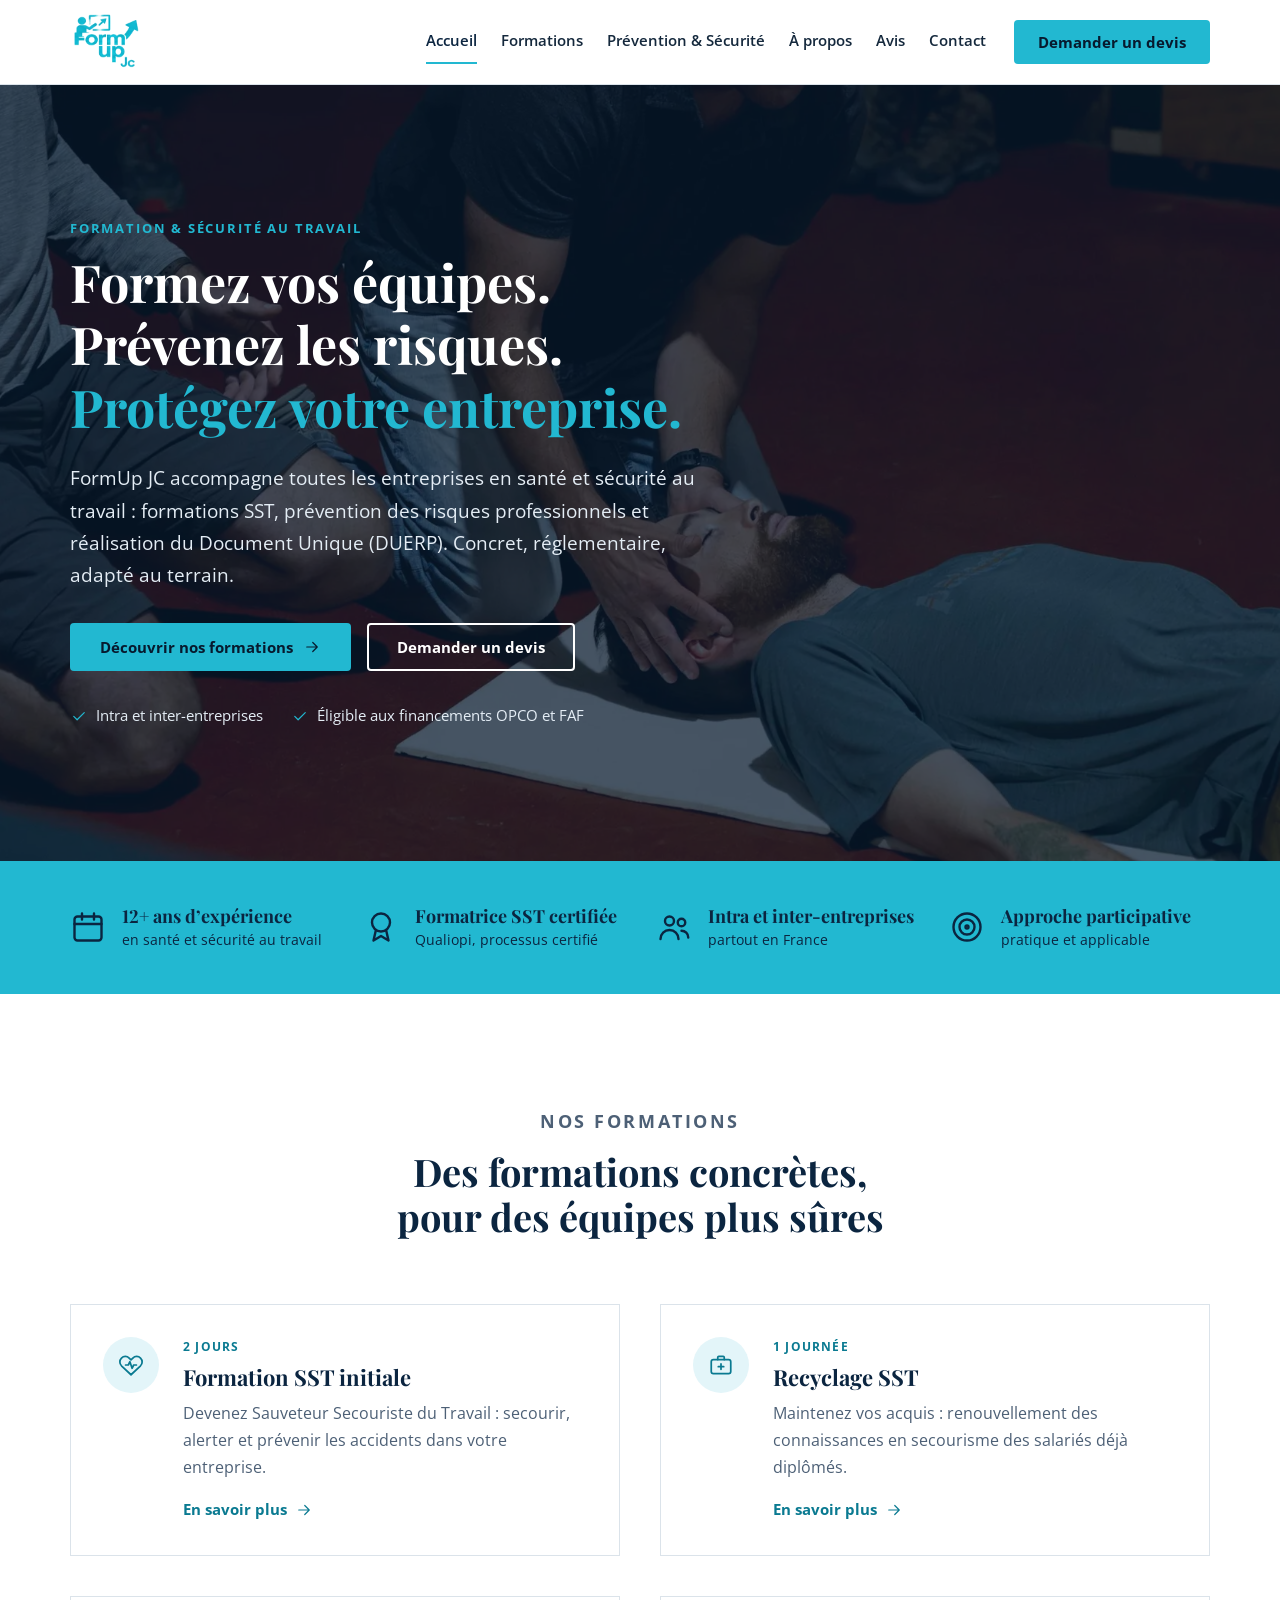
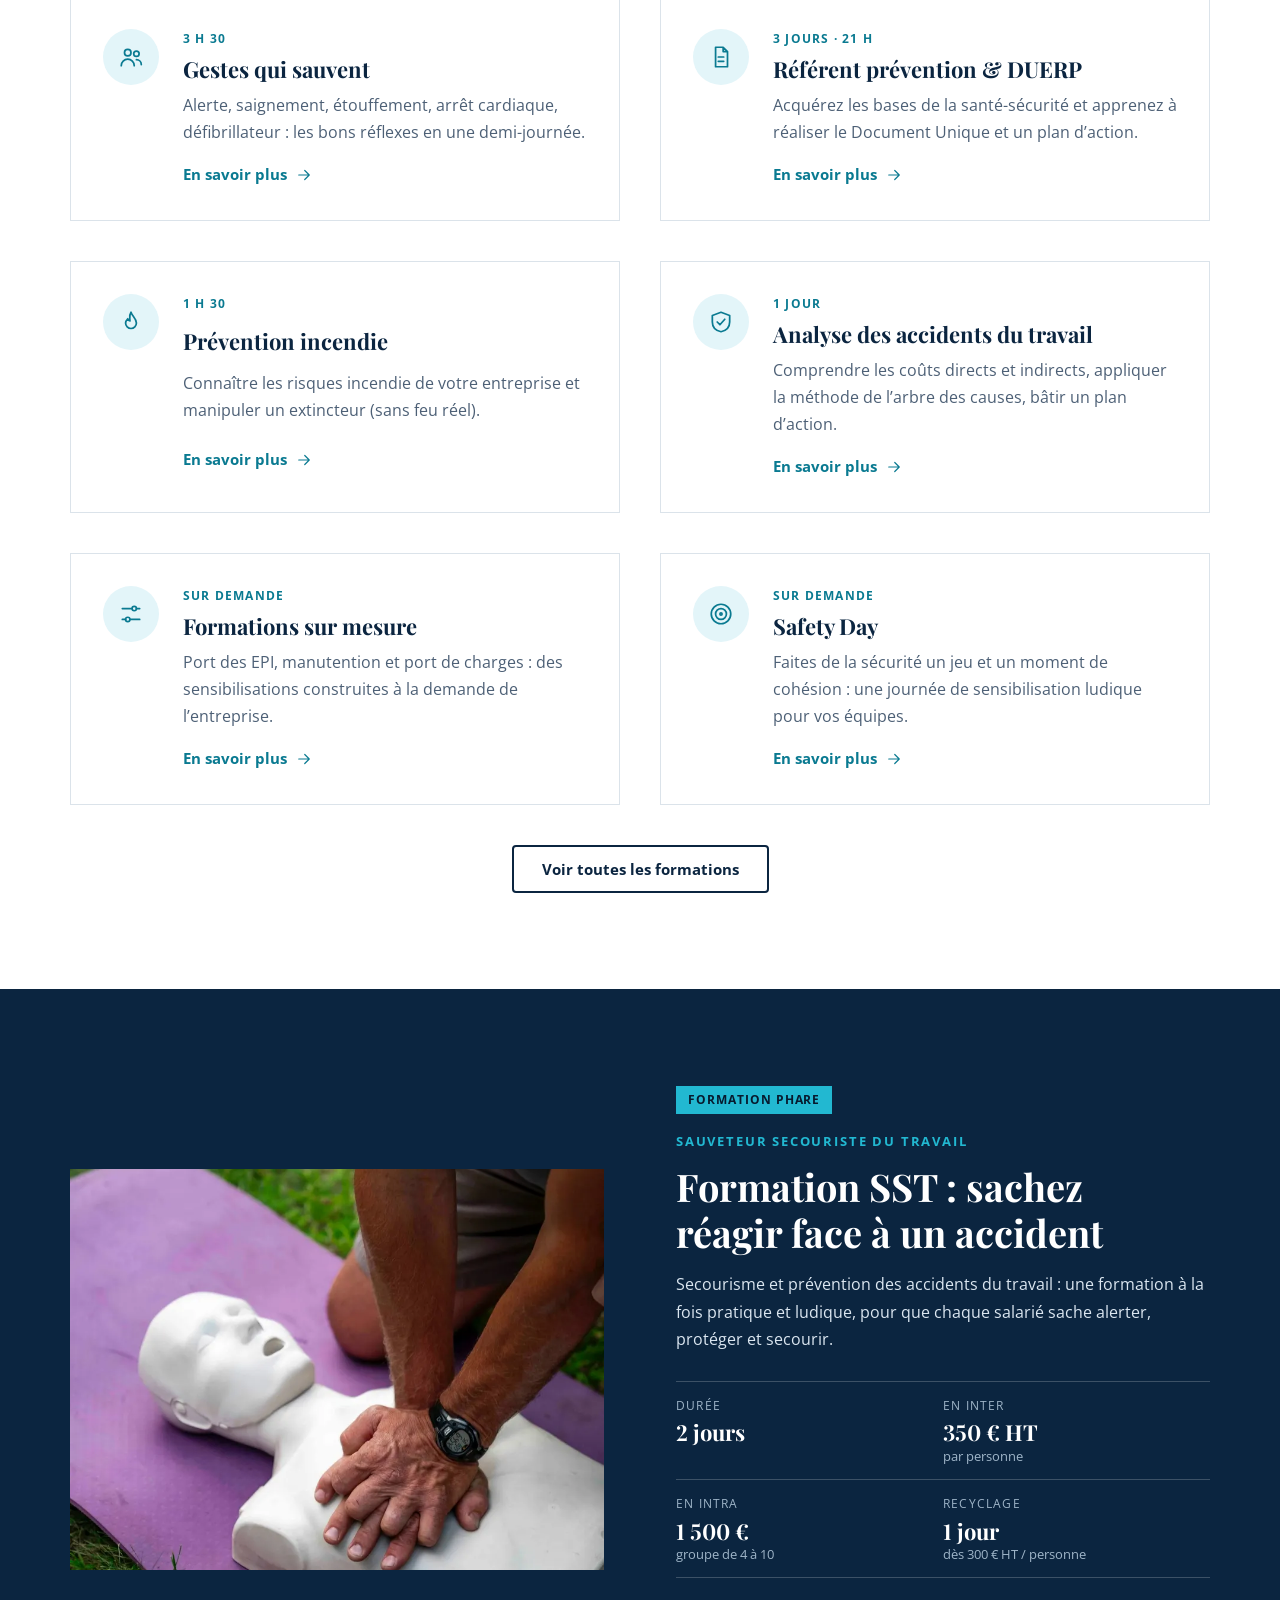
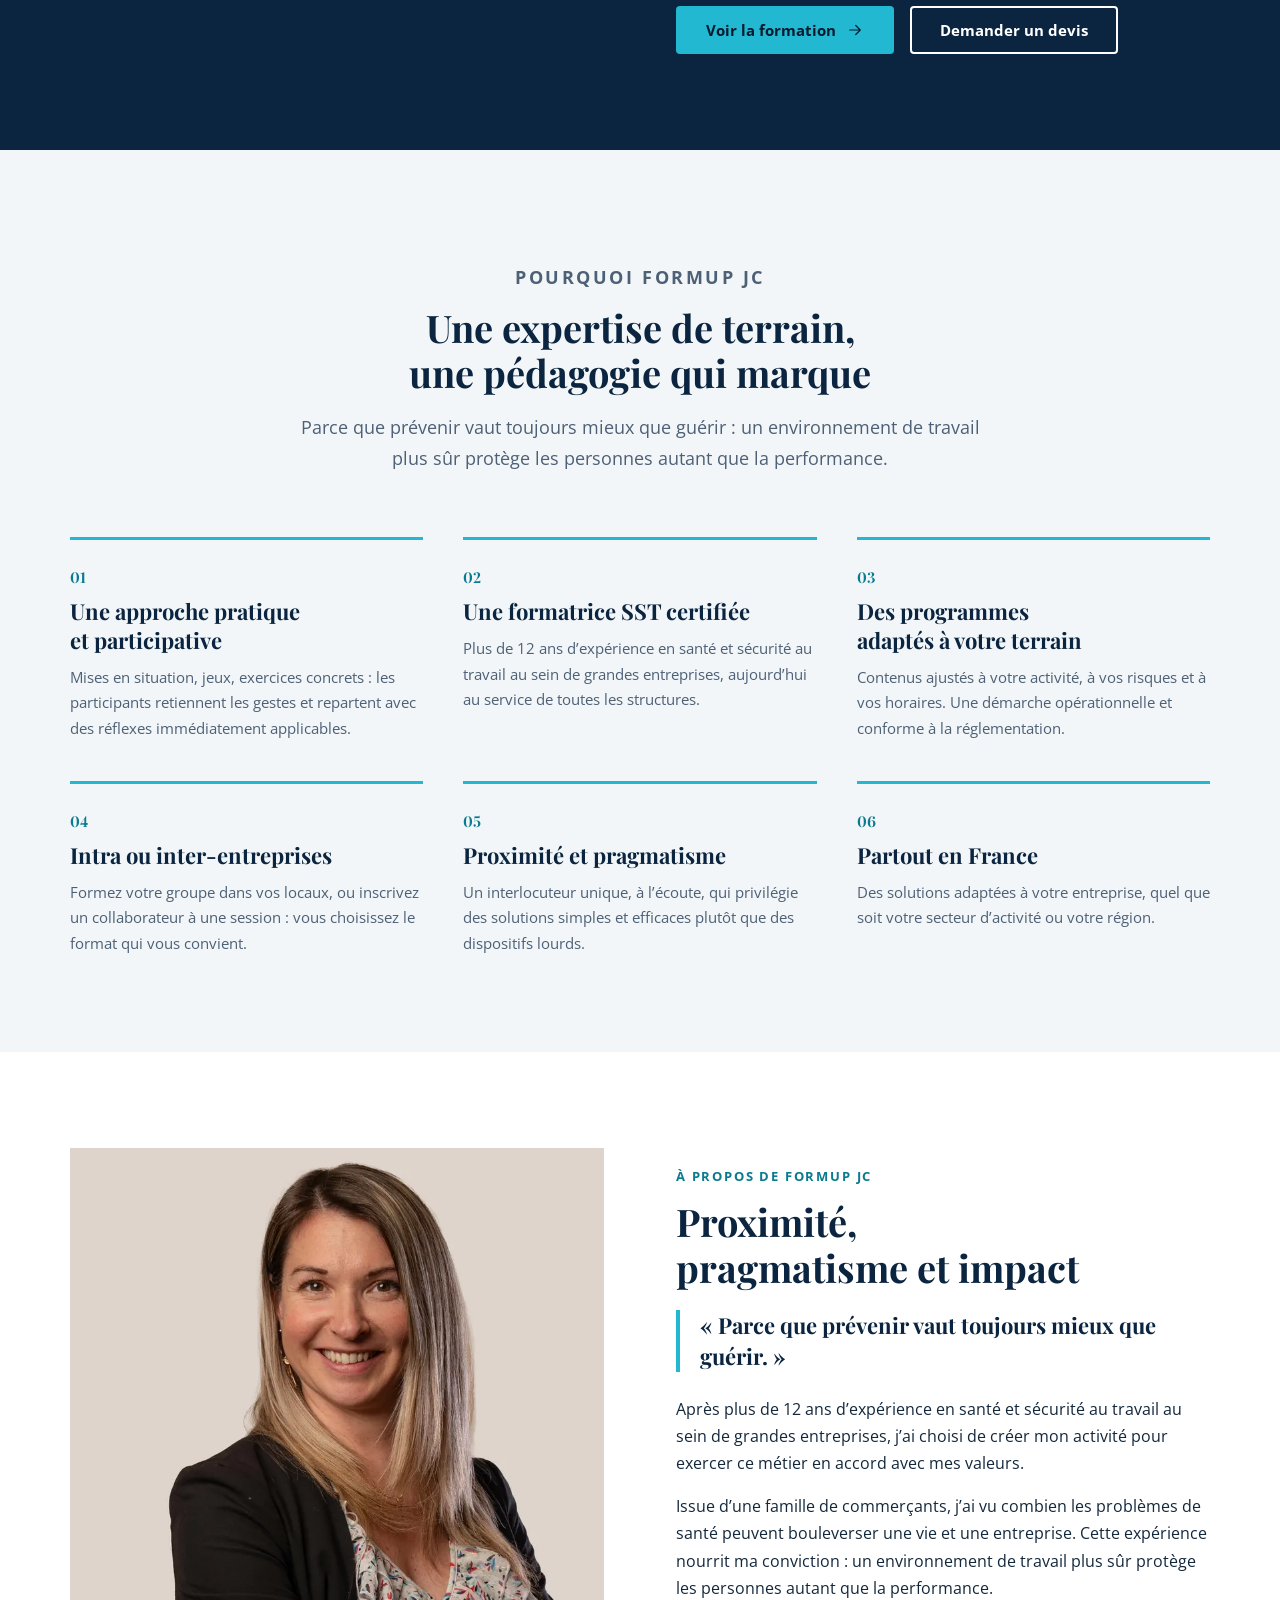
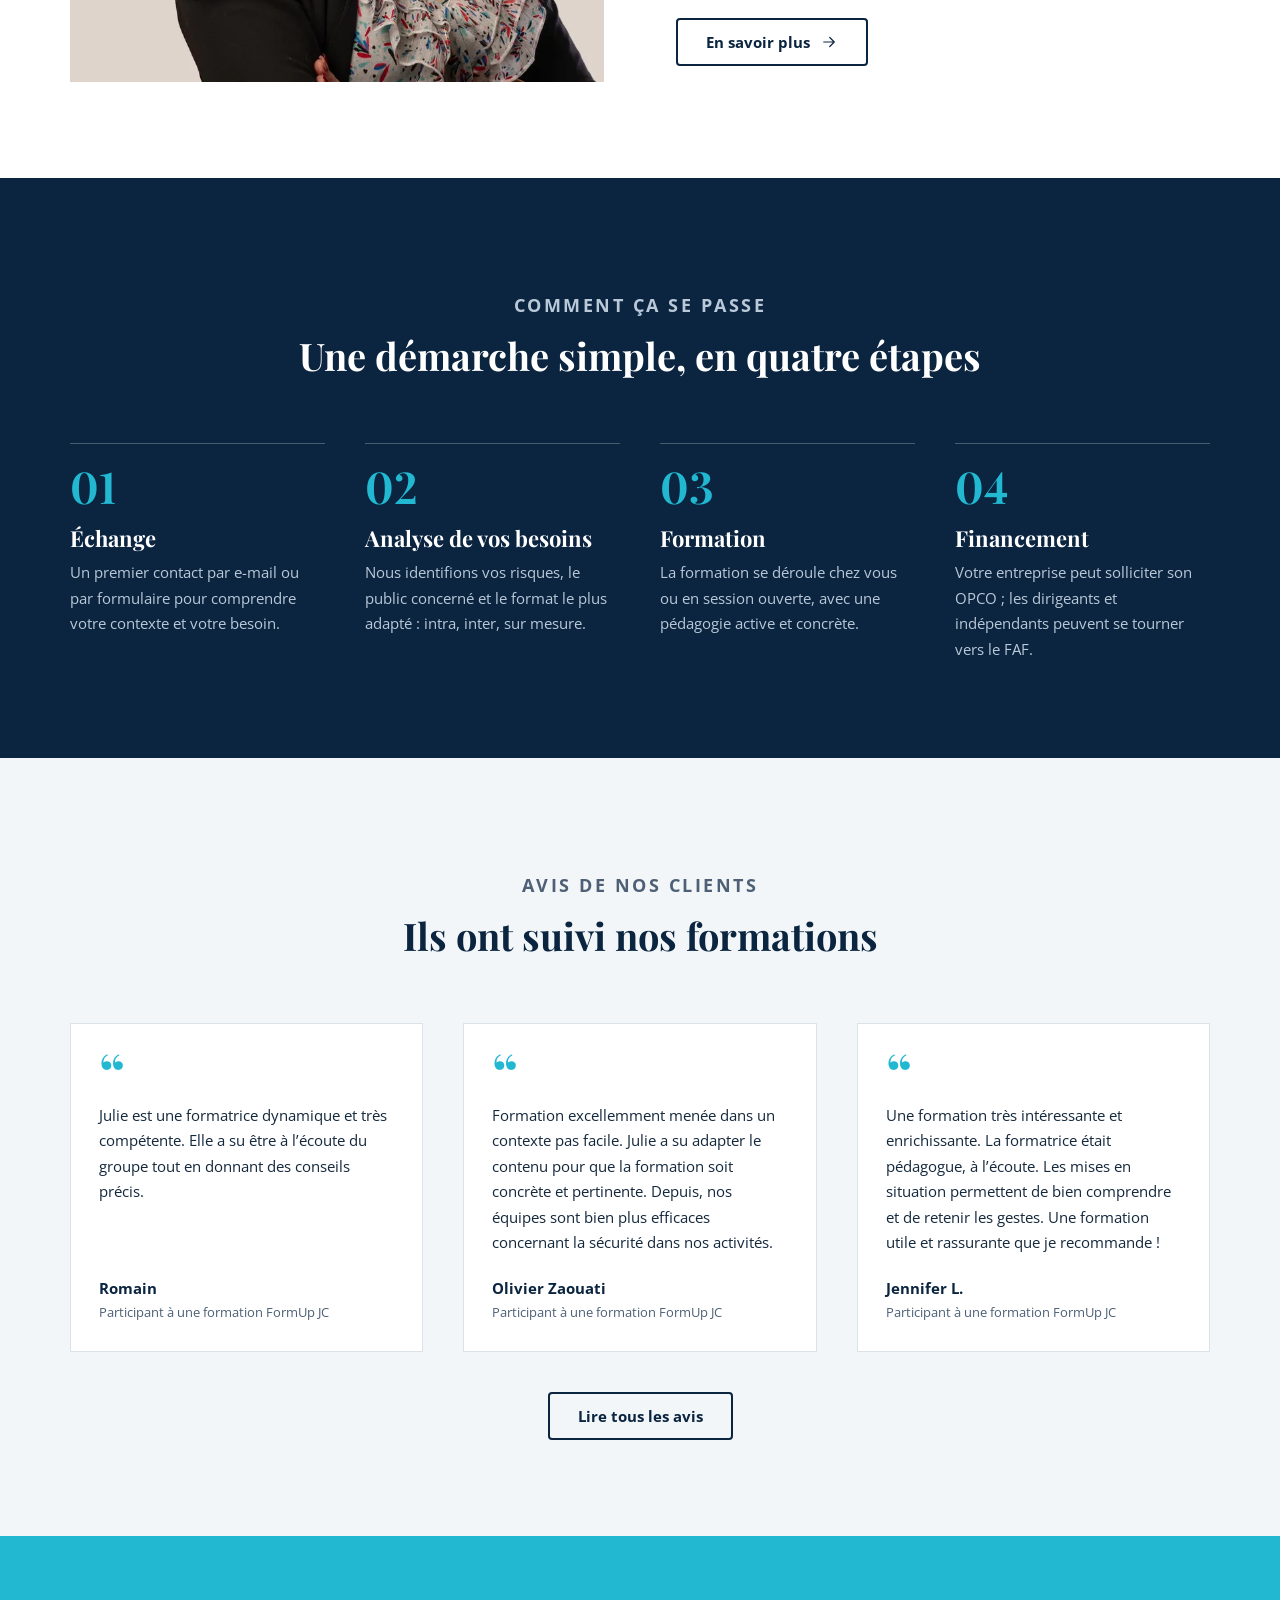
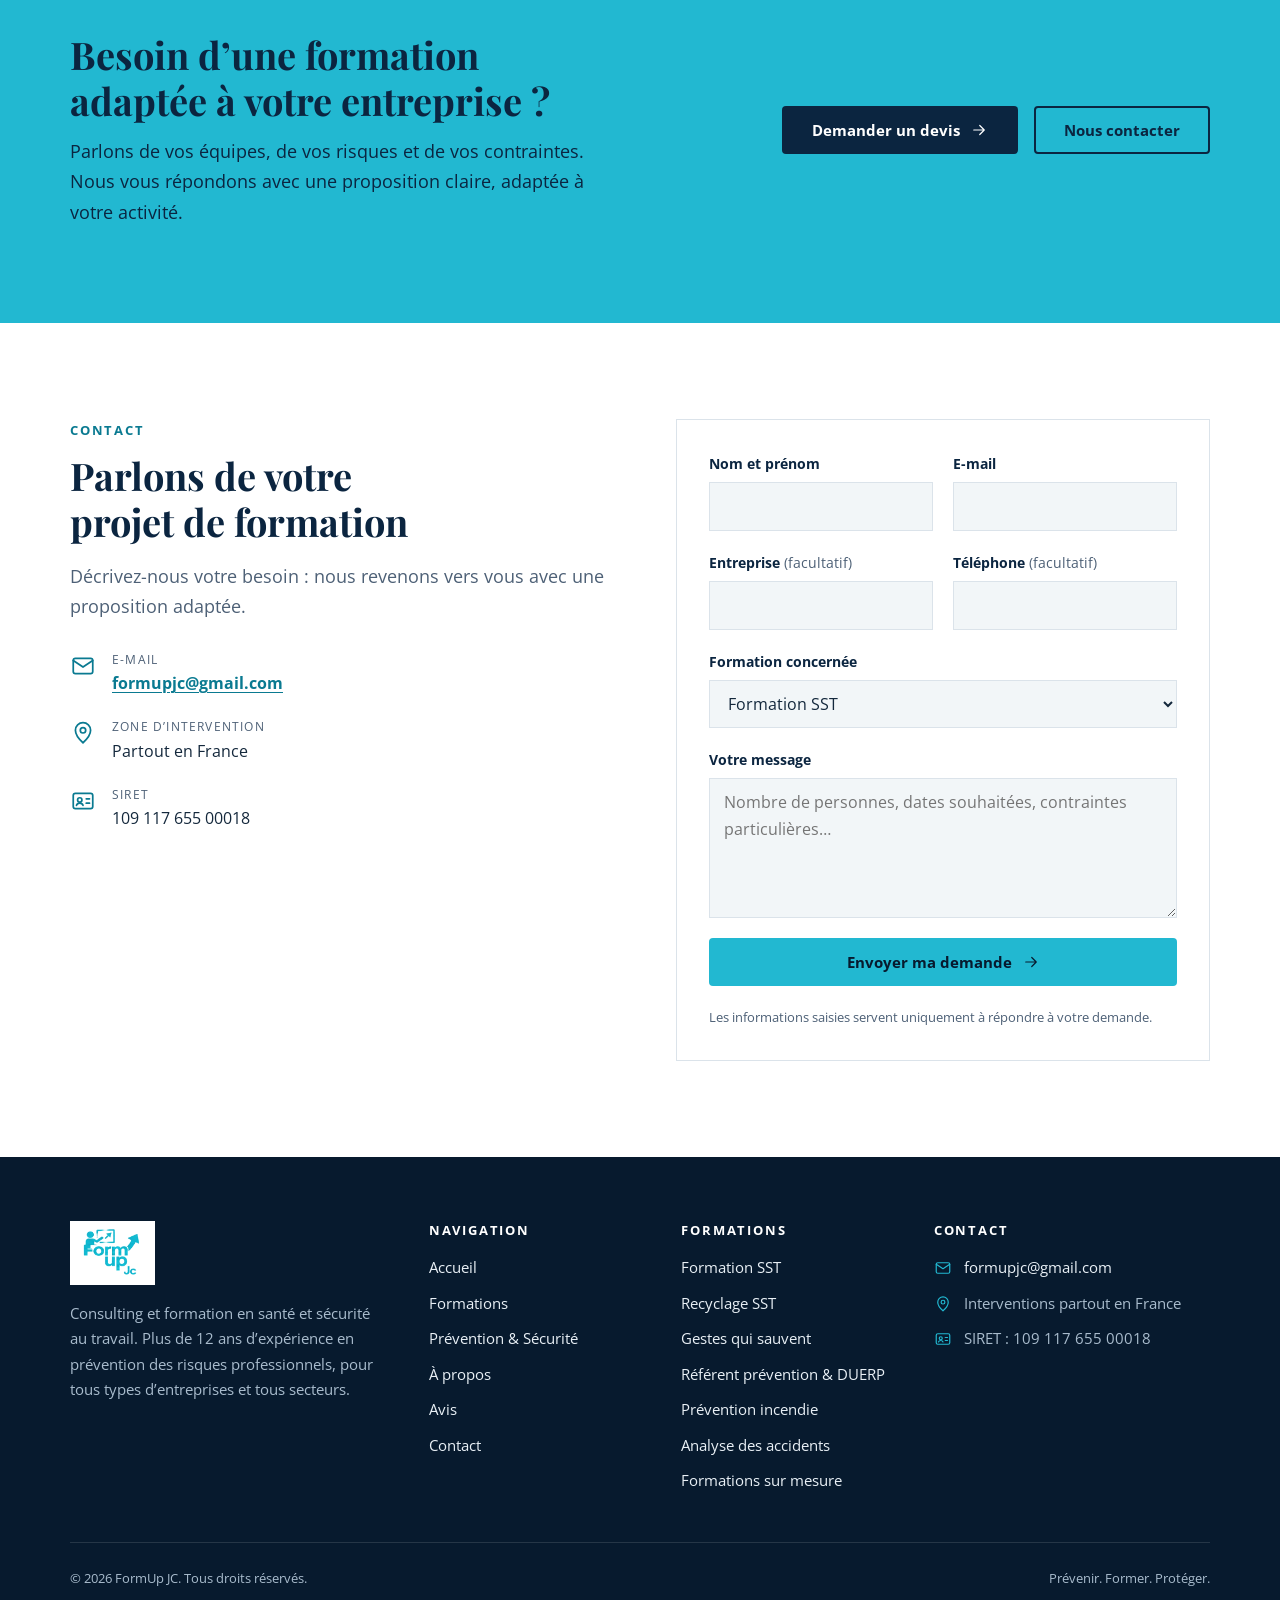
==== commit 81de1b40: "Loosen layout: wider column, roomier strips, 2-column service boxes, lining numerals Co-Authored-By:" ====
--- a/index.html
+++ b/index.html
@@ -59,7 +59,7 @@
 
 <section class="strip" id="formations" aria-labelledby="srv-title"><div class="wrap">
   <div class="head reveal"><p class="eyebrow">Nos formations</p><h2 id="srv-title">Des formations concrètes, pour des équipes plus sûres</h2></div>
-  <ul class="cols cols-4"><li class="box service reveal"><span class="icon-circle"><svg class="icon" aria-hidden="true" focusable="false"><use href="#i-heart"/></svg></span><p class="service__meta">2 jours</p><h3>Formation SST initiale</h3><p>Devenez Sauveteur Secouriste du Travail : secourir, alerter et prévenir les accidents dans votre entreprise.</p><a class="link-arrow" href="formations.html#sst">En savoir plus <svg class="icon icon--sm" aria-hidden="true" focusable="false"><use href="#i-arrow"/></svg></a></li><li class="box service reveal"><span class="icon-circle"><svg class="icon" aria-hidden="true" focusable="false"><use href="#i-kit"/></svg></span><p class="service__meta">1 journée</p><h3>Recyclage SST</h3><p>Maintenez vos acquis : renouvellement des connaissances en secourisme des salariés déjà diplômés.</p><a class="link-arrow" href="formations.html#recyclage-sst">En savoir plus <svg class="icon icon--sm" aria-hidden="true" focusable="false"><use href="#i-arrow"/></svg></a></li><li class="box service reveal"><span class="icon-circle"><svg class="icon" aria-hidden="true" focusable="false"><use href="#i-users"/></svg></span><p class="service__meta">3 h 30</p><h3>Gestes qui sauvent</h3><p>Alerte, saignement, étouffement, arrêt cardiaque, défibrillateur : les bons réflexes en une demi-journée.</p><a class="link-arrow" href="formations.html#gestes-qui-sauvent">En savoir plus <svg class="icon icon--sm" aria-hidden="true" focusable="false"><use href="#i-arrow"/></svg></a></li><li class="box service reveal"><span class="icon-circle"><svg class="icon" aria-hidden="true" focusable="false"><use href="#i-doc"/></svg></span><p class="service__meta">3 jours · 21 h</p><h3>Référent prévention &amp; DUERP</h3><p>Acquérez les bases de la santé-sécurité et apprenez à réaliser le Document Unique et un plan d’action.</p><a class="link-arrow" href="formations.html#referent-prevention">En savoir plus <svg class="icon icon--sm" aria-hidden="true" focusable="false"><use href="#i-arrow"/></svg></a></li><li class="box service reveal"><span class="icon-circle"><svg class="icon" aria-hidden="true" focusable="false"><use href="#i-flame"/></svg></span><p class="service__meta">1 h 30</p><h3>Prévention incendie</h3><p>Connaître les risques incendie de votre entreprise et manipuler un extincteur (sans feu réel).</p><a class="link-arrow" href="formations.html#incendie">En savoir plus <svg class="icon icon--sm" aria-hidden="true" focusable="false"><use href="#i-arrow"/></svg></a></li><li class="box service reveal"><span class="icon-circle"><svg class="icon" aria-hidden="true" focusable="false"><use href="#i-shield"/></svg></span><p class="service__meta">1 jour</p><h3>Analyse des accidents du travail</h3><p>Comprendre les coûts directs et indirects, appliquer la méthode de l’arbre des causes, bâtir un plan d’action.</p><a class="link-arrow" href="formations.html#accidents-travail">En savoir plus <svg class="icon icon--sm" aria-hidden="true" focusable="false"><use href="#i-arrow"/></svg></a></li><li class="box service reveal"><span class="icon-circle"><svg class="icon" aria-hidden="true" focusable="false"><use href="#i-sliders"/></svg></span><p class="service__meta">Sur demande</p><h3>Formations sur mesure</h3><p>Port des EPI, manutention et port de charges : des sensibilisations construites à la demande de l’entreprise.</p><a class="link-arrow" href="formations.html#sur-mesure">En savoir plus <svg class="icon icon--sm" aria-hidden="true" focusable="false"><use href="#i-arrow"/></svg></a></li><li class="box service reveal"><span class="icon-circle"><svg class="icon" aria-hidden="true" focusable="false"><use href="#i-target"/></svg></span><p class="service__meta">Sur demande</p><h3>Safety Day</h3><p>Faites de la sécurité un jeu et un moment de cohésion : une journée de sensibilisation ludique pour vos équipes.</p><a class="link-arrow" href="formations.html#sur-mesure">En savoir plus <svg class="icon icon--sm" aria-hidden="true" focusable="false"><use href="#i-arrow"/></svg></a></li></ul>
+  <ul class="cols cols-2"><li class="box service reveal"><span class="icon-circle"><svg class="icon" aria-hidden="true" focusable="false"><use href="#i-heart"/></svg></span><p class="service__meta">2 jours</p><h3>Formation SST initiale</h3><p>Devenez Sauveteur Secouriste du Travail : secourir, alerter et prévenir les accidents dans votre entreprise.</p><a class="link-arrow" href="formations.html#sst">En savoir plus <svg class="icon icon--sm" aria-hidden="true" focusable="false"><use href="#i-arrow"/></svg></a></li><li class="box service reveal"><span class="icon-circle"><svg class="icon" aria-hidden="true" focusable="false"><use href="#i-kit"/></svg></span><p class="service__meta">1 journée</p><h3>Recyclage SST</h3><p>Maintenez vos acquis : renouvellement des connaissances en secourisme des salariés déjà diplômés.</p><a class="link-arrow" href="formations.html#recyclage-sst">En savoir plus <svg class="icon icon--sm" aria-hidden="true" focusable="false"><use href="#i-arrow"/></svg></a></li><li class="box service reveal"><span class="icon-circle"><svg class="icon" aria-hidden="true" focusable="false"><use href="#i-users"/></svg></span><p class="service__meta">3 h 30</p><h3>Gestes qui sauvent</h3><p>Alerte, saignement, étouffement, arrêt cardiaque, défibrillateur : les bons réflexes en une demi-journée.</p><a class="link-arrow" href="formations.html#gestes-qui-sauvent">En savoir plus <svg class="icon icon--sm" aria-hidden="true" focusable="false"><use href="#i-arrow"/></svg></a></li><li class="box service reveal"><span class="icon-circle"><svg class="icon" aria-hidden="true" focusable="false"><use href="#i-doc"/></svg></span><p class="service__meta">3 jours · 21 h</p><h3>Référent prévention &amp; DUERP</h3><p>Acquérez les bases de la santé-sécurité et apprenez à réaliser le Document Unique et un plan d’action.</p><a class="link-arrow" href="formations.html#referent-prevention">En savoir plus <svg class="icon icon--sm" aria-hidden="true" focusable="false"><use href="#i-arrow"/></svg></a></li><li class="box service reveal"><span class="icon-circle"><svg class="icon" aria-hidden="true" focusable="false"><use href="#i-flame"/></svg></span><p class="service__meta">1 h 30</p><h3>Prévention incendie</h3><p>Connaître les risques incendie de votre entreprise et manipuler un extincteur (sans feu réel).</p><a class="link-arrow" href="formations.html#incendie">En savoir plus <svg class="icon icon--sm" aria-hidden="true" focusable="false"><use href="#i-arrow"/></svg></a></li><li class="box service reveal"><span class="icon-circle"><svg class="icon" aria-hidden="true" focusable="false"><use href="#i-shield"/></svg></span><p class="service__meta">1 jour</p><h3>Analyse des accidents du travail</h3><p>Comprendre les coûts directs et indirects, appliquer la méthode de l’arbre des causes, bâtir un plan d’action.</p><a class="link-arrow" href="formations.html#accidents-travail">En savoir plus <svg class="icon icon--sm" aria-hidden="true" focusable="false"><use href="#i-arrow"/></svg></a></li><li class="box service reveal"><span class="icon-circle"><svg class="icon" aria-hidden="true" focusable="false"><use href="#i-sliders"/></svg></span><p class="service__meta">Sur demande</p><h3>Formations sur mesure</h3><p>Port des EPI, manutention et port de charges : des sensibilisations construites à la demande de l’entreprise.</p><a class="link-arrow" href="formations.html#sur-mesure">En savoir plus <svg class="icon icon--sm" aria-hidden="true" focusable="false"><use href="#i-arrow"/></svg></a></li><li class="box service reveal"><span class="icon-circle"><svg class="icon" aria-hidden="true" focusable="false"><use href="#i-target"/></svg></span><p class="service__meta">Sur demande</p><h3>Safety Day</h3><p>Faites de la sécurité un jeu et un moment de cohésion : une journée de sensibilisation ludique pour vos équipes.</p><a class="link-arrow" href="formations.html#sur-mesure">En savoir plus <svg class="icon icon--sm" aria-hidden="true" focusable="false"><use href="#i-arrow"/></svg></a></li></ul>
   <div class="btn-row btn-row--center" style="margin-top:40px"><a class="btn btn--outline" href="formations.html">Voir toutes les formations</a></div>
 </div></section>
 
--- a/css/style.css
+++ b/css/style.css
@@ -22,8 +22,8 @@
   --font-heading: "Playfair Display", Georgia, serif;
   --font-body: "Open Sans", system-ui, -apple-system, "Segoe UI", sans-serif;
 
-  --site-width: 980px;           /* Wix Classic default site width */
-  --strip-pad: 80px;
+  --site-width: 1140px;          /* content column inside full-width strips */
+  --strip-pad: 96px;
   --header-h: 84px;
 }
 
@@ -32,7 +32,7 @@
 body { margin: 0; font: 400 16px/1.7 var(--font-body); color: var(--text); background: var(--white); -webkit-font-smoothing: antialiased; }
 img, svg { display: block; max-width: 100%; }
 img { height: auto; }
-h1, h2, h3, h4 { margin: 0; font-family: var(--font-heading); font-weight: 700; line-height: 1.2; color: var(--navy); }
+h1, h2, h3, h4 { font-variant-numeric: lining-nums; margin: 0; font-family: var(--font-heading); font-weight: 700; line-height: 1.2; color: var(--navy); }
 h1 { font-size: 52px; }
 h2 { font-size: 38px; }
 h3 { font-size: 22px; line-height: 1.3; }
@@ -65,7 +65,7 @@
 .strip--image h1, .strip--image h2 { color: #fff; }
 
 /* Section heading block */
-.head { max-width: 680px; margin: 0 auto 48px; text-align: center; }
+.head { max-width: 700px; margin: 0 auto 64px; text-align: center; }
 .head p { margin-top: 16px; font-size: 18px; color: var(--muted); }
 .strip--navy .head p, .strip--dark .head p { color: #b9c9d8; }
 .head--left { margin-inline: 0; text-align: left; }
@@ -75,13 +75,13 @@
 .strip--navy .lead { color: #b9c9d8; }
 
 /* Columns (Wix: column strip / boxes in a row) */
-.cols { display: grid; gap: 32px; }
+.cols { display: grid; gap: 40px; }
 .cols-2 { grid-template-columns: 1fr 1fr; }
 .cols-3 { grid-template-columns: repeat(3, 1fr); }
 .cols-4 { grid-template-columns: repeat(4, 1fr); }
 .cols--center { align-items: center; }
 .cols--start { align-items: start; }
-.cols--wide { gap: 56px; }
+.cols--wide { gap: 72px; }
 
 /* ---------- Basic blocks ---------- */
 .icon { width: 26px; height: 26px; flex: none; fill: none; stroke: currentColor; stroke-width: 1.6; stroke-linecap: round; stroke-linejoin: round; }
@@ -143,7 +143,7 @@
 .footer-cols { grid-template-columns: 1.5fr 1fr 1fr 1.3fr; gap: 40px; }
 
 /* ---------- Home sections ---------- */
-.hero { padding-block: 120px; }
+.hero { padding-block: 132px; }
 .hero__copy { max-width: 640px; }
 .hero h1 { margin-bottom: 24px; }
 .hero h1 em { font-style: normal; color: var(--cyan); }
@@ -152,16 +152,20 @@
 .hero__list li { display: inline-flex; align-items: center; gap: 8px; }
 .hero__list .icon { color: var(--cyan); }
 
-.trust { padding-block: 40px; }
-.trust__item { display: flex; gap: 14px; align-items: center; }
-.trust__item .icon { width: 34px; height: 34px; }
-.trust__item strong { display: block; font: 700 17px/1.3 var(--font-heading); }
-.trust__item span { display: block; font-size: 14px; line-height: 1.4; }
-
-.service { display: flex; flex-direction: column; }
-.service h3 { margin-bottom: 10px; font-size: 20px; }
-.service p { flex: 1; font-size: 15px; color: var(--muted); }
-.service__meta { margin-bottom: 14px; font-size: 13px; font-weight: 700; letter-spacing: 0.04em; text-transform: uppercase; color: var(--cyan-text); }
+.trust { padding-block: 44px; }
+.trust .cols { gap: 32px; }
+.trust__item { display: flex; gap: 16px; align-items: center; }
+.trust__item .icon { width: 36px; height: 36px; }
+.trust__item strong { display: block; font: 700 18px/1.3 var(--font-heading); font-variant-numeric: lining-nums; }
+.trust__item span { display: block; margin-top: 2px; font-size: 14px; line-height: 1.4; }
+
+.service { display: grid; grid-template-columns: auto 1fr; gap: 0 24px; align-items: start; padding: 32px; }
+.service > * { grid-column: 2; }
+.service .icon-circle { grid-column: 1; grid-row: 1 / span 4; margin: 0; }
+.service h3 { margin-bottom: 8px; font-size: 22px; }
+.service p { margin: 0 0 16px; font-size: 16px; color: var(--muted); }
+.service .service__meta { order: -1; margin: 0 0 6px; font-size: 12px; font-weight: 700; letter-spacing: 0.1em; text-transform: uppercase; color: var(--cyan-text); }
+.service .link-arrow { justify-self: start; }
 .service:hover { border-color: var(--cyan); }
 
 .feature__tag { display: inline-block; margin-bottom: 16px; padding: 4px 12px; background: var(--cyan); color: var(--navy-dark); font-size: 12px; font-weight: 700; letter-spacing: 0.08em; text-transform: uppercase; }
@@ -169,19 +173,19 @@
 .facts { display: grid; grid-template-columns: 1fr 1fr; margin: 28px 0; border-top: 1px solid rgb(255 255 255 / 0.2); }
 .facts div { padding: 14px 12px 14px 0; border-bottom: 1px solid rgb(255 255 255 / 0.2); }
 .facts dt { font-size: 12px; letter-spacing: 0.1em; text-transform: uppercase; color: #9fb5c8; }
-.facts dd { margin: 2px 0 0; font: 700 22px/1.3 var(--font-heading); color: #fff; }
+.facts dd { margin: 2px 0 0; font: 700 22px/1.3 var(--font-heading); font-variant-numeric: lining-nums; color: #fff; }
 .facts dd small { display: block; font: 400 13px/1.4 var(--font-body); color: #9fb5c8; }
 
-.pillar { padding-top: 20px; border-top: 3px solid var(--navy); }
+.pillar { padding-top: 24px; border-top: 3px solid var(--navy); }
 .strip--light .pillar { border-top-color: var(--cyan); }
-.pillar__num { font: 700 15px var(--font-heading); color: var(--cyan-text); }
+.pillar__num { font: 700 15px var(--font-heading); font-variant-numeric: lining-nums; color: var(--cyan-text); }
 .pillar h3 { margin: 6px 0 10px; }
 .pillar p { margin: 0; font-size: 15px; color: var(--muted); }
 
 .about__quote { margin: 20px 0 24px; padding-left: 20px; border-left: 4px solid var(--cyan); font: 700 22px/1.4 var(--font-heading); color: var(--navy); }
 
 .step { padding-top: 20px; border-top: 1px solid rgb(255 255 255 / 0.25); }
-.step__num { font: 700 44px/1 var(--font-heading); color: var(--cyan); }
+.step__num { font: 700 44px/1 var(--font-heading); font-variant-numeric: lining-nums; color: var(--cyan); }
 .step h3 { margin: 12px 0 8px; }
 .step p { margin: 0; font-size: 15px; color: #b9c9d8; }
 
@@ -269,13 +273,15 @@
 
 /* ---------- Responsive (Wix mobile view: everything stacks) ---------- */
 @media (max-width: 900px) {
-  :root { --strip-pad: 56px; --header-h: 72px; }
+  :root { --strip-pad: 64px; --header-h: 72px; }
   h1 { font-size: 38px; }
   h2 { font-size: 30px; }
   .page-hero h1 { font-size: 34px; }
   .cols-2, .cols-3 { grid-template-columns: 1fr; }
   .cols-4 { grid-template-columns: 1fr 1fr; }
-  .cols--wide { gap: 32px; }
+  .cols--wide { gap: 36px; }
+  .head { margin-bottom: 40px; }
+  .service { padding: 24px; gap: 0 18px; }
   .footer-cols { grid-template-columns: 1fr 1fr; }
   .footer-cols > :first-child { grid-column: 1 / -1; }
   .hero { padding-block: 72px; }
@@ -292,8 +298,11 @@
 }
 @media (max-width: 560px) {
   .cols-4 { grid-template-columns: 1fr; }
-  .trust .cols-4 { grid-template-columns: 1fr 1fr; gap: 24px 16px; }
-  .trust__item { flex-direction: column; align-items: flex-start; gap: 8px; }
+  .trust .cols-4 { grid-template-columns: 1fr; gap: 20px; }
+  .service { grid-template-columns: 1fr; }
+  .service > *, .service .icon-circle { grid-column: 1; grid-row: auto; }
+  .service .icon-circle { margin-bottom: 16px; }
+  .service .service__meta { order: 0; }
   .btn-row .btn { width: 100%; }
   .form { padding: 22px; }
   .specs { grid-template-columns: 1fr; }
